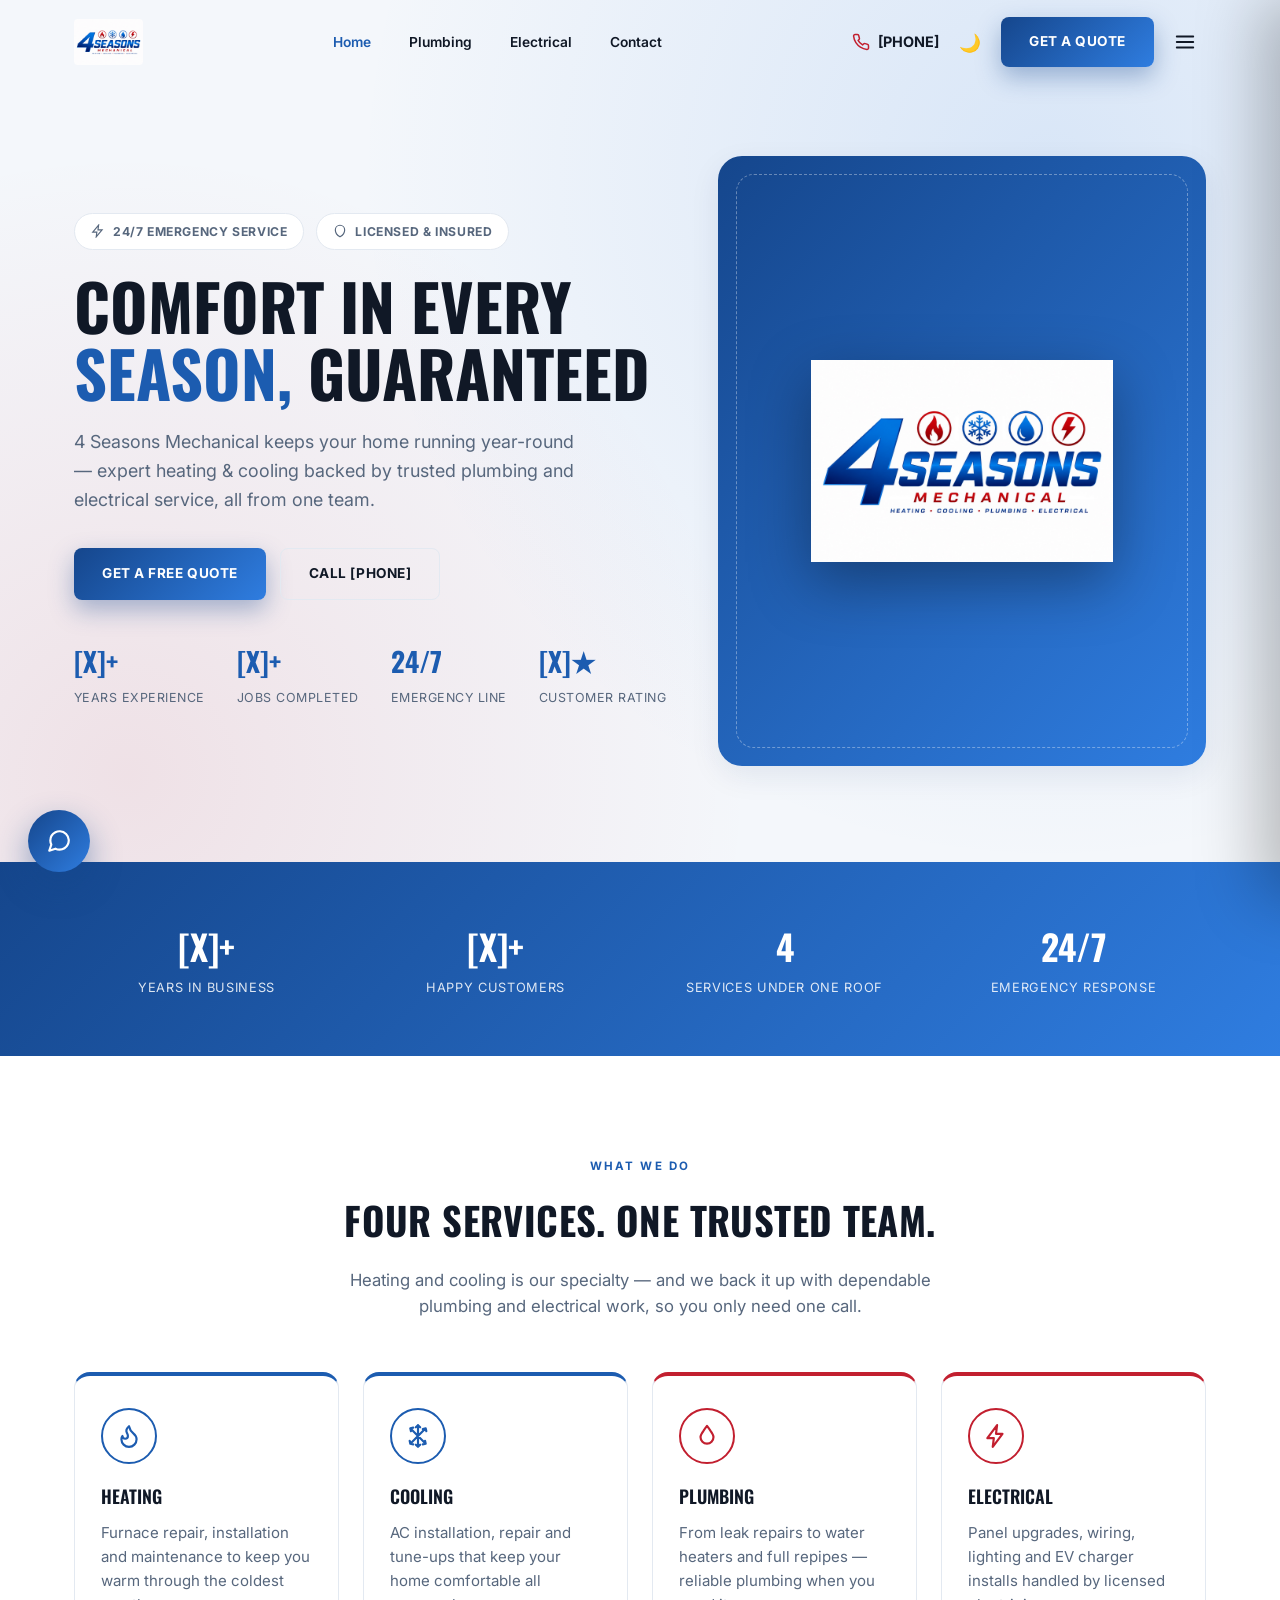
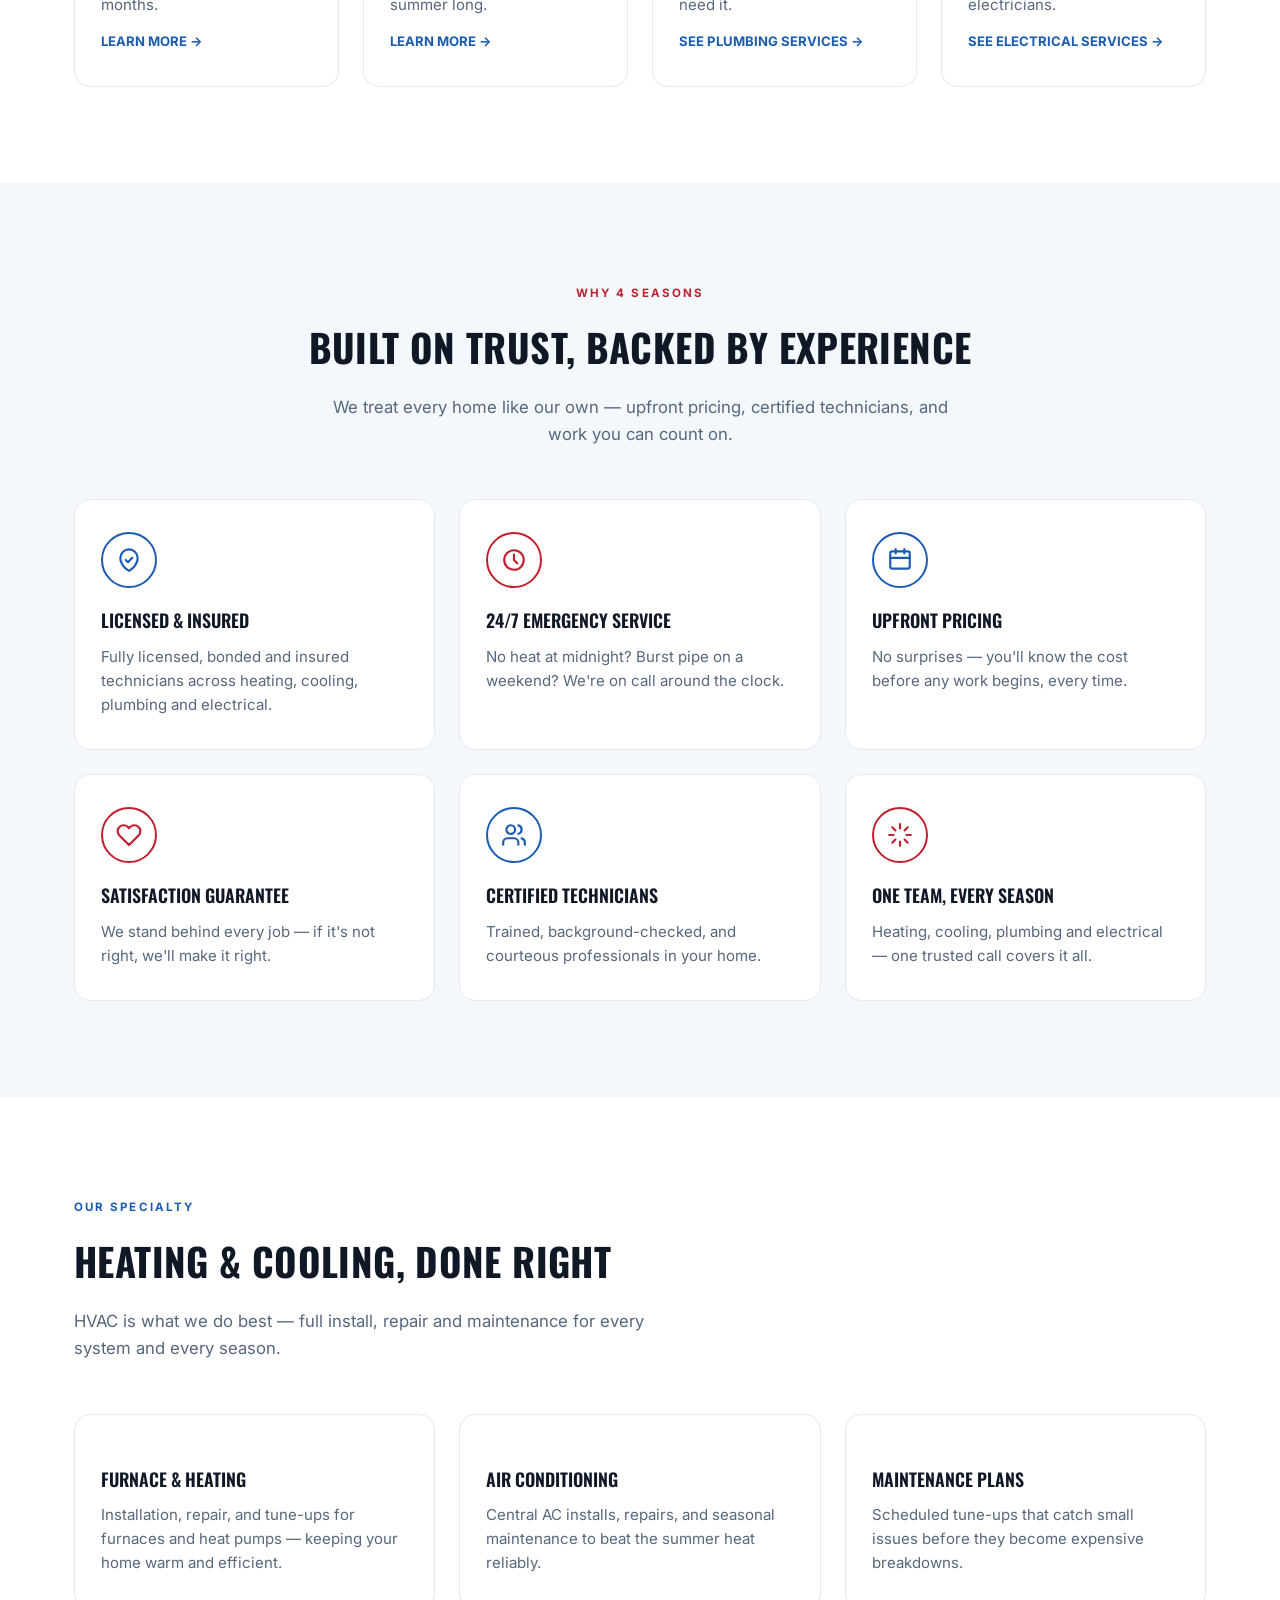
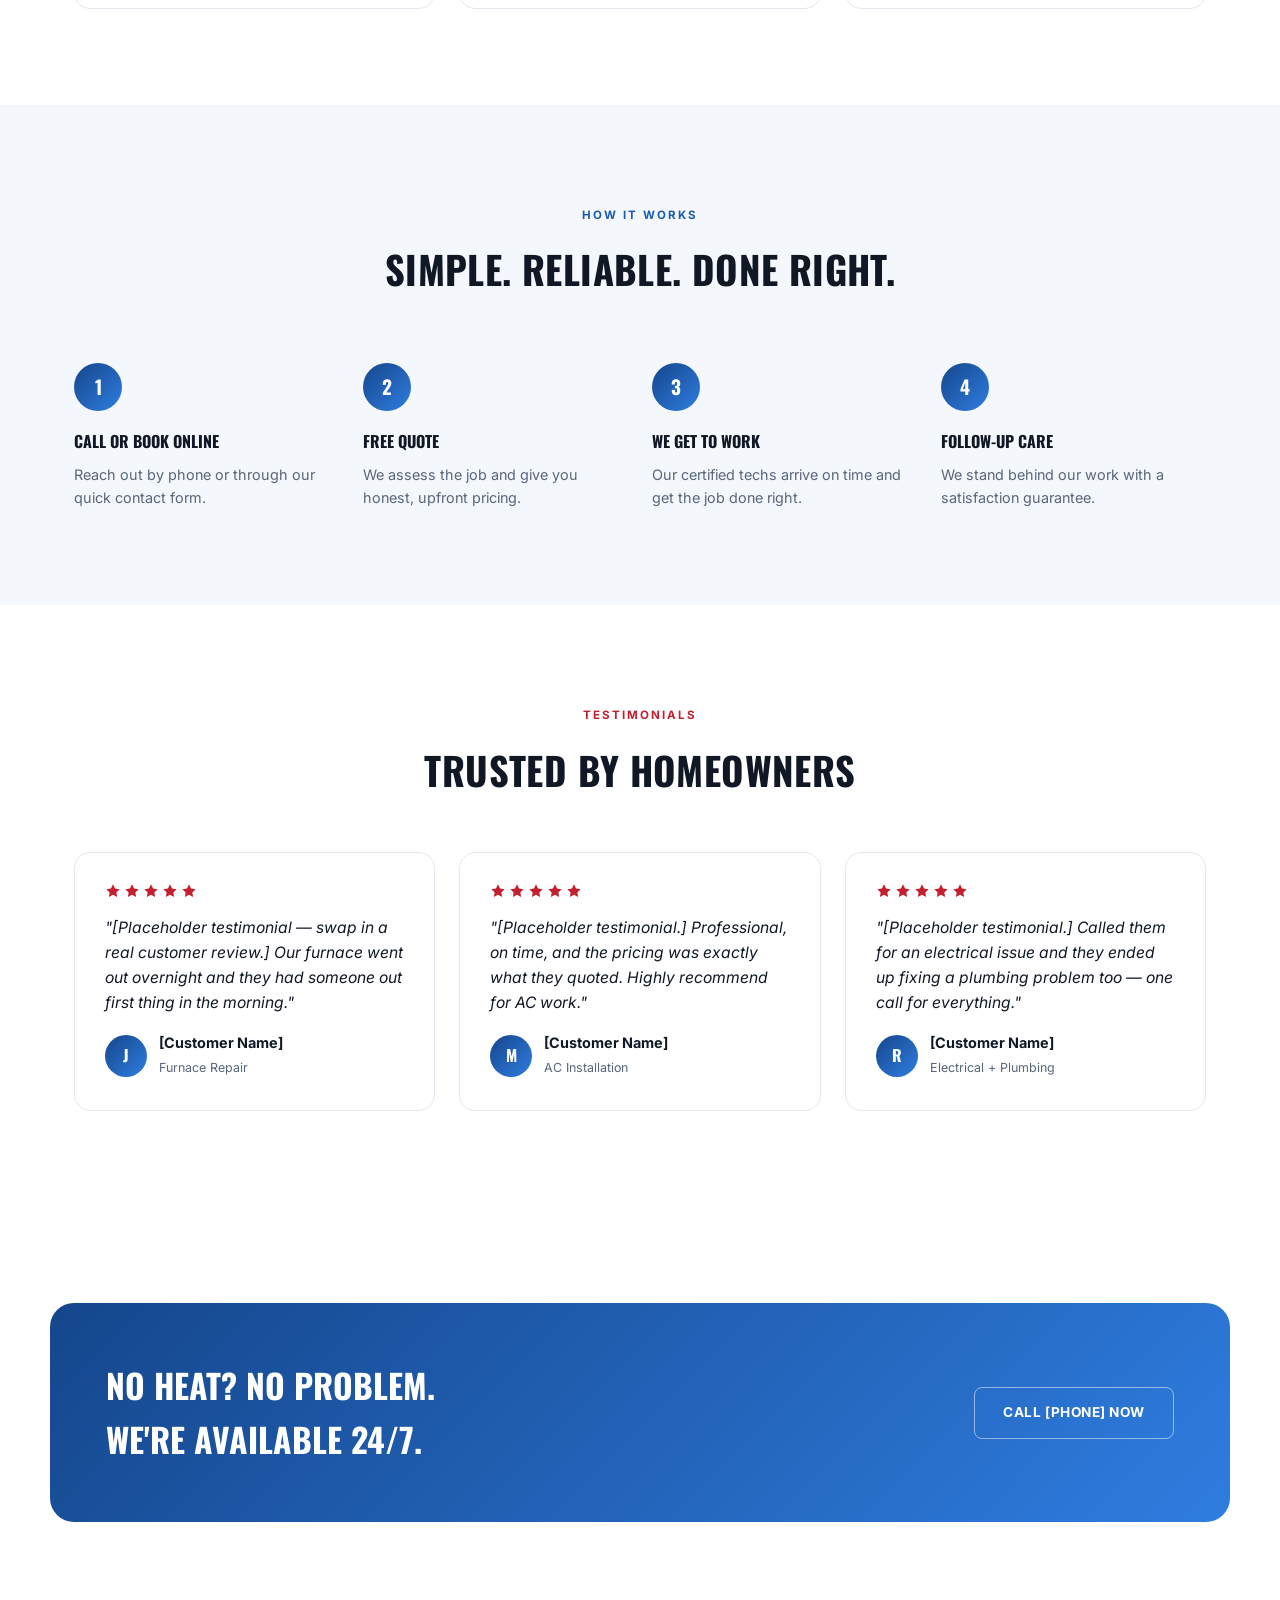
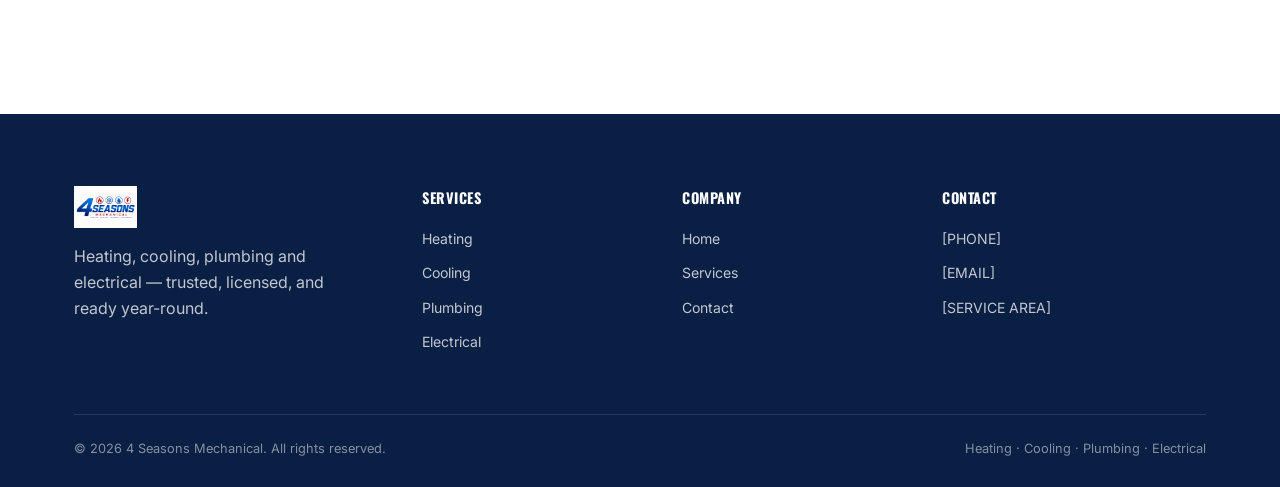
==== index.html @ 19350add "Initial build: 4 Seasons Mechanical site (Home, Plumbing, Electrical, Contact) Shared header/drawer " ====
<!DOCTYPE html>
<html lang="en" data-theme="light">
<head>
<meta charset="UTF-8">
<meta name="viewport" content="width=device-width, initial-scale=1.0">
<title>4 Seasons Mechanical | Heating, Cooling, Plumbing &amp; Electrical</title>
<meta name="description" content="4 Seasons Mechanical — trusted heating, cooling, plumbing and electrical experts. Licensed, insured, and available for emergency service. Call [PHONE] for a free quote.">
<link rel="icon" href="assets/4-seasons-logo.jpg">
<link rel="stylesheet" href="css/style.css">
</head>
<body>

<!-- ── Header ─────────────────────────────── -->
<header id="header">
  <div class="container header-inner">
    <a href="index.html" class="logo">
      <img src="assets/4-seasons-logo.jpg" alt="4 Seasons Mechanical">
    </a>
    <nav class="main-nav">
      <a href="index.html">Home</a>
      <a href="plumbing.html">Plumbing</a>
      <a href="electrical.html">Electrical</a>
      <a href="contact.html">Contact</a>
    </nav>
    <div class="header-actions">
      <a href="tel:+10000000000" class="header-phone">
        <svg viewBox="0 0 24 24" fill="none" stroke="currentColor" stroke-width="2" stroke-linecap="round" stroke-linejoin="round"><path d="M22 16.92v3a2 2 0 0 1-2.18 2 19.79 19.79 0 0 1-8.63-3.07 19.5 19.5 0 0 1-6-6 19.79 19.79 0 0 1-3.07-8.67A2 2 0 0 1 4.11 2h3a2 2 0 0 1 2 1.72c.127.96.361 1.903.7 2.81a2 2 0 0 1-.45 2.11L8.09 9.91a16 16 0 0 0 6 6l1.27-1.27a2 2 0 0 1 2.11-.45c.907.339 1.85.573 2.81.7A2 2 0 0 1 22 16.92z"/></svg>
        <span>[PHONE]</span>
      </a>
      <button class="theme-toggle" id="themeToggle" title="Toggle theme">🌙</button>
      <a href="contact.html" class="btn-primary">Get a Quote</a>
      <button class="drawer-btn" id="drawerBtn" aria-label="Open menu">
        <svg viewBox="0 0 24 24" fill="none" stroke="currentColor" stroke-width="2" stroke-linecap="round"><line x1="3" y1="6" x2="21" y2="6"/><line x1="3" y1="12" x2="21" y2="12"/><line x1="3" y1="18" x2="21" y2="18"/></svg>
      </button>
    </div>
  </div>
</header>

<!-- ── Drawer ─────────────────────────────── -->
<div class="drawer-overlay" id="drawerOverlay"></div>
<nav class="drawer" id="drawer">
  <div class="drawer-head">
    <img src="assets/4-seasons-logo.jpg" alt="4 Seasons Mechanical" class="drawer-logo">
    <button class="drawer-close" id="drawerClose">✕</button>
  </div>
  <div class="drawer-body">
    <div class="drawer-section">
      <span class="drawer-sec-label">Navigation</span>
      <div class="drawer-nav">
        <a href="index.html">Home</a>
        <a href="plumbing.html">Plumbing</a>
        <a href="electrical.html">Electrical</a>
        <a href="contact.html">Contact</a>
      </div>
    </div>
    <div class="drawer-section">
      <span class="drawer-sec-label">Contact Us</span>
      <div class="drawer-contact">
        <a href="tel:+10000000000">[PHONE]</a>
        <a href="mailto:info@4seasonsmechanical.com">[EMAIL]</a>
        <span>Mon–Fri [HOURS] &nbsp;|&nbsp; 24/7 Emergency</span>
      </div>
    </div>
  </div>
  <div class="drawer-foot">
    <button class="drawer-theme-btn" id="drawerThemeBtn">
      <span id="drawerThemeIcon">🌙</span>
      <span id="drawerThemeLabel">Dark Mode</span>
    </button>
  </div>
</nav>

<!-- ── Hero ───────────────────────────────── -->
<section class="hero">
  <div class="container hero-grid">
    <div>
      <div class="hero-badges">
        <span class="hero-badge-pill">
          <svg viewBox="0 0 24 24" fill="none" stroke="currentColor" stroke-width="2"><path d="M13 2 3 14h7l-1 8 10-12h-7l1-8z"/></svg>
          24/7 Emergency Service
        </span>
        <span class="hero-badge-pill">
          <svg viewBox="0 0 24 24" fill="none" stroke="currentColor" stroke-width="2"><path d="M12 22s8-4.5 8-11.8A8 8 0 0 0 4 10.2C4 17.5 12 22 12 22z"/></svg>
          Licensed &amp; Insured
        </span>
      </div>
      <h1 class="hero-title">Comfort in Every<br><span class="accent">Season,</span> Guaranteed</h1>
      <p class="hero-lede">4 Seasons Mechanical keeps your home running year-round — expert heating &amp; cooling backed by trusted plumbing and electrical service, all from one team.</p>
      <div class="hero-actions">
        <a href="contact.html" class="btn-primary">Get a Free Quote</a>
        <a href="tel:+10000000000" class="btn-ghost">Call [PHONE]</a>
      </div>
      <div class="hero-stats">
        <div class="hero-stat"><b>[X]+</b><span>Years Experience</span></div>
        <div class="hero-stat"><b>[X]+</b><span>Jobs Completed</span></div>
        <div class="hero-stat"><b>24/7</b><span>Emergency Line</span></div>
        <div class="hero-stat"><b>[X]★</b><span>Customer Rating</span></div>
      </div>
    </div>
    <div class="hero-visual">
      <div class="hero-visual-card">
        <div class="hero-visual-ring"></div>
        <img src="assets/4-seasons-logo.jpg" alt="4 Seasons Mechanical logo">
      </div>
    </div>
  </div>
</section>

<!-- ── Stats Strip ────────────────────────── -->
<div class="stats-strip">
  <div class="container stats-grid">
    <div><b>[X]+</b><span>Years in Business</span></div>
    <div><b>[X]+</b><span>Happy Customers</span></div>
    <div><b>4</b><span>Services Under One Roof</span></div>
    <div><b>24/7</b><span>Emergency Response</span></div>
  </div>
</div>

<!-- ── Services Overview ──────────────────── -->
<section class="section" id="services">
  <div class="container">
    <div class="section-head center">
      <span class="eyebrow">What We Do</span>
      <h2 class="section-title">Four Services. One Trusted Team.</h2>
      <p class="section-sub">Heating and cooling is our specialty — and we back it up with dependable plumbing and electrical work, so you only need one call.</p>
    </div>
    <div class="grid-4">
      <div class="card service-card-hub">
        <div class="badge-icon blue">
          <svg viewBox="0 0 24 24" fill="none" stroke="currentColor" stroke-width="2" stroke-linecap="round" stroke-linejoin="round"><path d="M8.5 14.5A2.5 2.5 0 0 0 11 12c0-1.38-.5-2-1-3-1.072-2.143-.224-4.054 2-6 .5 2.5 2 4.9 4 6.5 2 1.6 3 3.5 3 5.5a7 7 0 1 1-14 0c0-1.153.433-2.294 1-3a2.5 2.5 0 0 0 2.5 2.5z"/></svg>
        </div>
        <h3>Heating</h3>
        <p>Furnace repair, installation and maintenance to keep you warm through the coldest months.</p>
        <a href="#hvac-details" class="card-link">Learn More →</a>
      </div>
      <div class="card service-card-hub">
        <div class="badge-icon blue">
          <svg viewBox="0 0 24 24" fill="none" stroke="currentColor" stroke-width="2" stroke-linecap="round" stroke-linejoin="round"><path d="M12 2v20M12 2l-2 2M12 2l2 2M12 22l-2-2M12 22l2-2M4.9 4.9l14.2 14.2M4.9 4.9l.6 2.7M4.9 4.9l2.7-.6M19.1 19.1l-.6-2.7M19.1 19.1l-2.7.6M19.1 4.9L4.9 19.1M19.1 4.9l-2.7.6M19.1 4.9l.6 2.7M4.9 19.1l2.7.6M4.9 19.1l-.6-2.7"/></svg>
        </div>
        <h3>Cooling</h3>
        <p>AC installation, repair and tune-ups that keep your home comfortable all summer long.</p>
        <a href="#hvac-details" class="card-link">Learn More →</a>
      </div>
      <div class="card service-card-hub red">
        <div class="badge-icon red">
          <svg viewBox="0 0 24 24" fill="none" stroke="currentColor" stroke-width="2" stroke-linecap="round" stroke-linejoin="round"><path d="M12 2.69s-1.6 2.05-3.28 4.53C7.14 9.4 6 11.3 6 13a6 6 0 0 0 12 0c0-1.7-1.14-3.6-2.72-5.78C13.6 4.74 12 2.69 12 2.69z"/></svg>
        </div>
        <h3>Plumbing</h3>
        <p>From leak repairs to water heaters and full repipes — reliable plumbing when you need it.</p>
        <a href="plumbing.html" class="card-link">See Plumbing Services →</a>
      </div>
      <div class="card service-card-hub red">
        <div class="badge-icon red">
          <svg viewBox="0 0 24 24" fill="none" stroke="currentColor" stroke-width="2" stroke-linecap="round" stroke-linejoin="round"><path d="m13 2-9 12h6l-1 8 9-12h-6l1-8z"/></svg>
        </div>
        <h3>Electrical</h3>
        <p>Panel upgrades, wiring, lighting and EV charger installs handled by licensed electricians.</p>
        <a href="electrical.html" class="card-link">See Electrical Services →</a>
      </div>
    </div>
  </div>
</section>

<!-- ── Why Choose Us ──────────────────────── -->
<section class="section section-alt">
  <div class="container">
    <div class="section-head center">
      <span class="eyebrow red">Why 4 Seasons</span>
      <h2 class="section-title">Built On Trust, Backed By Experience</h2>
      <p class="section-sub">We treat every home like our own — upfront pricing, certified technicians, and work you can count on.</p>
    </div>
    <div class="grid-3">
      <div class="card">
        <div class="badge-icon blue"><svg viewBox="0 0 24 24" fill="none" stroke="currentColor" stroke-width="2" stroke-linecap="round" stroke-linejoin="round"><path d="M12 22s8-4.5 8-11.8A8 8 0 0 0 4 10.2C4 17.5 12 22 12 22z"/><path d="m9 12 2 2 4-4"/></svg></div>
        <h3>Licensed &amp; Insured</h3>
        <p>Fully licensed, bonded and insured technicians across heating, cooling, plumbing and electrical.</p>
      </div>
      <div class="card">
        <div class="badge-icon red"><svg viewBox="0 0 24 24" fill="none" stroke="currentColor" stroke-width="2" stroke-linecap="round" stroke-linejoin="round"><circle cx="12" cy="12" r="9"/><path d="M12 7v5l3 3"/></svg></div>
        <h3>24/7 Emergency Service</h3>
        <p>No heat at midnight? Burst pipe on a weekend? We're on call around the clock.</p>
      </div>
      <div class="card">
        <div class="badge-icon blue"><svg viewBox="0 0 24 24" fill="none" stroke="currentColor" stroke-width="2" stroke-linecap="round" stroke-linejoin="round"><rect x="3" y="4" width="18" height="16" rx="2"/><path d="M3 10h18M8 2v4M16 2v4"/></svg></div>
        <h3>Upfront Pricing</h3>
        <p>No surprises — you'll know the cost before any work begins, every time.</p>
      </div>
      <div class="card">
        <div class="badge-icon red"><svg viewBox="0 0 24 24" fill="none" stroke="currentColor" stroke-width="2" stroke-linecap="round" stroke-linejoin="round"><path d="M20.84 4.61a5.5 5.5 0 0 0-7.78 0L12 5.67l-1.06-1.06a5.5 5.5 0 1 0-7.78 7.78L12 21.23l8.84-8.84a5.5 5.5 0 0 0 0-7.78z"/></svg></div>
        <h3>Satisfaction Guarantee</h3>
        <p>We stand behind every job — if it's not right, we'll make it right.</p>
      </div>
      <div class="card">
        <div class="badge-icon blue"><svg viewBox="0 0 24 24" fill="none" stroke="currentColor" stroke-width="2" stroke-linecap="round" stroke-linejoin="round"><path d="M16 21v-2a4 4 0 0 0-4-4H6a4 4 0 0 0-4 4v2"/><circle cx="9" cy="7" r="4"/><path d="M22 21v-2a4 4 0 0 0-3-3.87M16 3.13a4 4 0 0 1 0 7.75"/></svg></div>
        <h3>Certified Technicians</h3>
        <p>Trained, background-checked, and courteous professionals in your home.</p>
      </div>
      <div class="card">
        <div class="badge-icon red"><svg viewBox="0 0 24 24" fill="none" stroke="currentColor" stroke-width="2" stroke-linecap="round" stroke-linejoin="round"><path d="M12 2v4M12 18v4M4.93 4.93l2.83 2.83M16.24 16.24l2.83 2.83M2 12h4M18 12h4M4.93 19.07l2.83-2.83M16.24 7.76l2.83-2.83"/></svg></div>
        <h3>One Team, Every Season</h3>
        <p>Heating, cooling, plumbing and electrical — one trusted call covers it all.</p>
      </div>
    </div>
  </div>
</section>

<!-- ── HVAC Detail ────────────────────────── -->
<section class="section" id="hvac-details">
  <div class="container">
    <div class="section-head">
      <span class="eyebrow">Our Specialty</span>
      <h2 class="section-title">Heating &amp; Cooling, Done Right</h2>
      <p class="section-sub">HVAC is what we do best — full install, repair and maintenance for every system and every season.</p>
    </div>
    <div class="grid-3">
      <div class="card">
        <h3>Furnace &amp; Heating</h3>
        <p>Installation, repair, and tune-ups for furnaces and heat pumps — keeping your home warm and efficient.</p>
      </div>
      <div class="card">
        <h3>Air Conditioning</h3>
        <p>Central AC installs, repairs, and seasonal maintenance to beat the summer heat reliably.</p>
      </div>
      <div class="card">
        <h3>Maintenance Plans</h3>
        <p>Scheduled tune-ups that catch small issues before they become expensive breakdowns.</p>
      </div>
    </div>
  </div>
</section>

<!-- ── Process ────────────────────────────── -->
<section class="section section-alt">
  <div class="container">
    <div class="section-head center">
      <span class="eyebrow">How It Works</span>
      <h2 class="section-title">Simple. Reliable. Done Right.</h2>
    </div>
    <div class="steps">
      <div class="step"><h4>Call or Book Online</h4><p>Reach out by phone or through our quick contact form.</p></div>
      <div class="step"><h4>Free Quote</h4><p>We assess the job and give you honest, upfront pricing.</p></div>
      <div class="step"><h4>We Get to Work</h4><p>Our certified techs arrive on time and get the job done right.</p></div>
      <div class="step"><h4>Follow-Up Care</h4><p>We stand behind our work with a satisfaction guarantee.</p></div>
    </div>
  </div>
</section>

<!-- ── Testimonials ───────────────────────── -->
<section class="section">
  <div class="container">
    <div class="section-head center">
      <span class="eyebrow red">Testimonials</span>
      <h2 class="section-title">Trusted By Homeowners</h2>
    </div>
    <div class="grid-3">
      <div class="testimonial-card">
        <div class="stars">
          <svg viewBox="0 0 24 24" fill="currentColor"><path d="M12 2l3.09 6.26L22 9.27l-5 4.87 1.18 6.88L12 17.77l-6.18 3.25L7 14.14 2 9.27l6.91-1.01z"/></svg>
          <svg viewBox="0 0 24 24" fill="currentColor"><path d="M12 2l3.09 6.26L22 9.27l-5 4.87 1.18 6.88L12 17.77l-6.18 3.25L7 14.14 2 9.27l6.91-1.01z"/></svg>
          <svg viewBox="0 0 24 24" fill="currentColor"><path d="M12 2l3.09 6.26L22 9.27l-5 4.87 1.18 6.88L12 17.77l-6.18 3.25L7 14.14 2 9.27l6.91-1.01z"/></svg>
          <svg viewBox="0 0 24 24" fill="currentColor"><path d="M12 2l3.09 6.26L22 9.27l-5 4.87 1.18 6.88L12 17.77l-6.18 3.25L7 14.14 2 9.27l6.91-1.01z"/></svg>
          <svg viewBox="0 0 24 24" fill="currentColor"><path d="M12 2l3.09 6.26L22 9.27l-5 4.87 1.18 6.88L12 17.77l-6.18 3.25L7 14.14 2 9.27l6.91-1.01z"/></svg>
        </div>
        <p class="quote">"[Placeholder testimonial — swap in a real customer review.] Our furnace went out overnight and they had someone out first thing in the morning."</p>
        <div class="testimonial-who">
          <div class="testimonial-avatar">J</div>
          <div><b>[Customer Name]</b><span>Furnace Repair</span></div>
        </div>
      </div>
      <div class="testimonial-card">
        <div class="stars">
          <svg viewBox="0 0 24 24" fill="currentColor"><path d="M12 2l3.09 6.26L22 9.27l-5 4.87 1.18 6.88L12 17.77l-6.18 3.25L7 14.14 2 9.27l6.91-1.01z"/></svg>
          <svg viewBox="0 0 24 24" fill="currentColor"><path d="M12 2l3.09 6.26L22 9.27l-5 4.87 1.18 6.88L12 17.77l-6.18 3.25L7 14.14 2 9.27l6.91-1.01z"/></svg>
          <svg viewBox="0 0 24 24" fill="currentColor"><path d="M12 2l3.09 6.26L22 9.27l-5 4.87 1.18 6.88L12 17.77l-6.18 3.25L7 14.14 2 9.27l6.91-1.01z"/></svg>
          <svg viewBox="0 0 24 24" fill="currentColor"><path d="M12 2l3.09 6.26L22 9.27l-5 4.87 1.18 6.88L12 17.77l-6.18 3.25L7 14.14 2 9.27l6.91-1.01z"/></svg>
          <svg viewBox="0 0 24 24" fill="currentColor"><path d="M12 2l3.09 6.26L22 9.27l-5 4.87 1.18 6.88L12 17.77l-6.18 3.25L7 14.14 2 9.27l6.91-1.01z"/></svg>
        </div>
        <p class="quote">"[Placeholder testimonial.] Professional, on time, and the pricing was exactly what they quoted. Highly recommend for AC work."</p>
        <div class="testimonial-who">
          <div class="testimonial-avatar">M</div>
          <div><b>[Customer Name]</b><span>AC Installation</span></div>
        </div>
      </div>
      <div class="testimonial-card">
        <div class="stars">
          <svg viewBox="0 0 24 24" fill="currentColor"><path d="M12 2l3.09 6.26L22 9.27l-5 4.87 1.18 6.88L12 17.77l-6.18 3.25L7 14.14 2 9.27l6.91-1.01z"/></svg>
          <svg viewBox="0 0 24 24" fill="currentColor"><path d="M12 2l3.09 6.26L22 9.27l-5 4.87 1.18 6.88L12 17.77l-6.18 3.25L7 14.14 2 9.27l6.91-1.01z"/></svg>
          <svg viewBox="0 0 24 24" fill="currentColor"><path d="M12 2l3.09 6.26L22 9.27l-5 4.87 1.18 6.88L12 17.77l-6.18 3.25L7 14.14 2 9.27l6.91-1.01z"/></svg>
          <svg viewBox="0 0 24 24" fill="currentColor"><path d="M12 2l3.09 6.26L22 9.27l-5 4.87 1.18 6.88L12 17.77l-6.18 3.25L7 14.14 2 9.27l6.91-1.01z"/></svg>
          <svg viewBox="0 0 24 24" fill="currentColor"><path d="M12 2l3.09 6.26L22 9.27l-5 4.87 1.18 6.88L12 17.77l-6.18 3.25L7 14.14 2 9.27l6.91-1.01z"/></svg>
        </div>
        <p class="quote">"[Placeholder testimonial.] Called them for an electrical issue and they ended up fixing a plumbing problem too — one call for everything."</p>
        <div class="testimonial-who">
          <div class="testimonial-avatar">R</div>
          <div><b>[Customer Name]</b><span>Electrical + Plumbing</span></div>
        </div>
      </div>
    </div>
  </div>
</section>

<!-- ── CTA Banner ─────────────────────────── -->
<div class="section">
  <div class="cta-banner">
    <h2>No Heat? No Problem.<br>We're Available 24/7.</h2>
    <a href="tel:+10000000000" class="btn-ghost">Call [PHONE] Now</a>
  </div>
</div>

<!-- ── Footer ─────────────────────────────── -->
<footer>
  <div class="container">
    <div class="footer-grid">
      <div>
        <div class="footer-logo">
          <img src="assets/4-seasons-logo.jpg" alt="4 Seasons Mechanical">
        </div>
        <p style="max-width:280px;">Heating, cooling, plumbing and electrical — trusted, licensed, and ready year-round.</p>
      </div>
      <div class="footer-col">
        <h4>Services</h4>
        <a href="index.html#hvac-details">Heating</a>
        <a href="index.html#hvac-details">Cooling</a>
        <a href="plumbing.html">Plumbing</a>
        <a href="electrical.html">Electrical</a>
      </div>
      <div class="footer-col">
        <h4>Company</h4>
        <a href="index.html">Home</a>
        <a href="index.html#services">Services</a>
        <a href="contact.html">Contact</a>
      </div>
      <div class="footer-col">
        <h4>Contact</h4>
        <span>[PHONE]</span>
        <span>[EMAIL]</span>
        <span>[SERVICE AREA]</span>
      </div>
    </div>
    <div class="footer-bottom">
      <span>© 2026 4 Seasons Mechanical. All rights reserved.</span>
      <span>Heating · Cooling · Plumbing · Electrical</span>
    </div>
  </div>
</footer>

<!-- ── Quote Popup ────────────────────────── -->
<div class="quote-popup" id="quotePopup">
  <button class="qp-dismiss" id="qpDismiss">✕</button>
  <span class="qp-eyebrow">Limited Time</span>
  <h3 class="qp-headline">Get Your Free<br>Quote Today</h3>
  <p class="qp-sub">Heating, cooling, plumbing or electrical — tell us what you need and we'll take it from there.</p>
  <div class="qp-actions">
    <a href="contact.html" class="qp-btn">Get Quote</a>
    <a href="tel:+10000000000" class="qp-call">or Call Now</a>
  </div>
</div>
<button class="quote-pill" id="quotePill">Get a Free Quote</button>

<!-- ── Chat Widget ────────────────────────── -->
<div class="chat-wrap" id="chatWrap">
  <div class="cb-bubble" id="chatBubble">
    Questions? Chat with us! <button class="cb-bubble-x" id="chatBubbleClose">✕</button>
  </div>
  <div class="chat-panel" id="chatPanel">
    <div class="chat-head">
      <div class="chat-head-title"><span class="chat-head-dot"></span> 4 Seasons Assistant</div>
      <button class="chat-head-close" id="chatClose">✕</button>
    </div>
    <div class="chat-msgs" id="chatMsgs"></div>
    <div class="chat-input-row">
      <input type="text" class="chat-input" id="chatInput" placeholder="Ask me anything…" autocomplete="off">
      <button class="chat-send" id="chatSend" aria-label="Send">
        <svg viewBox="0 0 24 24" fill="none" stroke="currentColor" stroke-width="2" stroke-linecap="round" stroke-linejoin="round"><line x1="22" y1="2" x2="11" y2="13"/><polygon points="22 2 15 22 11 13 2 9 22 2"/></svg>
      </button>
    </div>
  </div>
  <button class="chat-btn" id="chatBtn" aria-label="Chat with us">
    <svg viewBox="0 0 24 24" fill="none" stroke="currentColor" stroke-width="2" stroke-linecap="round" stroke-linejoin="round"><path d="M21 11.5a8.38 8.38 0 0 1-.9 3.8 8.5 8.5 0 0 1-7.6 4.7 8.38 8.38 0 0 1-3.8-.9L3 21l1.9-5.7a8.38 8.38 0 0 1-.9-3.8 8.5 8.5 0 0 1 4.7-7.6 8.38 8.38 0 0 1 3.8-.9h.5a8.48 8.48 0 0 1 8 8v.5z"/></svg>
  </button>
</div>

<script src="js/main.js"></script>
</body>
</html>
---- css/style.css ----
/* ============================================================
   4 Seasons Mechanical — Shared Stylesheet
   Heating · Cooling · Plumbing · Electrical
   ============================================================ */

@import url('https://fonts.googleapis.com/css2?family=Oswald:wght@500;600;700&family=Inter:wght@400;500;600;700;800&display=swap');

:root {
  --blue-900: #0a1f44;
  --blue-800: #0f2c5c;
  --blue-700: #15468c;
  --blue-600: #1c5cb0;
  --blue-500: #2f7de0;
  --blue-400: #5b9bec;
  --blue-100: #eaf2fc;

  --red-800: #6e0f1c;
  --red-700: #931a26;
  --red-600: #c21f2f;
  --red-500: #e0293b;
  --red-100: #fdeaec;

  --bg: #ffffff;
  --bg-alt: #f4f7fb;
  --surface: #ffffff;
  --text: #101826;
  --text-muted: #57677d;
  --border: #e3e9f1;
  --shadow: 0 10px 30px rgba(15, 44, 92, 0.08);

  --accent-gradient: linear-gradient(135deg, var(--blue-700) 0%, var(--blue-500) 100%);
  --accent-gradient-red: linear-gradient(135deg, var(--red-700) 0%, var(--red-500) 100%);

  --font-display: 'Oswald', 'Arial Narrow', sans-serif;
  --font-body: 'Inter', -apple-system, BlinkMacSystemFont, sans-serif;

  --header-h: 84px;
}

[data-theme="dark"] {
  --bg: #070d18;
  --bg-alt: #0c1524;
  --surface: #0e1a2c;
  --text: #eef2f8;
  --text-muted: #9fb0c7;
  --border: #1c2c42;
  --blue-100: #122845;
  --red-100: #2b141a;
  --shadow: 0 10px 30px rgba(0, 0, 0, 0.45);
}

* { margin: 0; padding: 0; box-sizing: border-box; }

html { scroll-behavior: smooth; }

body {
  font-family: var(--font-body);
  background: var(--bg);
  color: var(--text);
  line-height: 1.6;
  -webkit-font-smoothing: antialiased;
  transition: background 0.3s ease, color 0.3s ease;
  overflow-x: hidden;
}

img { max-width: 100%; display: block; }
a { text-decoration: none; color: inherit; }
ul { list-style: none; }
button { font-family: inherit; cursor: pointer; border: none; background: none; color: inherit; }
input, textarea, select { font-family: inherit; }

.container {
  width: 100%;
  max-width: 1180px;
  margin: 0 auto;
  padding: 0 24px;
}

.section { padding: 96px 0; }
.section-alt { background: var(--bg-alt); }

.eyebrow {
  display: inline-flex;
  align-items: center;
  gap: 8px;
  font-family: var(--font-body);
  font-size: 0.72rem;
  font-weight: 700;
  letter-spacing: 0.18em;
  text-transform: uppercase;
  color: var(--blue-600);
  margin-bottom: 14px;
}
[data-theme="dark"] .eyebrow { color: var(--blue-400); }
.eyebrow.red { color: var(--red-600); }
[data-theme="dark"] .eyebrow.red { color: var(--red-500); }

.section-title {
  font-family: var(--font-display);
  font-weight: 700;
  text-transform: uppercase;
  font-size: clamp(1.8rem, 3vw, 2.6rem);
  letter-spacing: 0.01em;
  margin-bottom: 16px;
}

.section-sub {
  color: var(--text-muted);
  max-width: 620px;
  font-size: 1.05rem;
}

.section-head { margin-bottom: 52px; }
.section-head.center { text-align: center; margin-left: auto; margin-right: auto; }
.section-head.center .section-sub { margin-left: auto; margin-right: auto; }

/* ── Buttons ─────────────────────────────────────────────── */
.btn-primary, .btn-secondary, .btn-ghost {
  display: inline-flex;
  align-items: center;
  justify-content: center;
  gap: 8px;
  font-weight: 700;
  font-size: 0.85rem;
  letter-spacing: 0.04em;
  text-transform: uppercase;
  padding: 14px 28px;
  border-radius: 8px;
  transition: transform 0.2s ease, box-shadow 0.2s ease, background 0.2s ease;
  white-space: nowrap;
}
.btn-primary {
  background: var(--accent-gradient);
  color: #fff;
  box-shadow: 0 10px 24px rgba(21, 70, 140, 0.35);
}
.btn-primary:hover { transform: translateY(-2px); box-shadow: 0 14px 30px rgba(21, 70, 140, 0.45); }
.btn-secondary {
  background: var(--accent-gradient-red);
  color: #fff;
  box-shadow: 0 10px 24px rgba(194, 31, 47, 0.35);
}
.btn-secondary:hover { transform: translateY(-2px); box-shadow: 0 14px 30px rgba(194, 31, 47, 0.45); }
.btn-ghost {
  background: transparent;
  color: var(--text);
  border: 1.5px solid var(--border);
}
.btn-ghost:hover { border-color: var(--blue-500); color: var(--blue-600); }
[data-theme="dark"] .btn-ghost:hover { color: var(--blue-400); }

/* ── Header ──────────────────────────────────────────────── */
#header {
  position: fixed;
  top: 0; left: 0; right: 0;
  z-index: 900;
  height: var(--header-h);
  display: flex;
  align-items: center;
  background: transparent;
  transition: background 0.3s ease, box-shadow 0.3s ease, height 0.3s ease;
}
#header.scrolled {
  background: var(--surface);
  box-shadow: 0 2px 20px rgba(10, 25, 55, 0.08);
  height: 72px;
}
[data-theme="dark"] #header.scrolled { box-shadow: 0 2px 20px rgba(0,0,0,0.5); }

.header-inner {
  display: flex;
  align-items: center;
  justify-content: space-between;
  gap: 24px;
}

.logo { display: flex; align-items: center; gap: 12px; }
.logo img { height: 46px; width: auto; border-radius: 4px; }
.logo-text {
  font-family: var(--font-display);
  font-weight: 700;
  text-transform: uppercase;
  font-size: 1.1rem;
  line-height: 1.1;
  color: var(--text);
}
.logo-text span { display: block; font-size: 0.62rem; letter-spacing: 0.2em; color: var(--red-600); font-family: var(--font-body); font-weight: 700; }

nav.main-nav { display: flex; align-items: center; gap: 6px; }
nav.main-nav a {
  position: relative;
  padding: 10px 16px;
  font-size: 0.86rem;
  font-weight: 600;
  color: var(--text);
  border-radius: 6px;
  transition: color 0.2s ease, background 0.2s ease;
}
nav.main-nav a:hover { color: var(--blue-600); background: var(--blue-100); }
[data-theme="dark"] nav.main-nav a:hover { color: var(--blue-400); }
nav.main-nav a.active { color: var(--blue-600); }
[data-theme="dark"] nav.main-nav a.active { color: var(--blue-400); }

.header-actions { display: flex; align-items: center; gap: 10px; }

.header-phone {
  display: flex; align-items: center; gap: 8px;
  font-weight: 700; font-size: 0.9rem;
  color: var(--text);
}
.header-phone svg { width: 18px; height: 18px; color: var(--red-600); }

.theme-toggle, .drawer-btn {
  width: 42px; height: 42px;
  display: flex; align-items: center; justify-content: center;
  border-radius: 50%;
  font-size: 1.1rem;
  color: var(--text);
  transition: background 0.2s ease;
}
.theme-toggle:hover, .drawer-btn:hover { background: var(--blue-100); }
[data-theme="dark"] .theme-toggle:hover, [data-theme="dark"] .drawer-btn:hover { background: var(--blue-100); }
.drawer-btn svg { width: 22px; height: 22px; }

/* ── Drawer / Hamburger Sidebar ─────────────────────────────── */
.drawer-overlay {
  position: fixed; inset: 0;
  background: rgba(6, 12, 22, 0.55);
  z-index: 950;
  opacity: 0; pointer-events: none;
  transition: opacity 0.35s ease;
}
.drawer-overlay.open { opacity: 1; pointer-events: all; }

.drawer {
  position: fixed;
  top: 0; right: 0; bottom: 0;
  width: min(360px, 86vw);
  background: var(--surface);
  z-index: 960;
  transform: translateX(100%);
  transition: transform 0.4s cubic-bezier(0.65, 0, 0.35, 1);
  display: flex;
  flex-direction: column;
  box-shadow: -20px 0 60px rgba(0,0,0,0.25);
}
.drawer.open { transform: translateX(0); }

.drawer-head {
  display: flex; align-items: center; justify-content: space-between;
  padding: 24px; border-bottom: 1px solid var(--border);
}
.drawer-logo { height: 40px; }
.drawer-close {
  width: 38px; height: 38px; border-radius: 50%;
  display: flex; align-items: center; justify-content: center;
  font-size: 1.1rem; color: var(--text);
  transition: background 0.2s ease;
}
.drawer-close:hover { background: var(--blue-100); }

.drawer-body { flex: 1; overflow-y: auto; padding: 24px; }
.drawer-section { margin-bottom: 32px; }
.drawer-sec-label {
  display: block; font-size: 0.7rem; font-weight: 700;
  letter-spacing: 0.18em; text-transform: uppercase;
  color: var(--text-muted); margin-bottom: 14px;
}
.drawer-nav { display: flex; flex-direction: column; }
.drawer-nav a {
  padding: 14px 4px; font-size: 1.05rem; font-weight: 600;
  font-family: var(--font-display); text-transform: uppercase;
  letter-spacing: 0.02em;
  border-top: 1px solid var(--border);
  color: var(--text);
  transition: color 0.2s ease, padding-left 0.2s ease;
}
.drawer-nav a:first-child { border-top: 1px solid var(--border); }
.drawer-nav a:hover { color: var(--blue-600); padding-left: 10px; }
[data-theme="dark"] .drawer-nav a:hover { color: var(--blue-400); }
.drawer-nav a.active { color: var(--red-600); }

.drawer-contact { display: flex; flex-direction: column; gap: 10px; }
.drawer-contact a, .drawer-contact span {
  font-size: 0.92rem; color: var(--text-muted); font-weight: 500;
}
.drawer-contact a:hover { color: var(--blue-600); }

.drawer-foot { padding: 20px 24px; border-top: 1px solid var(--border); }
.drawer-theme-btn {
  width: 100%; display: flex; align-items: center; justify-content: center; gap: 10px;
  padding: 14px; border-radius: 8px; border: 1.5px solid var(--border);
  font-weight: 700; font-size: 0.85rem; text-transform: uppercase; letter-spacing: 0.06em;
  transition: border-color 0.2s ease, color 0.2s ease;
}
.drawer-theme-btn:hover { border-color: var(--blue-500); color: var(--blue-600); }

/* ── Hero ────────────────────────────────────────────────── */
.hero {
  position: relative;
  padding: calc(var(--header-h) + 72px) 0 96px;
  background: var(--bg-alt);
  overflow: hidden;
}
.hero::before {
  content: '';
  position: absolute; inset: 0;
  background: radial-gradient(circle at 82% 20%, rgba(47,125,224,0.14), transparent 55%),
              radial-gradient(circle at 10% 90%, rgba(194,31,47,0.10), transparent 45%);
  pointer-events: none;
}
.hero-grid {
  position: relative;
  display: grid;
  grid-template-columns: 1.1fr 0.9fr;
  gap: 48px;
  align-items: center;
}
.hero-badges { display: flex; gap: 12px; margin-bottom: 22px; flex-wrap: wrap; }
.hero-badge-pill {
  display: inline-flex; align-items: center; gap: 8px;
  padding: 8px 16px; border-radius: 40px;
  background: var(--surface); border: 1px solid var(--border);
  font-size: 0.76rem; font-weight: 700; letter-spacing: 0.05em; text-transform: uppercase;
  color: var(--text-muted);
}
.hero-badge-pill svg { width: 14px; height: 14px; }
.hero-title {
  font-family: var(--font-display);
  font-weight: 700;
  text-transform: uppercase;
  font-size: clamp(2.4rem, 5vw, 4rem);
  line-height: 1.05;
  margin-bottom: 22px;
}
.hero-title .accent { color: var(--blue-600); }
[data-theme="dark"] .hero-title .accent { color: var(--blue-400); }
.hero-title .accent-red { color: var(--red-600); }
.hero-lede { font-size: 1.12rem; color: var(--text-muted); max-width: 520px; margin-bottom: 34px; }
.hero-actions { display: flex; gap: 14px; flex-wrap: wrap; margin-bottom: 40px; }
.hero-stats { display: flex; gap: 32px; flex-wrap: wrap; }
.hero-stat b { display: block; font-family: var(--font-display); font-size: 1.7rem; color: var(--blue-600); }
[data-theme="dark"] .hero-stat b { color: var(--blue-400); }
.hero-stat span { font-size: 0.78rem; color: var(--text-muted); text-transform: uppercase; letter-spacing: 0.04em; }

.hero-visual {
  position: relative;
  display: flex; align-items: center; justify-content: center;
}
.hero-visual-card {
  position: relative;
  width: 100%;
  aspect-ratio: 4/5;
  border-radius: 24px;
  background: var(--accent-gradient);
  display: flex; align-items: center; justify-content: center;
  box-shadow: var(--shadow);
  overflow: hidden;
}
.hero-visual-card img { width: 62%; filter: drop-shadow(0 20px 30px rgba(0,0,0,0.35)); }
.hero-visual-ring {
  position: absolute; inset: 18px;
  border: 1.5px dashed rgba(255,255,255,0.35);
  border-radius: 18px;
}

/* ── Service Icon Badges (mirrors logo badges) ───────────── */
.badge-icon {
  width: 56px; height: 56px;
  border-radius: 50%;
  display: flex; align-items: center; justify-content: center;
  border: 2px solid currentColor;
  flex-shrink: 0;
}
.badge-icon svg { width: 26px; height: 26px; }
.badge-icon.blue { color: var(--blue-600); }
[data-theme="dark"] .badge-icon.blue { color: var(--blue-400); }
.badge-icon.red { color: var(--red-600); }

/* ── Service / Feature Cards ────────────────────────────── */
.grid-4 { display: grid; grid-template-columns: repeat(4, 1fr); gap: 24px; }
.grid-3 { display: grid; grid-template-columns: repeat(3, 1fr); gap: 24px; }
.grid-2 { display: grid; grid-template-columns: repeat(2, 1fr); gap: 24px; }

.card {
  background: var(--surface);
  border: 1px solid var(--border);
  border-radius: 16px;
  padding: 32px 26px;
  transition: transform 0.25s ease, box-shadow 0.25s ease, border-color 0.25s ease;
}
.card:hover { transform: translateY(-6px); box-shadow: var(--shadow); border-color: transparent; }
.card h3 {
  font-family: var(--font-display); text-transform: uppercase; font-weight: 600;
  font-size: 1.12rem; margin: 18px 0 10px;
}
.card p { color: var(--text-muted); font-size: 0.94rem; }
.card a.card-link { display: inline-flex; align-items: center; gap: 6px; margin-top: 14px; font-weight: 700; font-size: 0.82rem; text-transform: uppercase; color: var(--blue-600); }
[data-theme="dark"] .card a.card-link { color: var(--blue-400); }
.card.service-card-hub { border-top: 4px solid var(--blue-600); }
.card.service-card-hub.red { border-top-color: var(--red-600); }

/* ── Stats Strip ────────────────────────────────────────── */
.stats-strip {
  background: var(--accent-gradient);
  padding: 56px 0;
}
.stats-grid { display: grid; grid-template-columns: repeat(4, 1fr); gap: 24px; text-align: center; }
.stats-grid b { display: block; font-family: var(--font-display); font-size: 2.2rem; color: #fff; }
.stats-grid span { color: rgba(255,255,255,0.85); font-size: 0.8rem; text-transform: uppercase; letter-spacing: 0.05em; }

/* ── Process Steps ─────────────────────────────────────── */
.steps { display: grid; grid-template-columns: repeat(4, 1fr); gap: 24px; counter-reset: step; }
.step { position: relative; padding-top: 12px; }
.step::before {
  counter-increment: step; content: counter(step);
  display: flex; align-items: center; justify-content: center;
  width: 48px; height: 48px; border-radius: 50%;
  background: var(--accent-gradient); color: #fff;
  font-family: var(--font-display); font-weight: 700; font-size: 1.2rem;
  margin-bottom: 18px;
}
.step h4 { font-family: var(--font-display); text-transform: uppercase; font-size: 1rem; margin-bottom: 8px; }
.step p { color: var(--text-muted); font-size: 0.9rem; }

/* ── Testimonials ───────────────────────────────────────── */
.testimonial-card {
  background: var(--surface); border: 1px solid var(--border); border-radius: 16px;
  padding: 30px; display: flex; flex-direction: column; gap: 16px;
}
.stars { display: flex; gap: 3px; color: var(--red-600); }
.stars svg { width: 16px; height: 16px; }
.testimonial-card p.quote { color: var(--text); font-size: 0.98rem; font-style: italic; }
.testimonial-who { display: flex; align-items: center; gap: 12px; margin-top: auto; }
.testimonial-avatar {
  width: 42px; height: 42px; border-radius: 50%;
  background: var(--accent-gradient); color: #fff;
  display: flex; align-items: center; justify-content: center;
  font-family: var(--font-display); font-weight: 700;
}
.testimonial-who b { display: block; font-size: 0.9rem; }
.testimonial-who span { font-size: 0.78rem; color: var(--text-muted); }

/* ── FAQ Accordion ──────────────────────────────────────── */
.faq-list { max-width: 780px; margin: 0 auto; }
.faq-item { border-bottom: 1px solid var(--border); }
.faq-q {
  width: 100%; display: flex; align-items: center; justify-content: space-between;
  padding: 22px 4px; text-align: left;
  font-family: var(--font-display); text-transform: uppercase; font-weight: 600; font-size: 1rem;
}
.faq-q svg { width: 18px; height: 18px; flex-shrink: 0; transition: transform 0.3s ease; color: var(--blue-600); }
[data-theme="dark"] .faq-q svg { color: var(--blue-400); }
.faq-item.open .faq-q svg { transform: rotate(45deg); }
.faq-a { max-height: 0; overflow: hidden; transition: max-height 0.35s ease; }
.faq-a p { padding: 0 4px 22px; color: var(--text-muted); max-width: 640px; }
.faq-item.open .faq-a { max-height: 240px; }

/* ── CTA Banner ─────────────────────────────────────────── */
.cta-banner {
  background: var(--accent-gradient);
  border-radius: 24px;
  padding: 56px;
  display: flex; align-items: center; justify-content: space-between; gap: 24px;
  flex-wrap: wrap;
  color: #fff;
  margin: 0 24px;
  max-width: 1180px;
  margin-inline: auto;
}
.cta-banner.red { background: var(--accent-gradient-red); }
.cta-banner h2 { font-family: var(--font-display); text-transform: uppercase; font-size: clamp(1.5rem, 3vw, 2.1rem); }
.cta-banner .btn-ghost { border-color: rgba(255,255,255,0.5); color: #fff; }
.cta-banner .btn-ghost:hover { border-color: #fff; background: rgba(255,255,255,0.12); }

/* ── Footer ─────────────────────────────────────────────── */
footer {
  background: var(--blue-900);
  color: rgba(255,255,255,0.75);
  padding: 72px 0 28px;
  margin-top: 96px;
}
.footer-grid { display: grid; grid-template-columns: 1.4fr 1fr 1fr 1.2fr; gap: 40px; margin-bottom: 48px; }
.footer-logo { display: flex; align-items: center; gap: 12px; margin-bottom: 16px; }
.footer-logo img { height: 42px; }
.footer-logo b { font-family: var(--font-display); text-transform: uppercase; color: #fff; font-size: 1.05rem; }
.footer-col h4 { color: #fff; font-family: var(--font-display); text-transform: uppercase; font-size: 0.9rem; margin-bottom: 18px; letter-spacing: 0.04em; }
.footer-col a, .footer-col span { display: block; margin-bottom: 12px; font-size: 0.88rem; transition: color 0.2s ease; }
.footer-col a:hover { color: #fff; }
.footer-bottom { border-top: 1px solid rgba(255,255,255,0.12); padding-top: 24px; display: flex; justify-content: space-between; flex-wrap: wrap; gap: 12px; font-size: 0.8rem; color: rgba(255,255,255,0.5); }

/* ── Quote Popup ────────────────────────────────────────── */
.quote-popup {
  position: fixed; bottom: 28px; right: 28px; z-index: 888;
  width: 330px;
  background: var(--accent-gradient);
  border-radius: 18px;
  padding: 26px 24px 22px;
  box-shadow: 0 20px 50px rgba(21,70,140,0.45);
  transform: translateY(140px) scale(0.92);
  opacity: 0; pointer-events: none;
  transition: transform 0.6s cubic-bezier(0.34,1.56,0.64,1), opacity 0.4s ease;
}
.quote-popup.popped { transform: translateY(0) scale(1); opacity: 1; pointer-events: all; }
.quote-popup.dismissed { transform: translateY(140px) scale(0.92); opacity: 0; pointer-events: none; }
.qp-dismiss {
  position: absolute; top: 12px; right: 14px;
  width: 26px; height: 26px; border-radius: 50%;
  background: rgba(255,255,255,0.15); color: rgba(255,255,255,0.85);
  display: flex; align-items: center; justify-content: center; font-size: 0.8rem;
  transition: background 0.2s ease;
}
.qp-dismiss:hover { background: rgba(255,255,255,0.3); }
.qp-eyebrow { display: block; font-size: 0.62rem; font-weight: 700; letter-spacing: 0.2em; text-transform: uppercase; color: rgba(255,255,255,0.7); margin-bottom: 8px; }
.qp-headline { font-family: var(--font-display); text-transform: uppercase; font-size: 1.3rem; color: #fff; line-height: 1.2; margin-bottom: 8px; }
.qp-sub { font-size: 0.82rem; color: rgba(255,255,255,0.75); margin-bottom: 18px; }
.qp-actions { display: flex; gap: 10px; align-items: center; flex-wrap: wrap; }
.qp-btn {
  display: inline-flex; align-items: center; gap: 7px;
  background: var(--red-600); color: #fff; padding: 11px 18px; border-radius: 8px;
  font-size: 0.76rem; font-weight: 700; letter-spacing: 0.06em; text-transform: uppercase;
  transition: background 0.2s ease, transform 0.2s ease;
}
.qp-btn:hover { background: var(--red-700); transform: translateY(-1px); }
.qp-call { font-size: 0.78rem; font-weight: 700; color: rgba(255,255,255,0.85); }
.qp-call:hover { color: #fff; }

.quote-pill {
  position: fixed; bottom: 28px; right: 28px; z-index: 887;
  display: none; align-items: center; gap: 8px;
  background: var(--red-600); color: #fff; padding: 13px 22px; border-radius: 40px;
  font-size: 0.76rem; font-weight: 700; letter-spacing: 0.08em; text-transform: uppercase;
  box-shadow: 0 10px 26px rgba(194,31,47,0.45);
  transition: background 0.2s ease, transform 0.2s ease;
}
.quote-pill:hover { background: var(--red-700); transform: translateY(-2px); }

/* ── Chat Widget ────────────────────────────────────────── */
.chat-wrap { position: fixed; bottom: 28px; left: 28px; z-index: 889; }
.chat-btn {
  width: 62px; height: 62px; border-radius: 50%;
  background: var(--accent-gradient);
  display: flex; align-items: center; justify-content: center;
  box-shadow: 0 14px 32px rgba(21,70,140,0.45);
  color: #fff; transition: transform 0.2s ease;
}
.chat-btn:hover { transform: scale(1.06); }
.chat-btn svg { width: 26px; height: 26px; }

.chat-panel {
  position: absolute; bottom: 78px; left: 0;
  width: 340px; max-height: 460px;
  background: var(--surface);
  border: 1px solid var(--border);
  border-radius: 18px;
  box-shadow: 0 24px 60px rgba(10,25,55,0.25);
  display: none;
  flex-direction: column;
  overflow: hidden;
}
.chat-panel.open { display: flex; }
.chat-head {
  background: var(--accent-gradient); color: #fff;
  padding: 16px 18px; display: flex; align-items: center; justify-content: space-between;
}
.chat-head-title { display: flex; align-items: center; gap: 10px; font-weight: 700; font-size: 0.92rem; }
.chat-head-dot { width: 9px; height: 9px; border-radius: 50%; background: #5be07a; box-shadow: 0 0 0 3px rgba(91,224,122,0.3); }
.chat-head-close { color: rgba(255,255,255,0.85); font-size: 1rem; }
.chat-head-close:hover { color: #fff; }
.chat-msgs { flex: 1; overflow-y: auto; padding: 16px; display: flex; flex-direction: column; gap: 10px; }
.msg { max-width: 82%; padding: 10px 14px; border-radius: 14px; font-size: 0.86rem; line-height: 1.45; }
.msg.bot { background: var(--bg-alt); align-self: flex-start; border-bottom-left-radius: 4px; }
.msg.user { background: var(--blue-600); color: #fff; align-self: flex-end; border-bottom-right-radius: 4px; }
.chat-input-row { display: flex; align-items: center; gap: 8px; padding: 12px; border-top: 1px solid var(--border); }
.chat-input { flex: 1; padding: 10px 14px; border-radius: 20px; border: 1px solid var(--border); background: var(--bg-alt); color: var(--text); font-size: 0.86rem; }
.chat-input:focus { outline: none; border-color: var(--blue-500); }
.chat-send { width: 38px; height: 38px; border-radius: 50%; background: var(--accent-gradient); color: #fff; display: flex; align-items: center; justify-content: center; flex-shrink: 0; }
.chat-send svg { width: 16px; height: 16px; }

.cb-bubble {
  position: absolute; bottom: 74px; left: 0;
  background: var(--surface); border: 1px solid var(--border);
  padding: 12px 16px; border-radius: 14px; width: 220px;
  font-size: 0.82rem; box-shadow: var(--shadow);
  display: none; align-items: center; gap: 8px;
}
.cb-bubble.show { display: flex; }
.cb-bubble-x { color: var(--text-muted); font-size: 0.75rem; margin-left: auto; }

/* ── Contact Page ───────────────────────────────────────── */
.contact-grid { display: grid; grid-template-columns: 1fr 1fr; gap: 48px; align-items: start; }
.contact-info-card {
  background: var(--surface); border: 1px solid var(--border); border-radius: 18px; padding: 34px;
}
.contact-row { display: flex; gap: 16px; align-items: flex-start; padding: 16px 0; border-bottom: 1px solid var(--border); }
.contact-row:last-child { border-bottom: none; }
.contact-row svg { width: 22px; height: 22px; color: var(--blue-600); flex-shrink: 0; margin-top: 2px; }
[data-theme="dark"] .contact-row svg { color: var(--blue-400); }
.contact-row b { display: block; font-size: 0.92rem; margin-bottom: 3px; }
.contact-row span, .contact-row a { color: var(--text-muted); font-size: 0.88rem; }

.form-card { background: var(--surface); border: 1px solid var(--border); border-radius: 18px; padding: 34px; }
.form-row { display: grid; grid-template-columns: 1fr 1fr; gap: 16px; margin-bottom: 16px; }
.form-field { display: flex; flex-direction: column; gap: 6px; margin-bottom: 16px; }
.form-field label { font-size: 0.8rem; font-weight: 700; text-transform: uppercase; letter-spacing: 0.04em; color: var(--text-muted); }
.form-field input, .form-field select, .form-field textarea {
  padding: 13px 14px; border-radius: 8px; border: 1.5px solid var(--border);
  background: var(--bg-alt); color: var(--text); font-size: 0.92rem;
  transition: border-color 0.2s ease;
}
.form-field input:focus, .form-field select:focus, .form-field textarea:focus { outline: none; border-color: var(--blue-500); }
.form-field textarea { resize: vertical; min-height: 110px; }
.hidden-field { position: absolute; left: -9999px; }
.form-success { display: none; text-align: center; padding: 40px 20px; }
.form-success.show { display: block; }
.form-success svg { width: 56px; height: 56px; color: var(--blue-600); margin: 0 auto 18px; }

.map-embed { border-radius: 18px; overflow: hidden; border: 1px solid var(--border); margin-top: 24px; height: 280px; }
.map-embed iframe { width: 100%; height: 100%; border: 0; filter: grayscale(0.15); }

/* ── Responsive ─────────────────────────────────────────── */
@media (max-width: 980px) {
  nav.main-nav { display: none; }
  .header-phone span { display: none; }
  .hero-grid { grid-template-columns: 1fr; }
  .hero-visual { order: -1; max-width: 320px; margin: 0 auto 24px; }
  .grid-4, .stats-grid, .steps { grid-template-columns: repeat(2, 1fr); }
  .grid-3 { grid-template-columns: repeat(2, 1fr); }
  .footer-grid { grid-template-columns: 1fr 1fr; }
  .contact-grid { grid-template-columns: 1fr; }
}
@media (max-width: 620px) {
  .section { padding: 64px 0; }
  .grid-4, .grid-3, .grid-2, .stats-grid, .steps { grid-template-columns: 1fr; }
  .footer-grid { grid-template-columns: 1fr; }
  .cta-banner { padding: 36px 24px; flex-direction: column; text-align: center; }
  .form-row { grid-template-columns: 1fr; }
  .chat-panel, .cb-bubble { width: calc(100vw - 40px); }
  .quote-popup { width: calc(100vw - 40px); right: 20px; }
  .chat-wrap { left: 20px; }
}
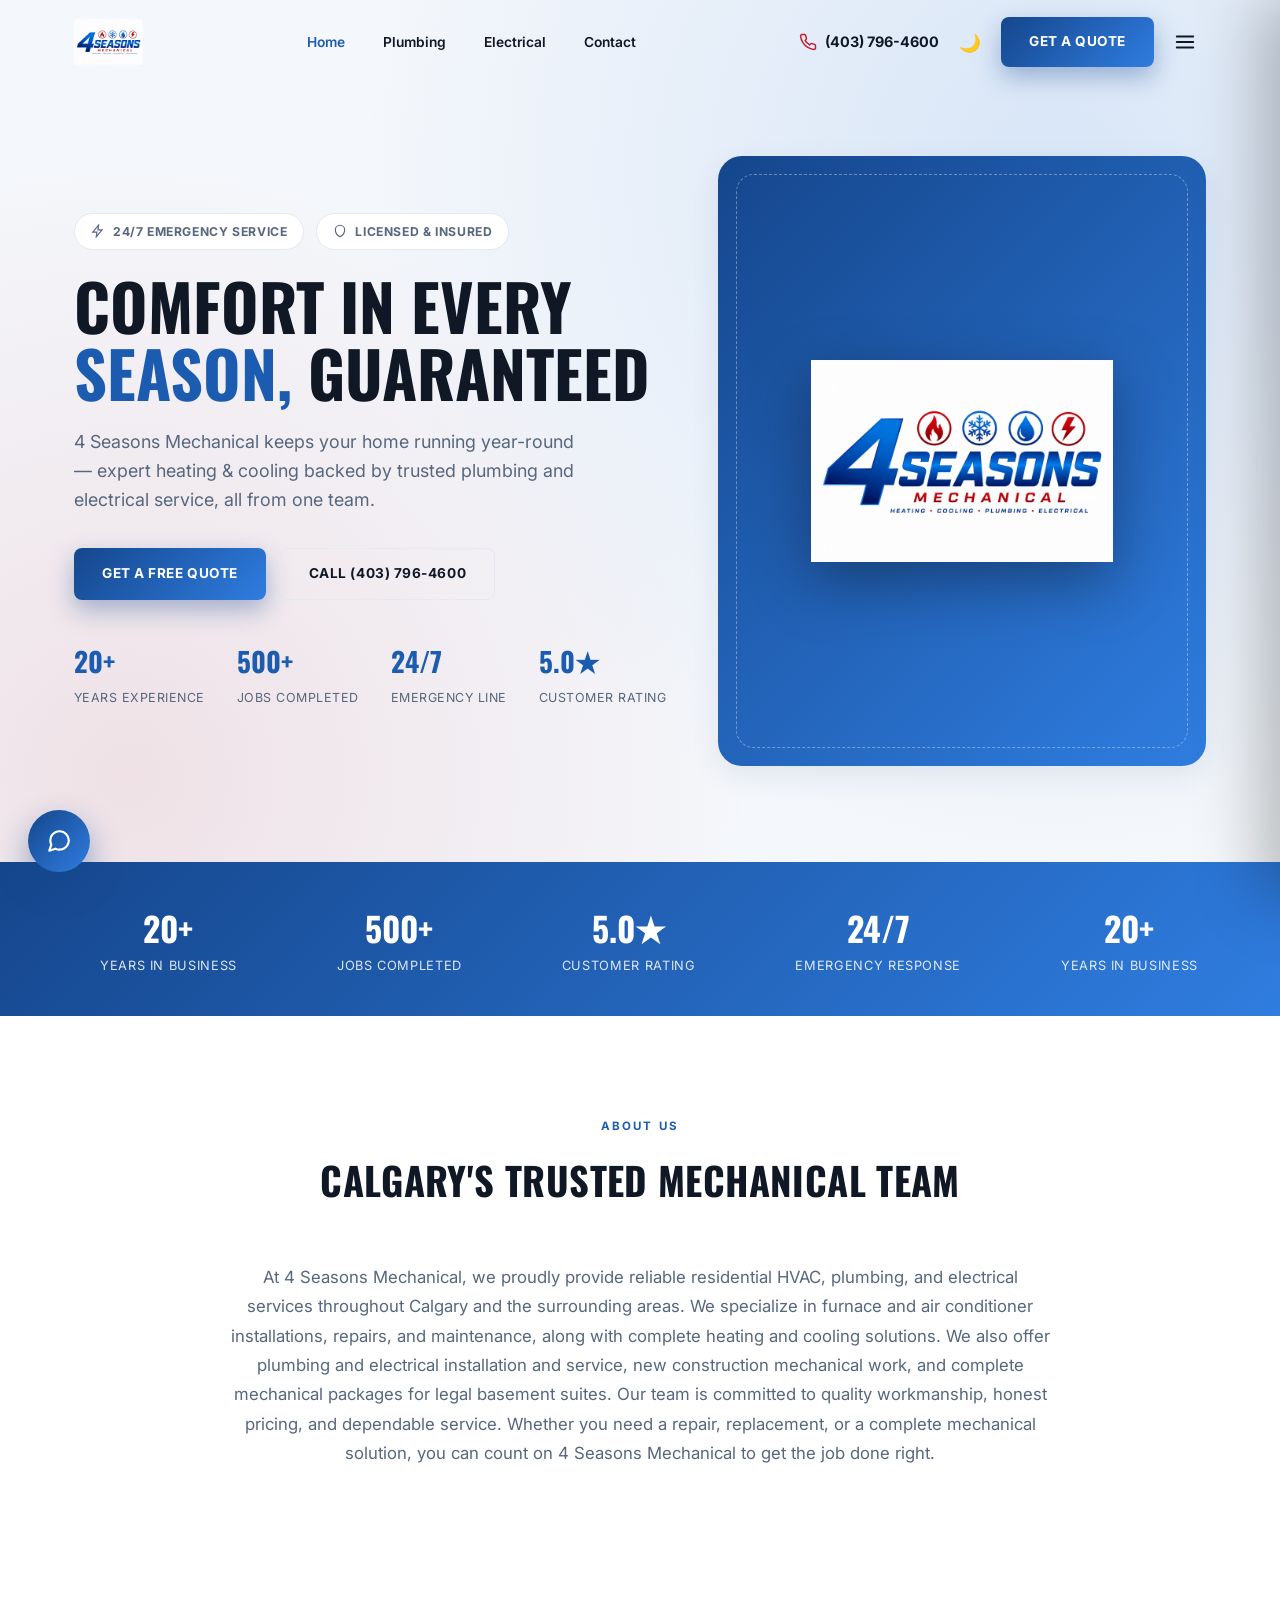
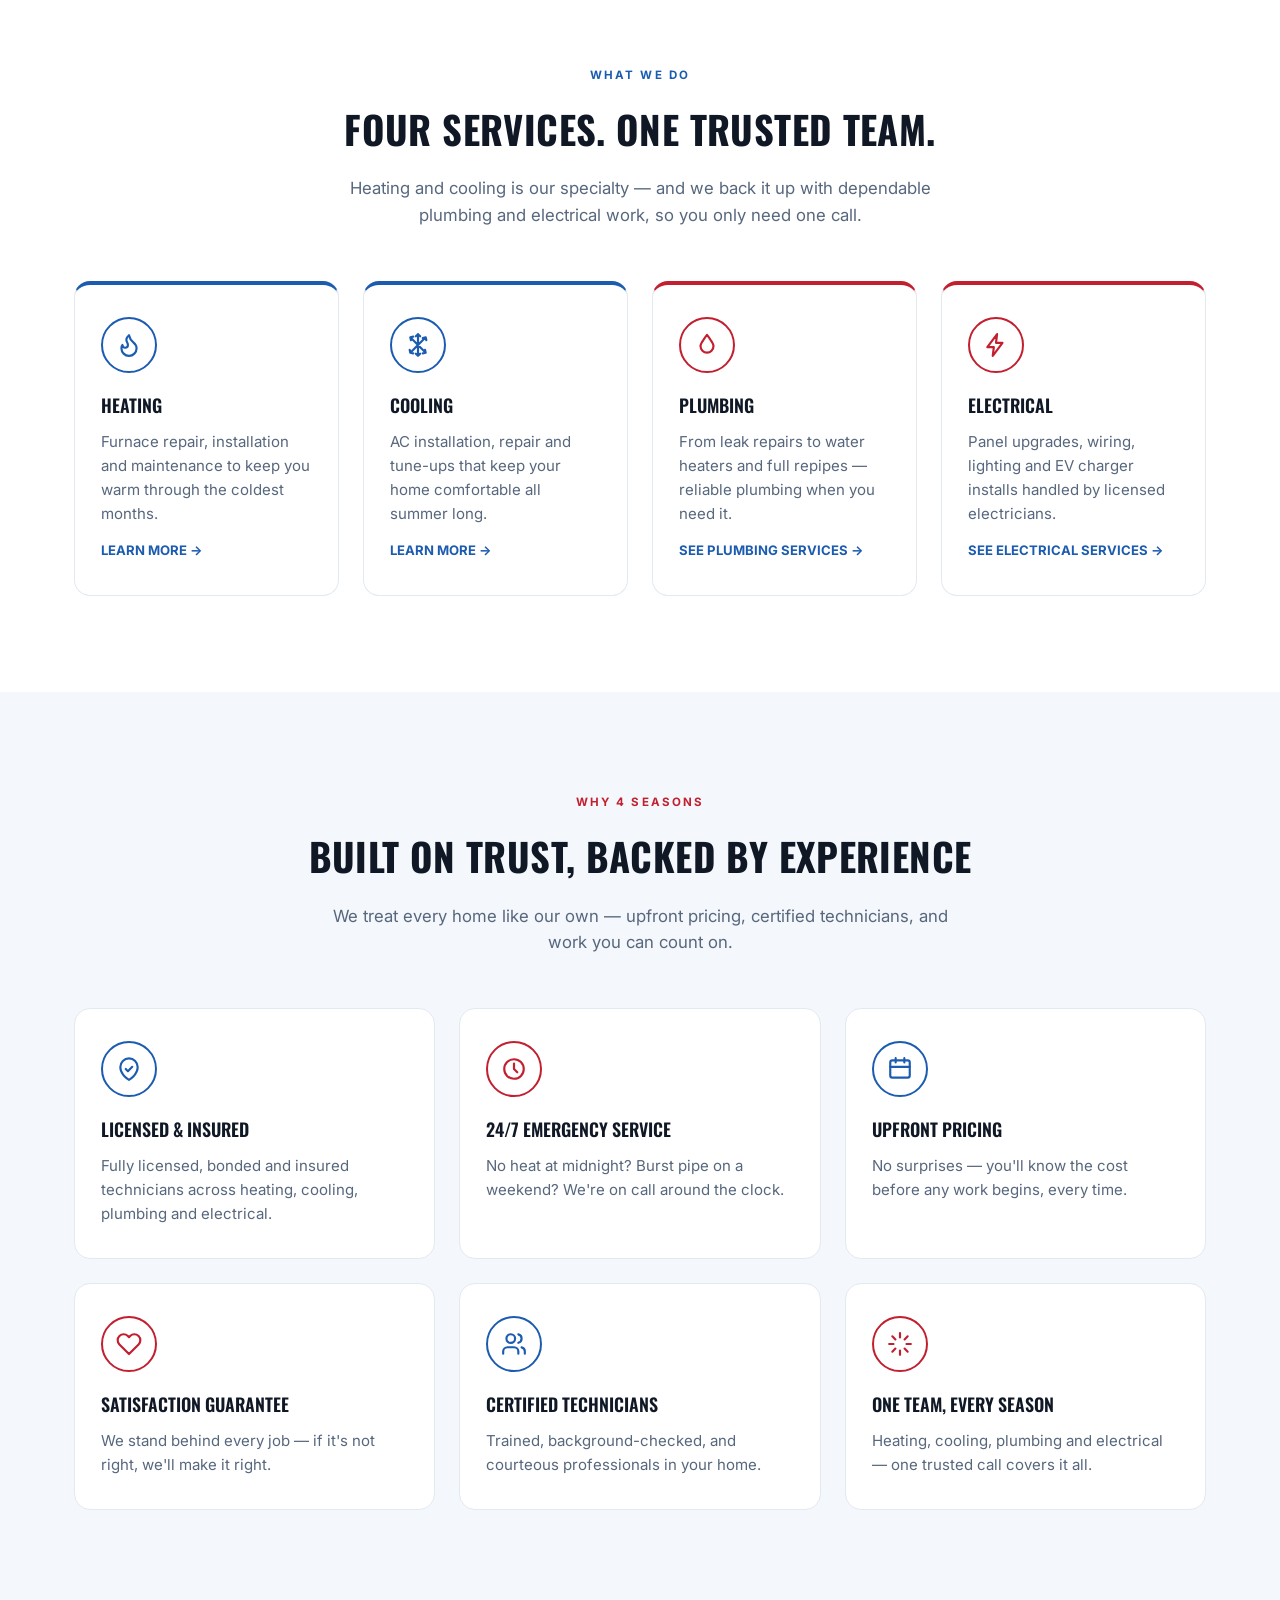
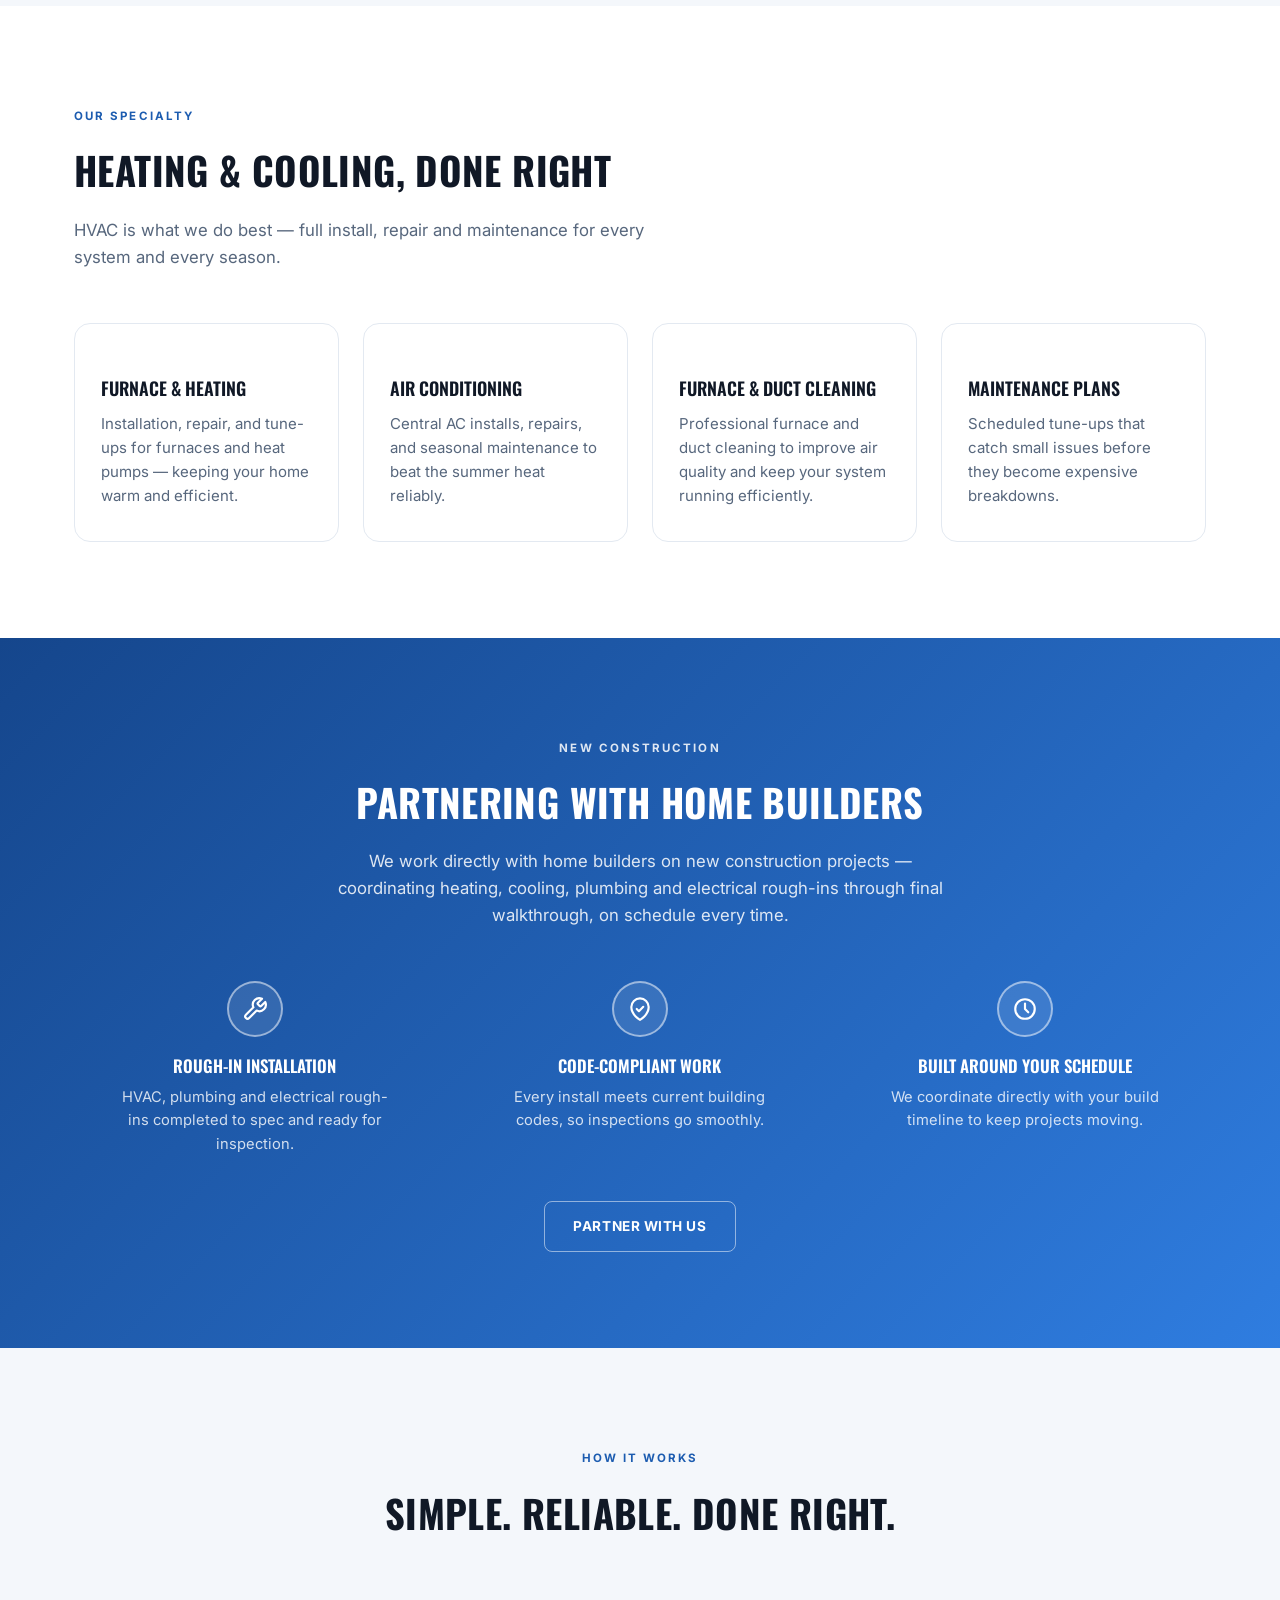
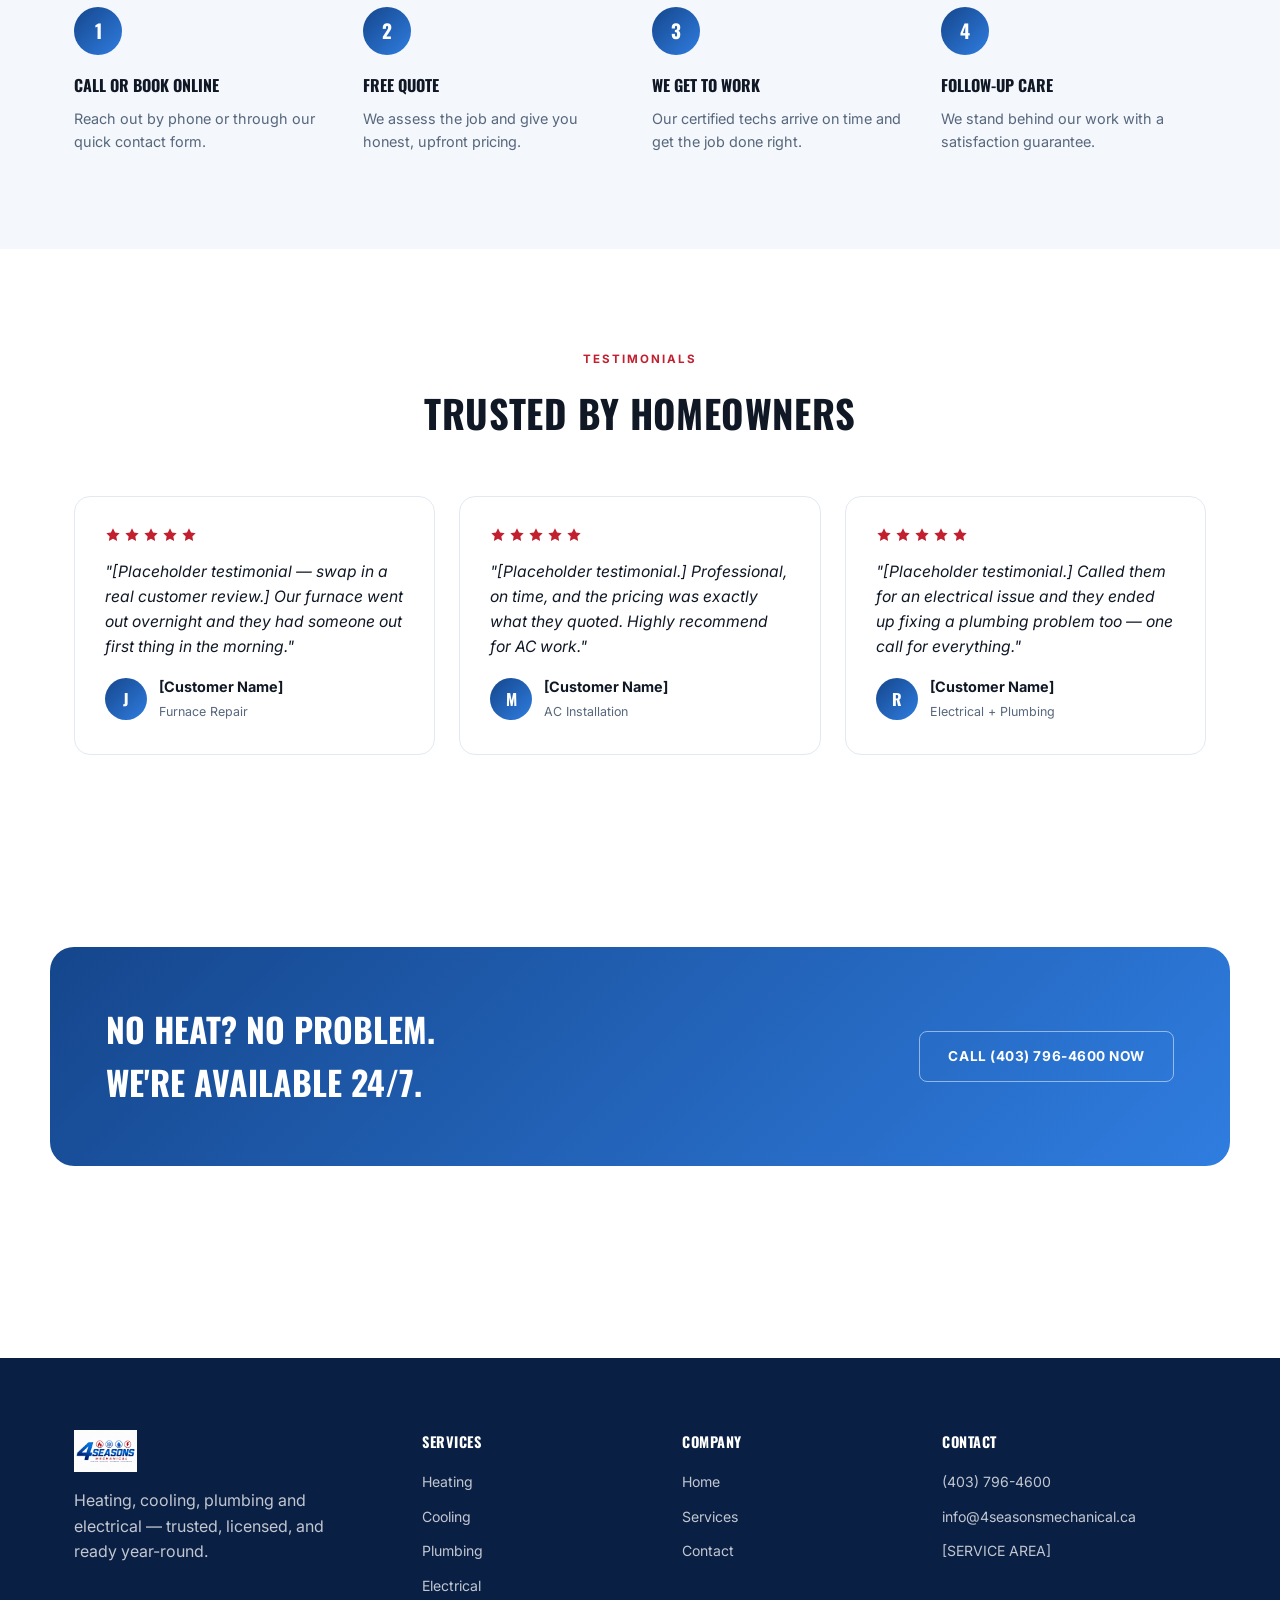
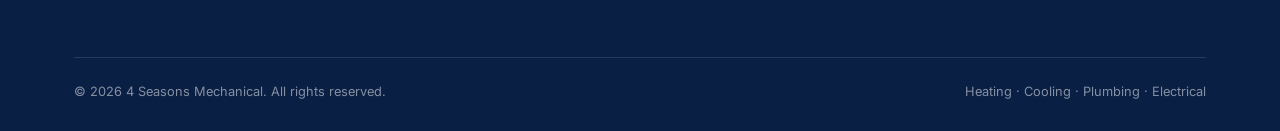
==== commit fbb7ce5c: "Add Home Builders section, About section, real contact info, and chat bot improvements - Home: Furna" ====
--- a/index.html
+++ b/index.html
@@ -4,7 +4,7 @@
 <meta charset="UTF-8">
 <meta name="viewport" content="width=device-width, initial-scale=1.0">
 <title>4 Seasons Mechanical | Heating, Cooling, Plumbing &amp; Electrical</title>
-<meta name="description" content="4 Seasons Mechanical — trusted heating, cooling, plumbing and electrical experts. Licensed, insured, and available for emergency service. Call [PHONE] for a free quote.">
+<meta name="description" content="4 Seasons Mechanical — trusted heating, cooling, plumbing and electrical experts. Licensed, insured, and available for emergency service. Call (403) 796-4600 for a free quote.">
 <link rel="icon" href="assets/4-seasons-logo.jpg">
 <link rel="stylesheet" href="css/style.css">
 </head>
@@ -23,9 +23,9 @@
       <a href="contact.html">Contact</a>
     </nav>
     <div class="header-actions">
-      <a href="tel:+10000000000" class="header-phone">
+      <a href="tel:+14037964600" class="header-phone">
         <svg viewBox="0 0 24 24" fill="none" stroke="currentColor" stroke-width="2" stroke-linecap="round" stroke-linejoin="round"><path d="M22 16.92v3a2 2 0 0 1-2.18 2 19.79 19.79 0 0 1-8.63-3.07 19.5 19.5 0 0 1-6-6 19.79 19.79 0 0 1-3.07-8.67A2 2 0 0 1 4.11 2h3a2 2 0 0 1 2 1.72c.127.96.361 1.903.7 2.81a2 2 0 0 1-.45 2.11L8.09 9.91a16 16 0 0 0 6 6l1.27-1.27a2 2 0 0 1 2.11-.45c.907.339 1.85.573 2.81.7A2 2 0 0 1 22 16.92z"/></svg>
-        <span>[PHONE]</span>
+        <span>(403) 796-4600</span>
       </a>
       <button class="theme-toggle" id="themeToggle" title="Toggle theme">🌙</button>
       <a href="contact.html" class="btn-primary">Get a Quote</a>
@@ -56,8 +56,8 @@
     <div class="drawer-section">
       <span class="drawer-sec-label">Contact Us</span>
       <div class="drawer-contact">
-        <a href="tel:+10000000000">[PHONE]</a>
-        <a href="mailto:info@4seasonsmechanical.com">[EMAIL]</a>
+        <a href="tel:+14037964600">(403) 796-4600</a>
+        <a href="mailto:info@4seasonsmechanical.ca">info@4seasonsmechanical.ca</a>
         <span>Mon–Fri [HOURS] &nbsp;|&nbsp; 24/7 Emergency</span>
       </div>
     </div>
@@ -88,13 +88,13 @@
       <p class="hero-lede">4 Seasons Mechanical keeps your home running year-round — expert heating &amp; cooling backed by trusted plumbing and electrical service, all from one team.</p>
       <div class="hero-actions">
         <a href="contact.html" class="btn-primary">Get a Free Quote</a>
-        <a href="tel:+10000000000" class="btn-ghost">Call [PHONE]</a>
+        <a href="tel:+14037964600" class="btn-ghost">Call (403) 796-4600</a>
       </div>
       <div class="hero-stats">
-        <div class="hero-stat"><b>[X]+</b><span>Years Experience</span></div>
-        <div class="hero-stat"><b>[X]+</b><span>Jobs Completed</span></div>
+        <div class="hero-stat"><b>20+</b><span>Years Experience</span></div>
+        <div class="hero-stat"><b>500+</b><span>Jobs Completed</span></div>
         <div class="hero-stat"><b>24/7</b><span>Emergency Line</span></div>
-        <div class="hero-stat"><b>[X]★</b><span>Customer Rating</span></div>
+        <div class="hero-stat"><b>5.0★</b><span>Customer Rating</span></div>
       </div>
     </div>
     <div class="hero-visual">
@@ -108,13 +108,28 @@
 
 <!-- ── Stats Strip ────────────────────────── -->
 <div class="stats-strip">
-  <div class="container stats-grid">
-    <div><b>[X]+</b><span>Years in Business</span></div>
-    <div><b>[X]+</b><span>Happy Customers</span></div>
-    <div><b>4</b><span>Services Under One Roof</span></div>
-    <div><b>24/7</b><span>Emergency Response</span></div>
+  <div class="stats-track">
+    <div class="stat-item"><b>20+</b><span>Years in Business</span></div>
+    <div class="stat-item"><b>500+</b><span>Jobs Completed</span></div>
+    <div class="stat-item"><b>5.0★</b><span>Customer Rating</span></div>
+    <div class="stat-item"><b>24/7</b><span>Emergency Response</span></div>
+    <div class="stat-item" aria-hidden="true"><b>20+</b><span>Years in Business</span></div>
+    <div class="stat-item" aria-hidden="true"><b>500+</b><span>Jobs Completed</span></div>
+    <div class="stat-item" aria-hidden="true"><b>5.0★</b><span>Customer Rating</span></div>
+    <div class="stat-item" aria-hidden="true"><b>24/7</b><span>Emergency Response</span></div>
   </div>
 </div>
+
+<!-- ── About ──────────────────────────────── -->
+<section class="section" id="about">
+  <div class="container">
+    <div class="section-head center">
+      <span class="eyebrow">About Us</span>
+      <h2 class="section-title">Calgary's Trusted Mechanical Team</h2>
+    </div>
+    <p style="max-width:820px;margin:0 auto;text-align:center;font-size:1.05rem;color:var(--text-muted);line-height:1.75;">At 4 Seasons Mechanical, we proudly provide reliable residential HVAC, plumbing, and electrical services throughout Calgary and the surrounding areas. We specialize in furnace and air conditioner installations, repairs, and maintenance, along with complete heating and cooling solutions. We also offer plumbing and electrical installation and service, new construction mechanical work, and complete mechanical packages for legal basement suites. Our team is committed to quality workmanship, honest pricing, and dependable service. Whether you need a repair, replacement, or a complete mechanical solution, you can count on 4 Seasons Mechanical to get the job done right.</p>
+  </div>
+</section>
 
 <!-- ── Services Overview ──────────────────── -->
 <section class="section" id="services">
@@ -212,7 +227,7 @@
       <h2 class="section-title">Heating &amp; Cooling, Done Right</h2>
       <p class="section-sub">HVAC is what we do best — full install, repair and maintenance for every system and every season.</p>
     </div>
-    <div class="grid-3">
+    <div class="grid-4">
       <div class="card">
         <h3>Furnace &amp; Heating</h3>
         <p>Installation, repair, and tune-ups for furnaces and heat pumps — keeping your home warm and efficient.</p>
@@ -222,9 +237,44 @@
         <p>Central AC installs, repairs, and seasonal maintenance to beat the summer heat reliably.</p>
       </div>
       <div class="card">
+        <h3>Furnace &amp; Duct Cleaning</h3>
+        <p>Professional furnace and duct cleaning to improve air quality and keep your system running efficiently.</p>
+      </div>
+      <div class="card">
         <h3>Maintenance Plans</h3>
         <p>Scheduled tune-ups that catch small issues before they become expensive breakdowns.</p>
       </div>
+    </div>
+  </div>
+</section>
+
+<!-- ── Home Builders ──────────────────────── -->
+<section class="builders-banner">
+  <div class="container">
+    <div class="section-head center">
+      <span class="eyebrow">New Construction</span>
+      <h2 class="section-title">Partnering With Home Builders</h2>
+      <p class="section-sub">We work directly with home builders on new construction projects — coordinating heating, cooling, plumbing and electrical rough-ins through final walkthrough, on schedule every time.</p>
+    </div>
+    <div class="grid-3">
+      <div class="builders-feature">
+        <div class="badge-icon"><svg viewBox="0 0 24 24" fill="none" stroke="currentColor" stroke-width="2" stroke-linecap="round" stroke-linejoin="round"><path d="M14.7 6.3a1 1 0 0 0 0 1.4l1.6 1.6a1 1 0 0 0 1.4 0l3.77-3.77a6 6 0 0 1-7.94 7.94l-6.91 6.91a2.12 2.12 0 0 1-3-3l6.91-6.91a6 6 0 0 1 7.94-7.94l-3.76 3.76z"/></svg></div>
+        <h3>Rough-In Installation</h3>
+        <p>HVAC, plumbing and electrical rough-ins completed to spec and ready for inspection.</p>
+      </div>
+      <div class="builders-feature">
+        <div class="badge-icon"><svg viewBox="0 0 24 24" fill="none" stroke="currentColor" stroke-width="2" stroke-linecap="round" stroke-linejoin="round"><path d="M12 22s8-4.5 8-11.8A8 8 0 0 0 4 10.2C4 17.5 12 22 12 22z"/><path d="m9 12 2 2 4-4"/></svg></div>
+        <h3>Code-Compliant Work</h3>
+        <p>Every install meets current building codes, so inspections go smoothly.</p>
+      </div>
+      <div class="builders-feature">
+        <div class="badge-icon"><svg viewBox="0 0 24 24" fill="none" stroke="currentColor" stroke-width="2" stroke-linecap="round" stroke-linejoin="round"><circle cx="12" cy="12" r="9"/><path d="M12 7v5l3 3"/></svg></div>
+        <h3>Built Around Your Schedule</h3>
+        <p>We coordinate directly with your build timeline to keep projects moving.</p>
+      </div>
+    </div>
+    <div style="text-align:center;margin-top:44px;">
+      <a href="contact.html" class="btn-ghost">Partner With Us</a>
     </div>
   </div>
 </section>
@@ -303,7 +353,7 @@
 <div class="section">
   <div class="cta-banner">
     <h2>No Heat? No Problem.<br>We're Available 24/7.</h2>
-    <a href="tel:+10000000000" class="btn-ghost">Call [PHONE] Now</a>
+    <a href="tel:+14037964600" class="btn-ghost">Call (403) 796-4600 Now</a>
   </div>
 </div>
 
@@ -332,8 +382,8 @@
       </div>
       <div class="footer-col">
         <h4>Contact</h4>
-        <span>[PHONE]</span>
-        <span>[EMAIL]</span>
+        <span>(403) 796-4600</span>
+        <span>info@4seasonsmechanical.ca</span>
         <span>[SERVICE AREA]</span>
       </div>
     </div>
@@ -352,7 +402,7 @@
   <p class="qp-sub">Heating, cooling, plumbing or electrical — tell us what you need and we'll take it from there.</p>
   <div class="qp-actions">
     <a href="contact.html" class="qp-btn">Get Quote</a>
-    <a href="tel:+10000000000" class="qp-call">or Call Now</a>
+    <a href="tel:+14037964600" class="qp-call">or Call Now</a>
   </div>
 </div>
 <button class="quote-pill" id="quotePill">Get a Free Quote</button>
--- a/css/style.css
+++ b/css/style.css
@@ -400,14 +400,42 @@
 .card.service-card-hub { border-top: 4px solid var(--blue-600); }
 .card.service-card-hub.red { border-top-color: var(--red-600); }
 
-/* ── Stats Strip ────────────────────────────────────────── */
+/* ── Stats Strip (ticker) ───────────────────────────────── */
 .stats-strip {
   background: var(--accent-gradient);
-  padding: 56px 0;
-}
-.stats-grid { display: grid; grid-template-columns: repeat(4, 1fr); gap: 24px; text-align: center; }
-.stats-grid b { display: block; font-family: var(--font-display); font-size: 2.2rem; color: #fff; }
-.stats-grid span { color: rgba(255,255,255,0.85); font-size: 0.8rem; text-transform: uppercase; letter-spacing: 0.05em; }
+  padding: 40px 0;
+  overflow: hidden;
+}
+.stats-track {
+  display: flex;
+  align-items: center;
+  width: max-content;
+  gap: 100px;
+  padding-left: 100px;
+  animation: statsTicker 16s linear infinite;
+}
+.stat-item { display: flex; flex-direction: column; align-items: center; text-align: center; white-space: nowrap; }
+.stat-item b { font-family: var(--font-display); font-size: 2.1rem; color: #fff; }
+.stat-item span { color: rgba(255,255,255,0.85); font-size: 0.8rem; text-transform: uppercase; letter-spacing: 0.05em; }
+@keyframes statsTicker {
+  from { transform: translateX(-50%); }
+  to { transform: translateX(0%); }
+}
+@media (prefers-reduced-motion: reduce) {
+  .stats-track { animation: none; }
+}
+
+/* ── Home Builders Banner ───────────────────────────────── */
+.builders-banner { background: var(--accent-gradient); padding: 96px 0; color: #fff; }
+.builders-banner .eyebrow { color: rgba(255,255,255,0.85); }
+.builders-banner .section-title { color: #fff; }
+.builders-banner .section-sub { color: rgba(255,255,255,0.85); }
+.builders-feature { text-align: center; display: flex; flex-direction: column; align-items: center; gap: 6px; }
+.builders-feature .badge-icon { color: #fff; border-color: rgba(255,255,255,0.5); background: rgba(255,255,255,0.1); margin-bottom: 10px; }
+.builders-feature h3 { font-family: var(--font-display); text-transform: uppercase; font-weight: 600; font-size: 1.05rem; color: #fff; }
+.builders-feature p { color: rgba(255,255,255,0.8); font-size: 0.92rem; max-width: 280px; }
+.builders-banner .btn-ghost { border-color: rgba(255,255,255,0.5); color: #fff; }
+.builders-banner .btn-ghost:hover { border-color: #fff; background: rgba(255,255,255,0.14); }
 
 /* ── Process Steps ─────────────────────────────────────── */
 .steps { display: grid; grid-template-columns: repeat(4, 1fr); gap: 24px; counter-reset: step; }
@@ -624,14 +652,14 @@
   .header-phone span { display: none; }
   .hero-grid { grid-template-columns: 1fr; }
   .hero-visual { order: -1; max-width: 320px; margin: 0 auto 24px; }
-  .grid-4, .stats-grid, .steps { grid-template-columns: repeat(2, 1fr); }
+  .grid-4, .steps { grid-template-columns: repeat(2, 1fr); }
   .grid-3 { grid-template-columns: repeat(2, 1fr); }
   .footer-grid { grid-template-columns: 1fr 1fr; }
   .contact-grid { grid-template-columns: 1fr; }
 }
 @media (max-width: 620px) {
   .section { padding: 64px 0; }
-  .grid-4, .grid-3, .grid-2, .stats-grid, .steps { grid-template-columns: 1fr; }
+  .grid-4, .grid-3, .grid-2, .steps { grid-template-columns: 1fr; }
   .footer-grid { grid-template-columns: 1fr; }
   .cta-banner { padding: 36px 24px; flex-direction: column; text-align: center; }
   .form-row { grid-template-columns: 1fr; }
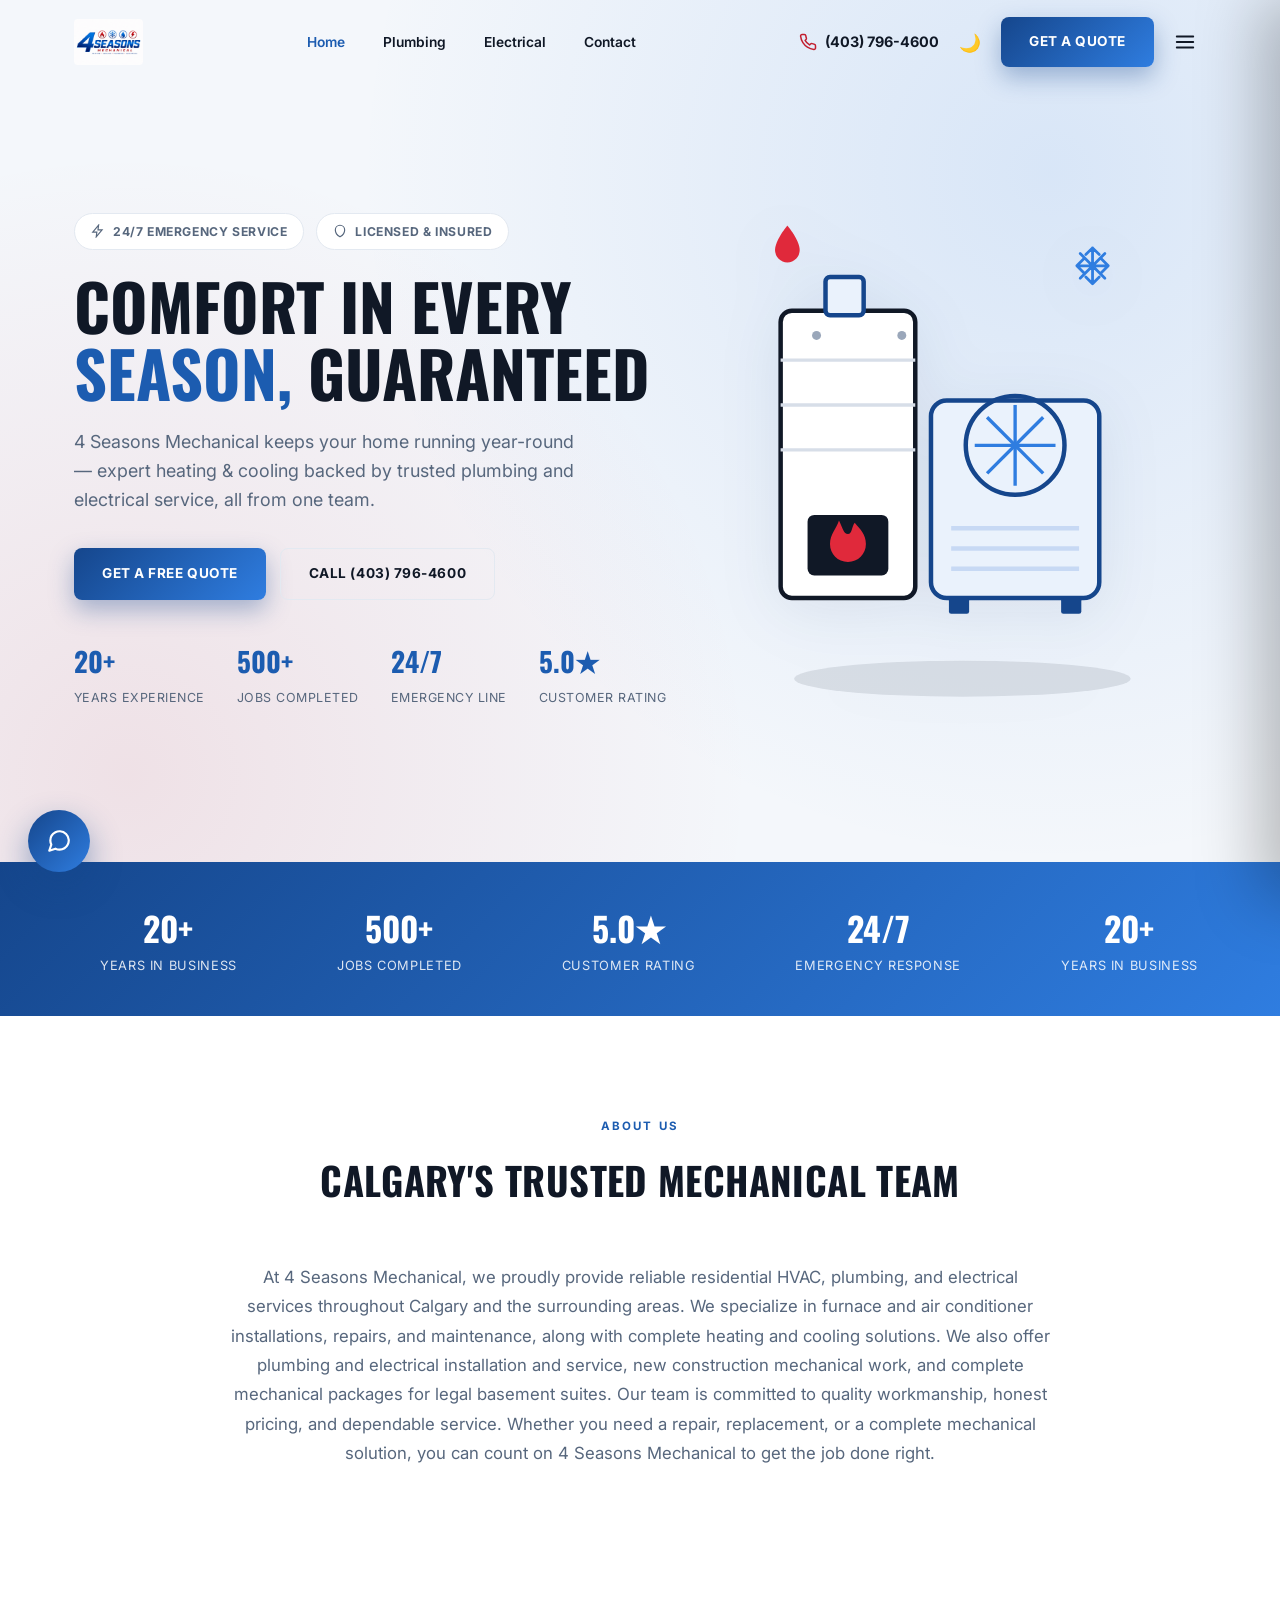
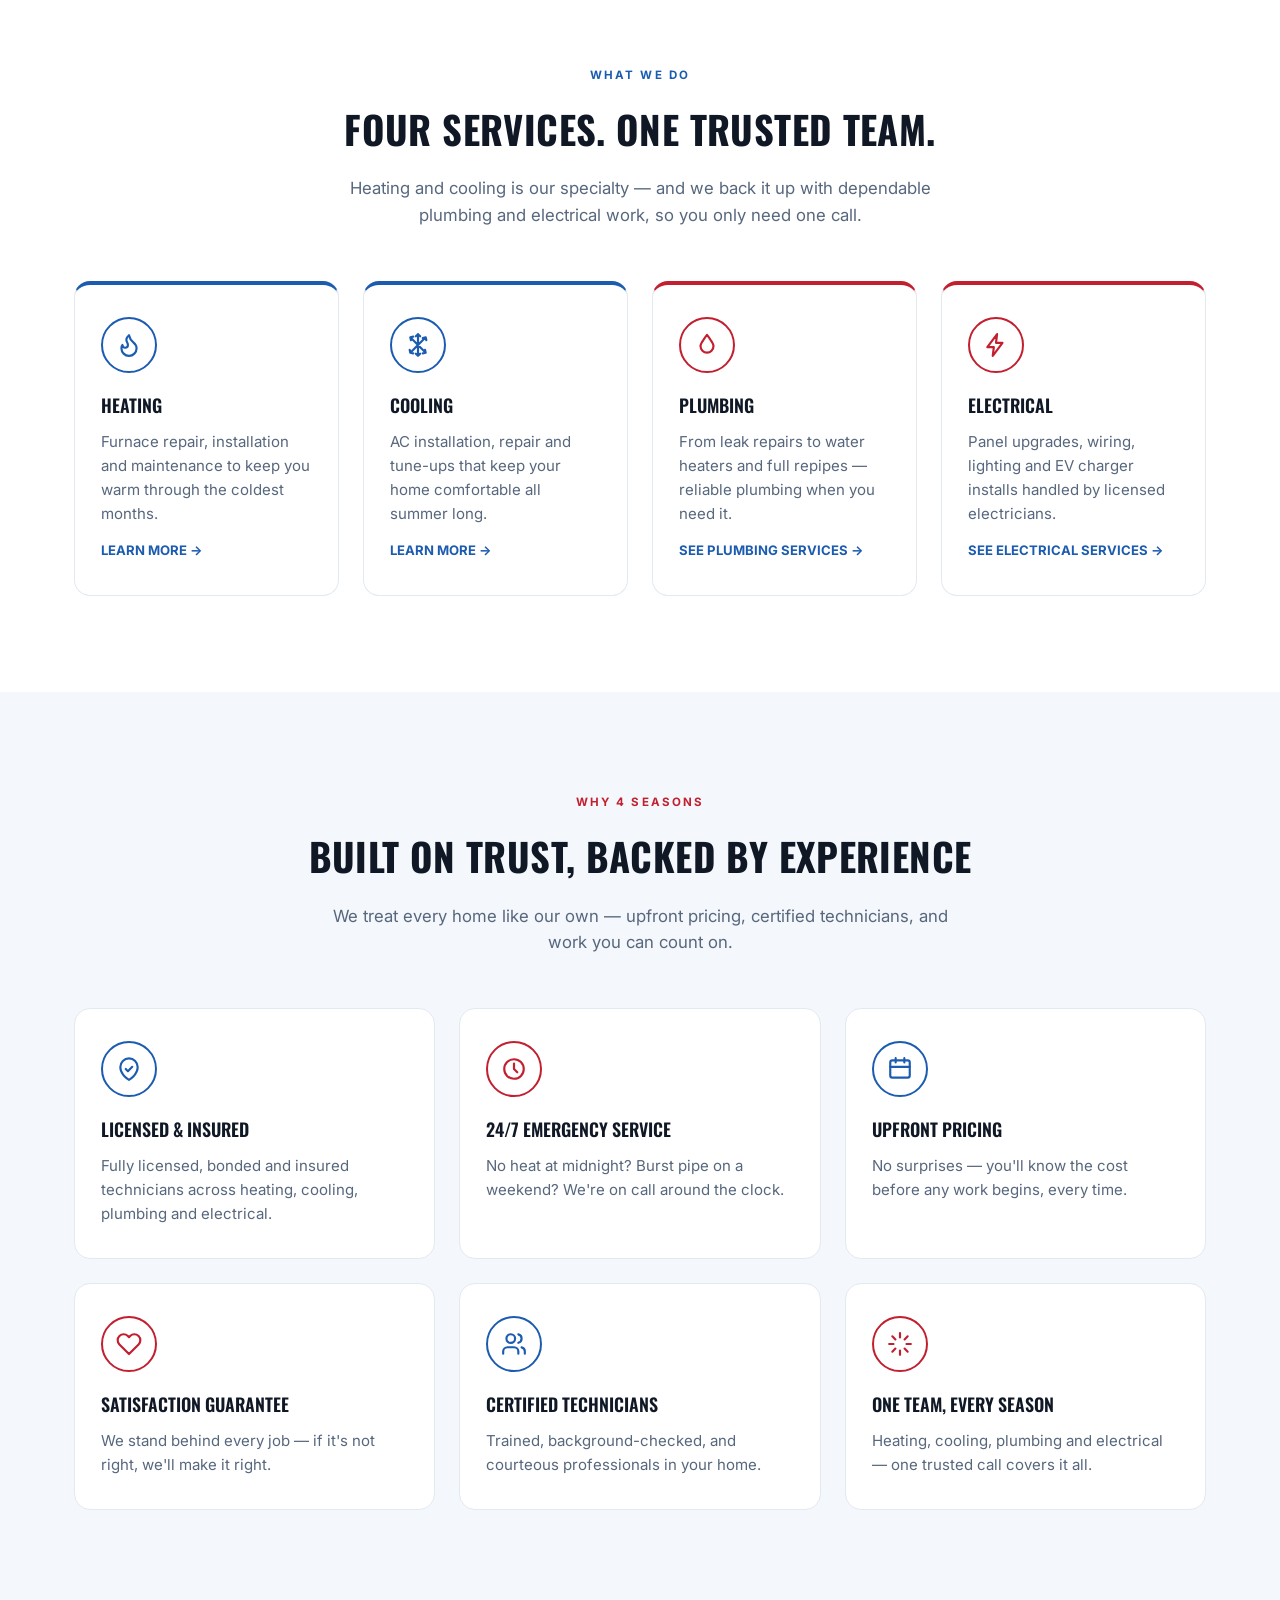
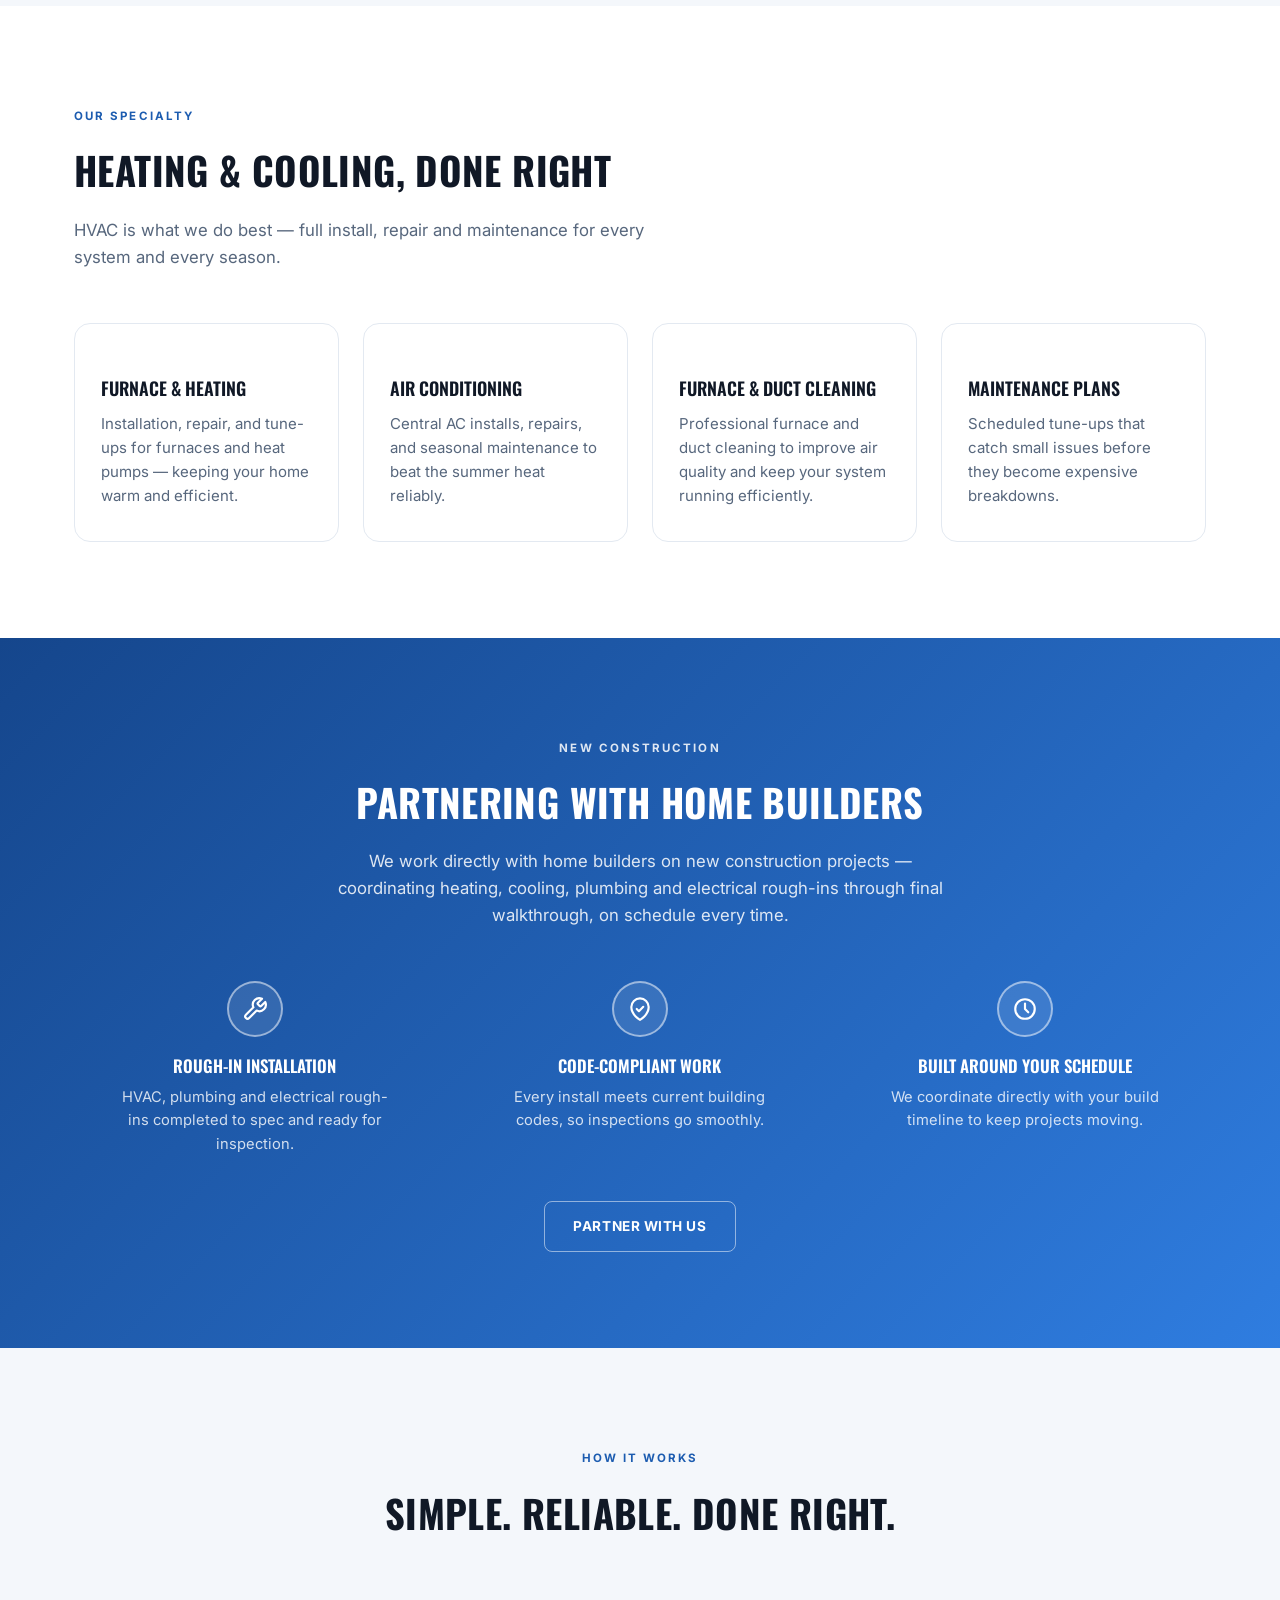
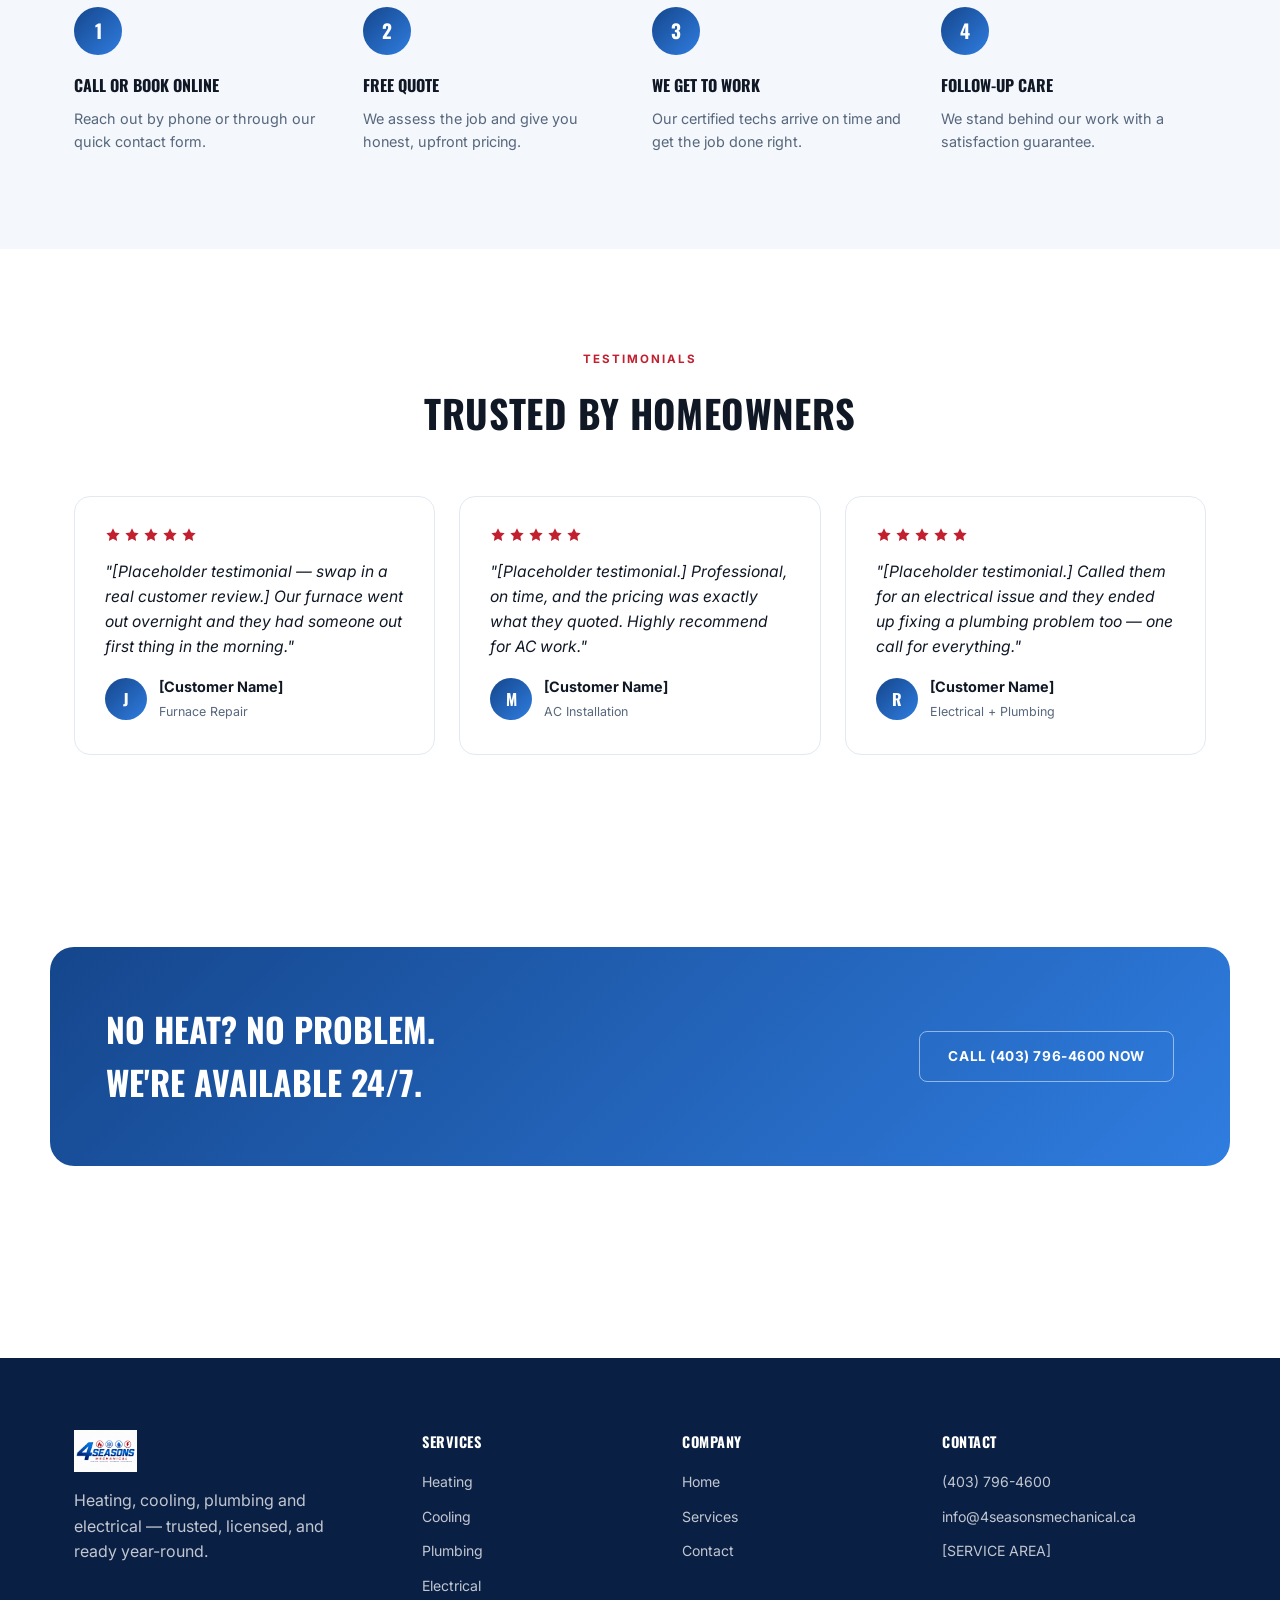
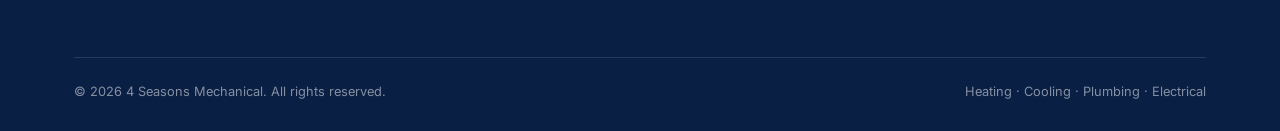
==== commit 5ae000bf: "Replace hero color boxes with custom floating SVG illustrations Furnace/AC on Home, water heater on " ====
--- a/index.html
+++ b/index.html
@@ -99,8 +99,41 @@
     </div>
     <div class="hero-visual">
       <div class="hero-visual-card">
-        <div class="hero-visual-ring"></div>
-        <img src="assets/4-seasons-logo.jpg" alt="4 Seasons Mechanical logo">
+        <svg class="hero-illustration" viewBox="0 0 400 460" fill="none" xmlns="http://www.w3.org/2000/svg" role="img" aria-label="Illustration of a furnace and air conditioning unit">
+          <ellipse cx="200" cy="424" rx="150" ry="16" fill="rgba(16,24,38,0.10)"/>
+
+          <!-- Furnace unit -->
+          <rect x="38" y="96" width="120" height="256" rx="10" fill="#ffffff" stroke="#101826" stroke-width="4"/>
+          <rect x="78" y="66" width="34" height="34" rx="4" fill="#eaf2fc" stroke="#15468c" stroke-width="4"/>
+          <line x1="38" y1="140" x2="158" y2="140" stroke="#d7dee8" stroke-width="3"/>
+          <line x1="38" y1="180" x2="158" y2="180" stroke="#d7dee8" stroke-width="3"/>
+          <line x1="38" y1="220" x2="158" y2="220" stroke="#d7dee8" stroke-width="3"/>
+          <rect x="62" y="278" width="72" height="54" rx="6" fill="#101826"/>
+          <path d="M98 320c-9 0-16-7-16-16 0-9 6-14 8-21 4 8 4 12 8 12s3-6 6-10c5 6 10 10 10 19 0 9-7 16-16 16z" fill="#e0293b"/>
+          <circle cx="70" cy="118" r="4" fill="#9aa7ba"/>
+          <circle cx="146" cy="118" r="4" fill="#9aa7ba"/>
+
+          <!-- AC condenser unit -->
+          <rect x="172" y="176" width="150" height="176" rx="14" fill="#eaf2fc" stroke="#15468c" stroke-width="4"/>
+          <circle cx="247" cy="216" r="44" fill="none" stroke="#15468c" stroke-width="4"/>
+          <line x1="247" y1="180" x2="247" y2="252" stroke="#2f7de0" stroke-width="3"/>
+          <line x1="211" y1="216" x2="283" y2="216" stroke="#2f7de0" stroke-width="3"/>
+          <line x1="222" y1="191" x2="272" y2="241" stroke="#2f7de0" stroke-width="3"/>
+          <line x1="272" y1="191" x2="222" y2="241" stroke="#2f7de0" stroke-width="3"/>
+          <line x1="190" y1="290" x2="304" y2="290" stroke="#c7d9f4" stroke-width="4"/>
+          <line x1="190" y1="308" x2="304" y2="308" stroke="#c7d9f4" stroke-width="4"/>
+          <line x1="190" y1="326" x2="304" y2="326" stroke="#c7d9f4" stroke-width="4"/>
+          <rect x="188" y="352" width="18" height="14" rx="2" fill="#15468c"/>
+          <rect x="288" y="352" width="18" height="14" rx="2" fill="#15468c"/>
+
+          <!-- floating accents -->
+          <g transform="translate(300,40)">
+            <path d="M16 0v32M16 0l-6 6M16 0l6 6M16 32l-6-6M16 32l6-6M2 16h28M2 16l6-6M2 16l6 6M30 16l-6-6M30 16l-6 6M5 5l22 22M5 27l22-22" stroke="#2f7de0" stroke-width="2.5" stroke-linecap="round"/>
+          </g>
+          <g transform="translate(30,20)">
+            <path d="M14 0s-11 13-11 22a11 11 0 0 0 22 0C25 13 14 0 14 0z" fill="#e0293b"/>
+          </g>
+        </svg>
       </div>
     </div>
   </div>
--- a/css/style.css
+++ b/css/style.css
@@ -351,17 +351,12 @@
   position: relative;
   width: 100%;
   aspect-ratio: 4/5;
-  border-radius: 24px;
-  background: var(--accent-gradient);
-  display: flex; align-items: center; justify-content: center;
-  box-shadow: var(--shadow);
-  overflow: hidden;
-}
-.hero-visual-card img { width: 62%; filter: drop-shadow(0 20px 30px rgba(0,0,0,0.35)); }
-.hero-visual-ring {
-  position: absolute; inset: 18px;
-  border: 1.5px dashed rgba(255,255,255,0.35);
-  border-radius: 18px;
+  display: flex; align-items: center; justify-content: center;
+}
+.hero-visual-card svg.hero-illustration {
+  width: 92%;
+  height: auto;
+  filter: drop-shadow(var(--shadow));
 }
 
 /* ── Service Icon Badges (mirrors logo badges) ───────────── */
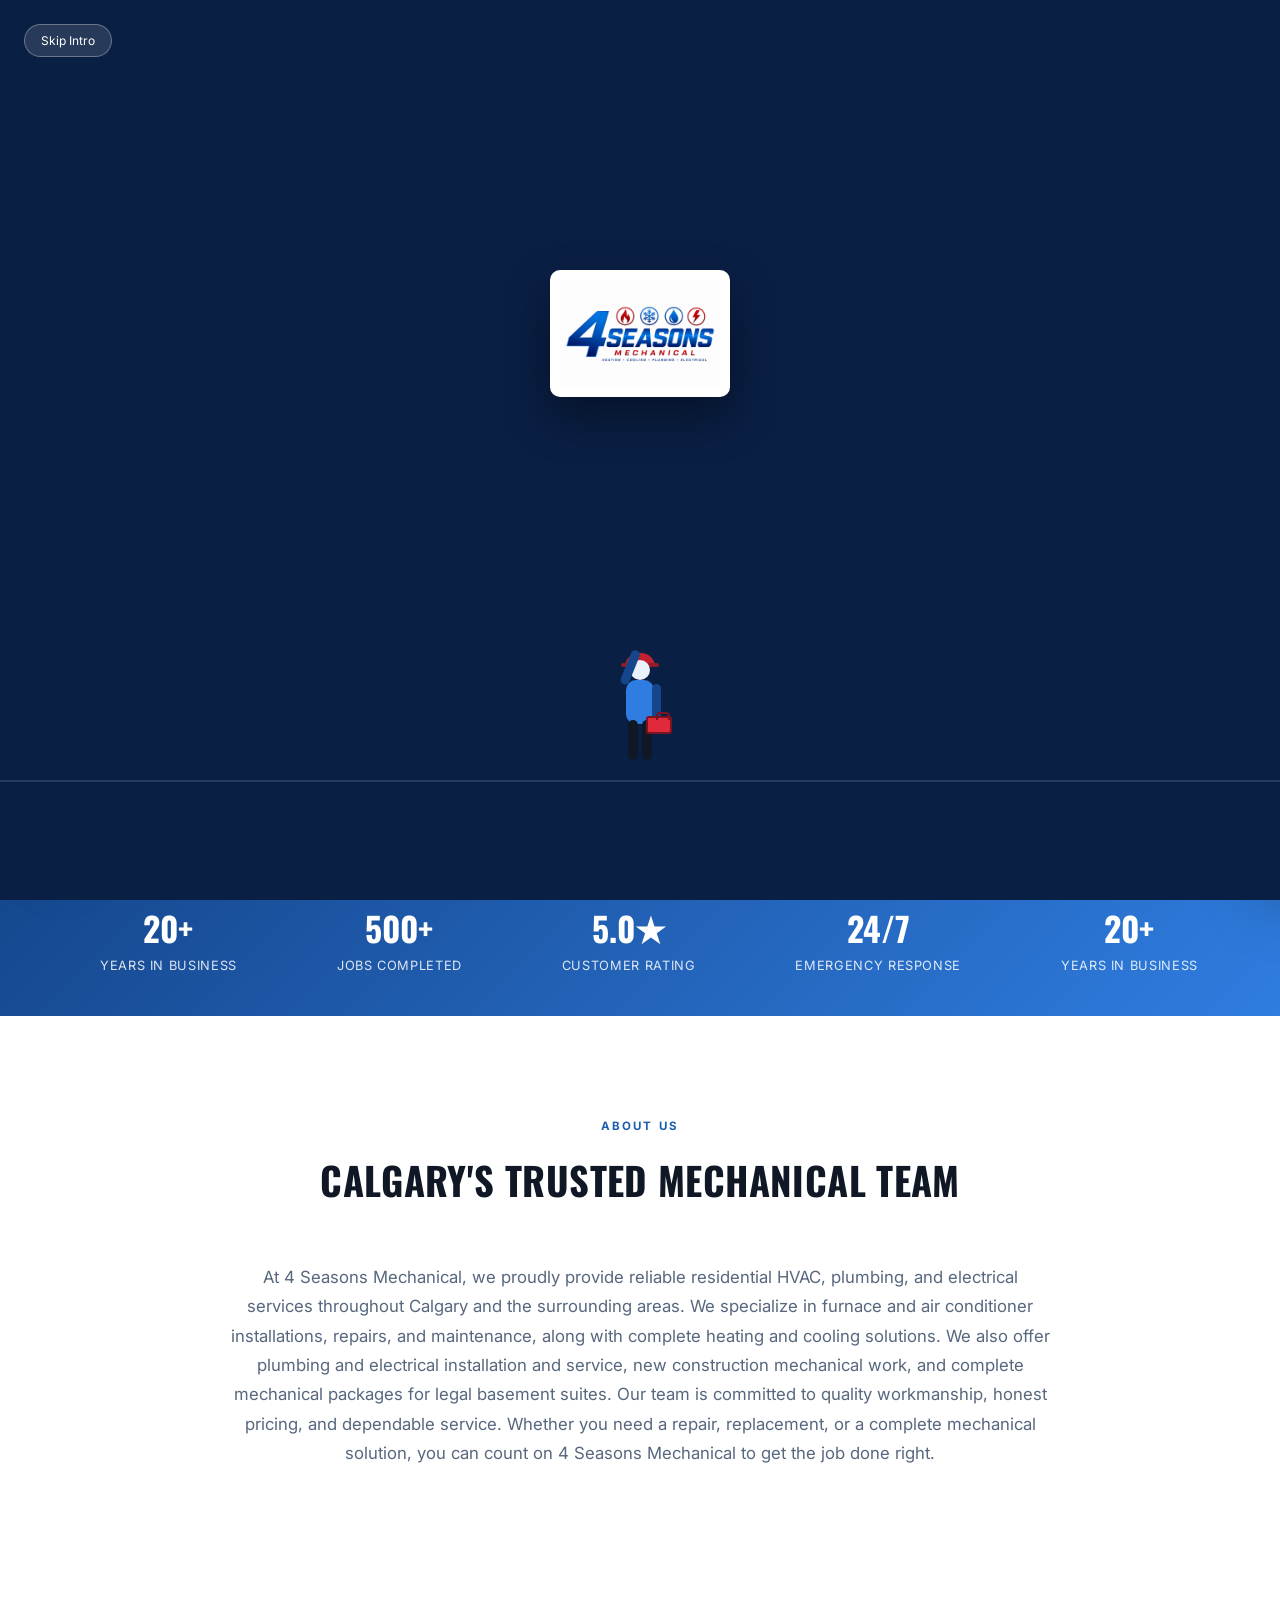
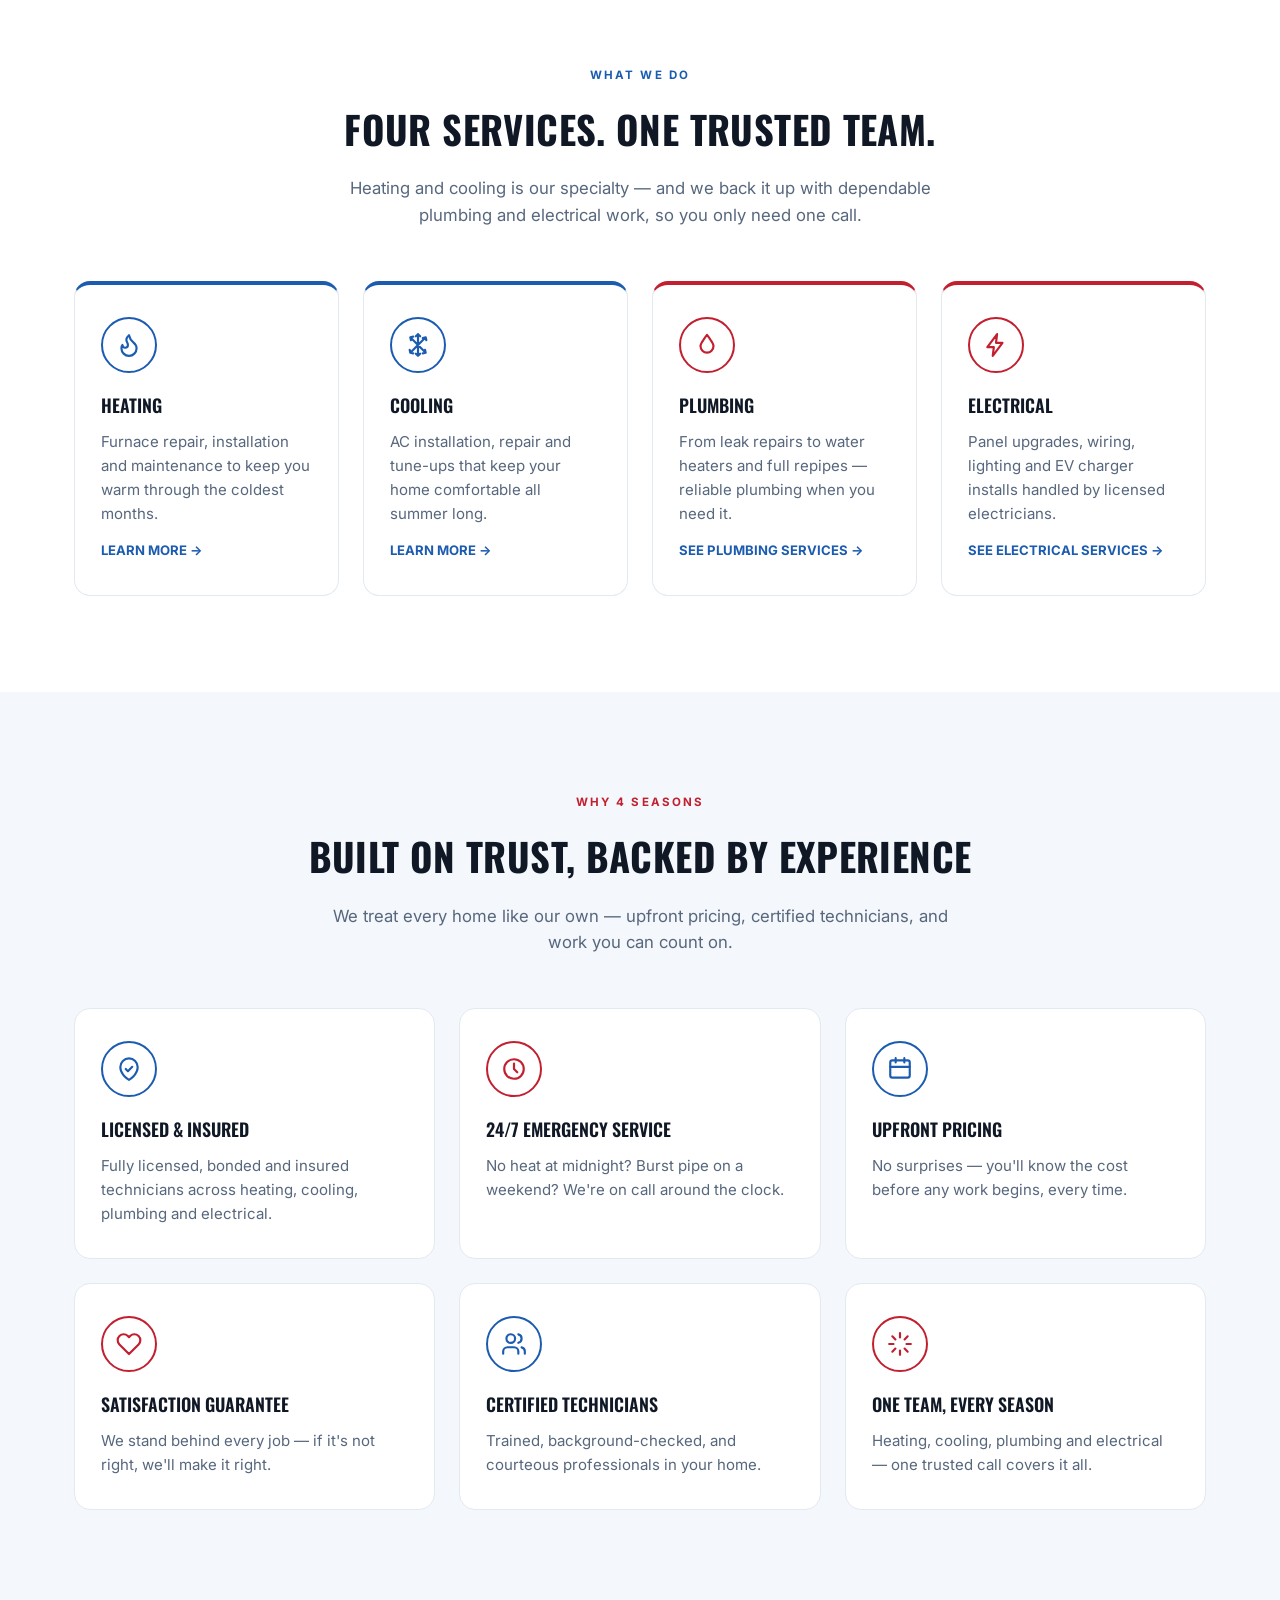
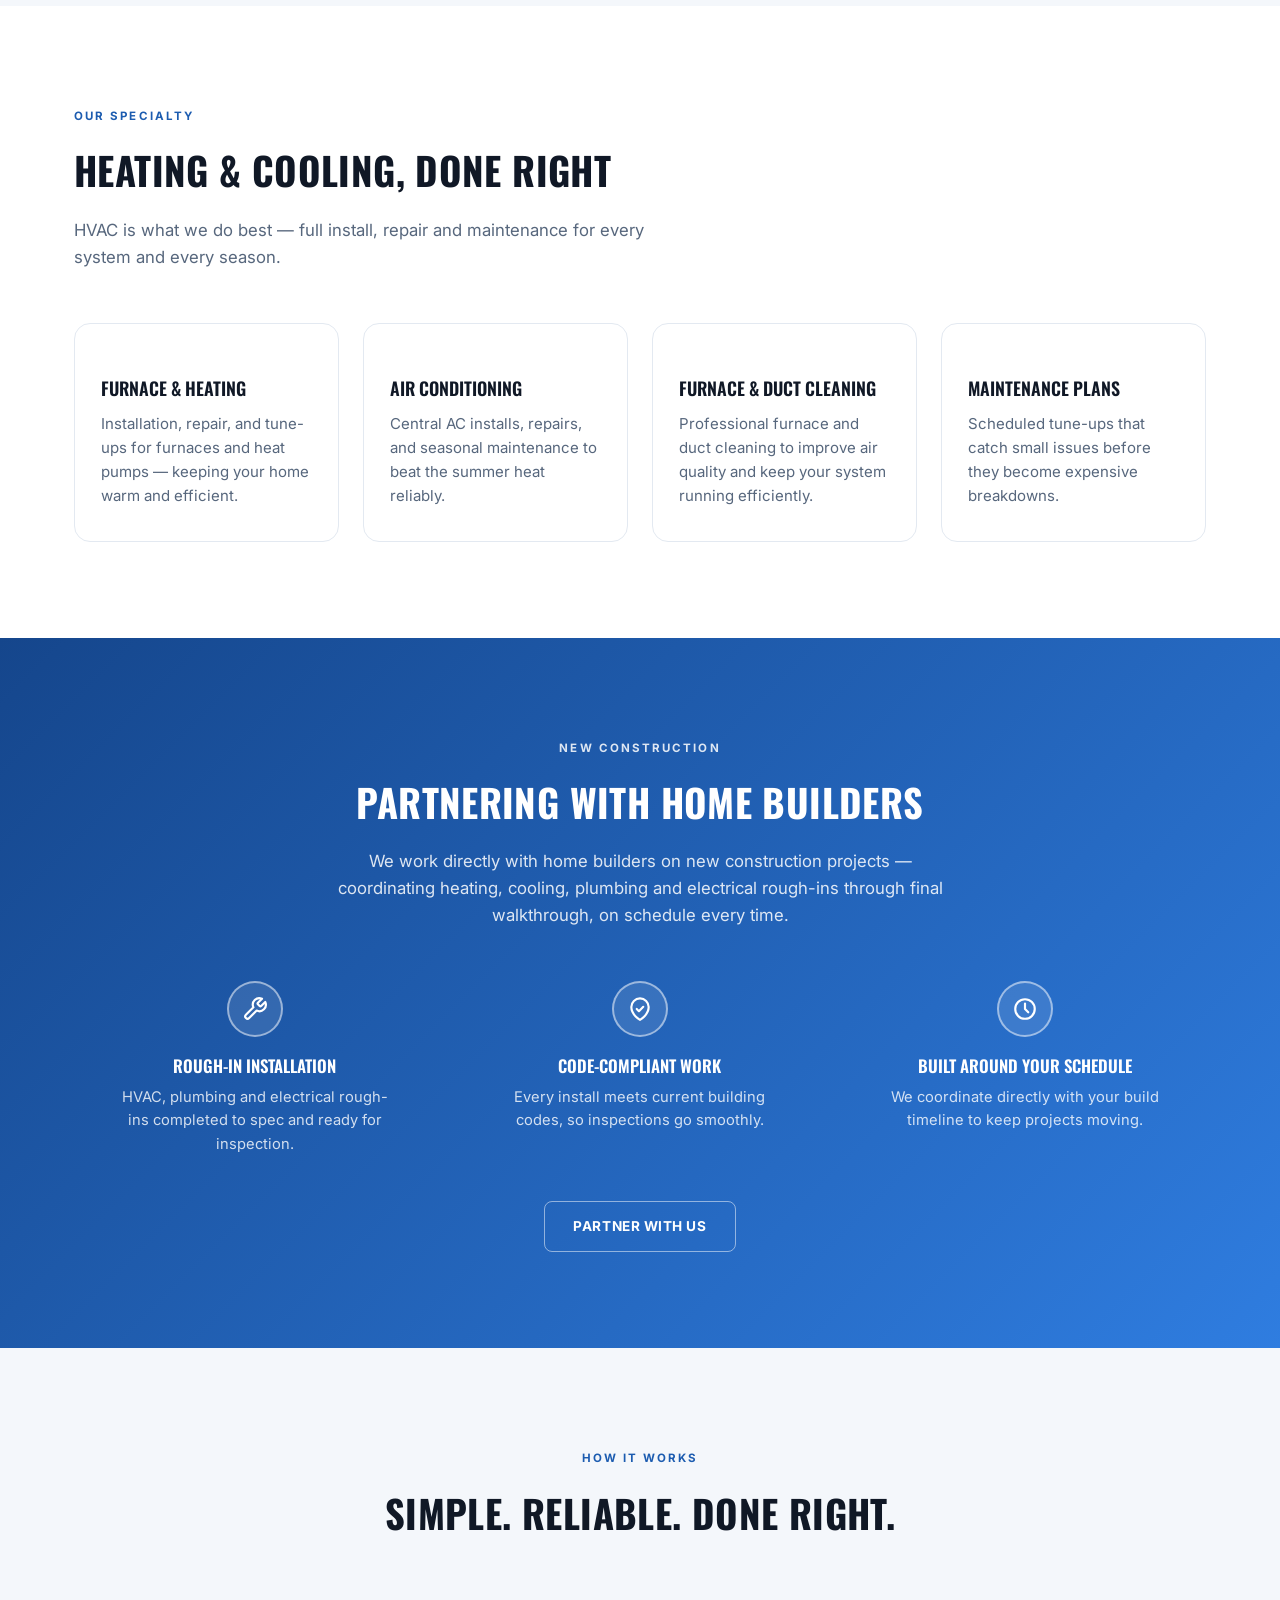
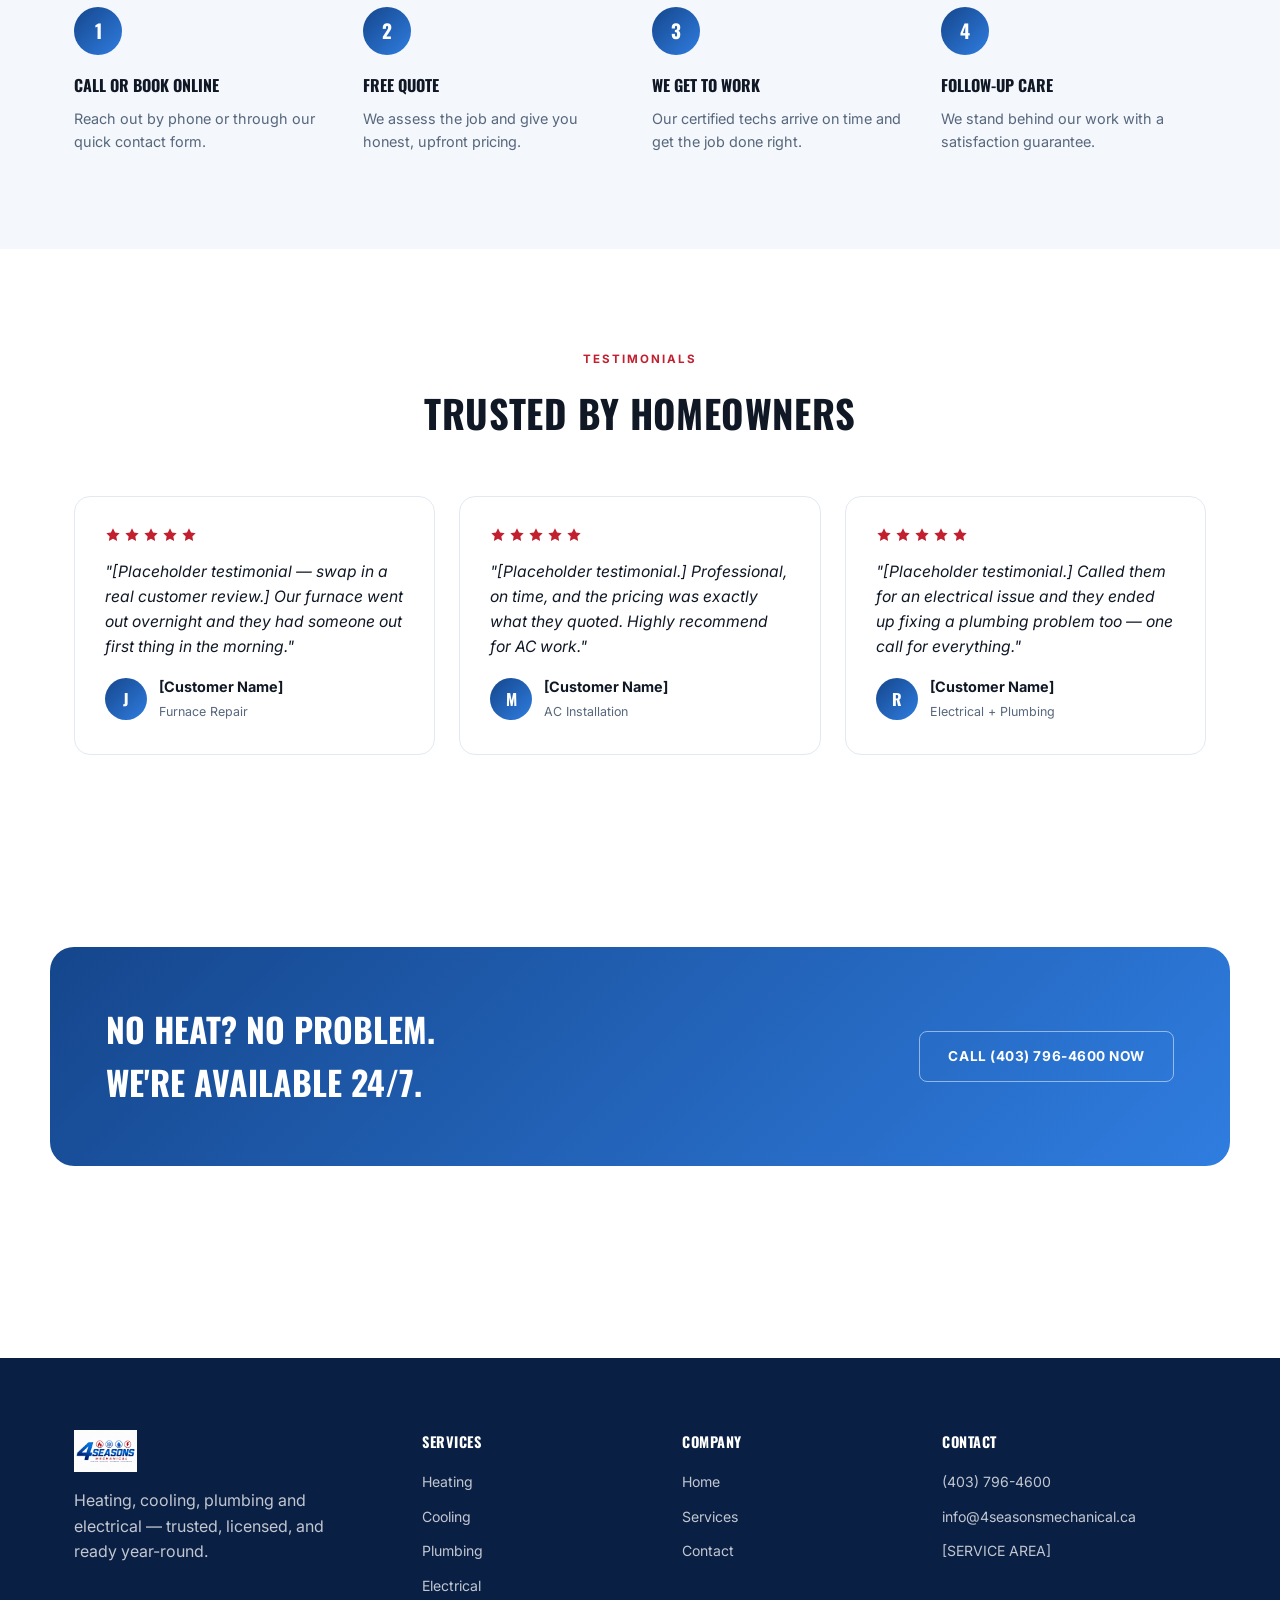
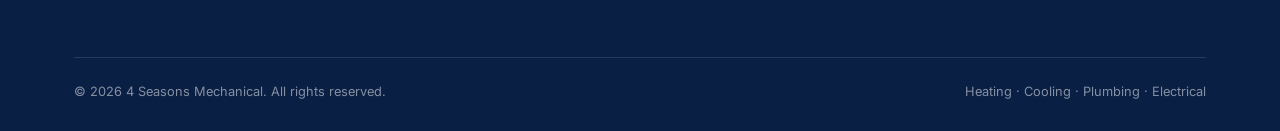
==== commit a730b495: "Add walking handyman loading intro, fix mobile ticker and header - Home page: new preloader — handym" ====
--- a/index.html
+++ b/index.html
@@ -9,6 +9,29 @@
 <link rel="stylesheet" href="css/style.css">
 </head>
 <body>
+
+<!-- ── Preloader: walking handyman intro ──── -->
+<div id="preloader">
+  <button class="pl-skip" id="plSkip">Skip Intro</button>
+  <div class="pl-brand" id="plBrand">
+    <img src="assets/4-seasons-logo.jpg" alt="4 Seasons Mechanical">
+  </div>
+  <div class="pl-ground"></div>
+  <div class="pl-walker" id="plWalker">
+    <div class="pl-bobber">
+      <div class="pl-hardhat"></div>
+      <div class="pl-head"></div>
+      <div class="pl-torso"></div>
+      <div class="pl-leg pl-leg-l"></div>
+      <div class="pl-leg pl-leg-r"></div>
+      <div class="pl-arm pl-arm-back"></div>
+      <div class="pl-arm pl-arm-front">
+        <div class="pl-toolbox-carry"></div>
+      </div>
+    </div>
+  </div>
+  <div class="pl-overlay-fade" id="plOverlay"></div>
+</div>
 
 <!-- ── Header ─────────────────────────────── -->
 <header id="header">
--- a/css/style.css
+++ b/css/style.css
@@ -149,6 +149,64 @@
 .btn-ghost:hover { border-color: var(--blue-500); color: var(--blue-600); }
 [data-theme="dark"] .btn-ghost:hover { color: var(--blue-400); }
 
+/* ── Preloader: walking handyman intro ──────────────────────── */
+#preloader {
+  position: fixed; inset: 0; z-index: 10000;
+  background: var(--blue-900);
+  overflow: hidden;
+}
+#preloader.pl-hidden { display: none; }
+
+.pl-skip {
+  position: absolute; top: 24px; left: 24px; z-index: 20;
+  background: rgba(255,255,255,0.12); color: #fff;
+  border: 1px solid rgba(255,255,255,0.3);
+  padding: 8px 16px; border-radius: 20px; font-size: 0.75rem;
+}
+.pl-skip:hover { background: rgba(255,255,255,0.22); }
+
+.pl-ground { position: absolute; left: 0; right: 0; bottom: 118px; height: 2px; background: rgba(255,255,255,0.12); }
+
+.pl-walker { position: absolute; left: 50%; bottom: 120px; width: 60px; height: 120px; margin-left: -30px; animation: plWalk 2.2s ease-in-out forwards; }
+@keyframes plWalk { from { transform: translateX(-220px); } to { transform: translateX(0); } }
+
+.pl-bobber { position: relative; width: 100%; height: 100%; animation: plBob 0.3s ease-in-out infinite; }
+@keyframes plBob { 0%, 100% { transform: translateY(0); } 50% { transform: translateY(-5px); } }
+
+.pl-head { position: absolute; top: 0; left: 20px; width: 20px; height: 20px; border-radius: 50%; background: #eaf2fc; }
+.pl-hardhat { position: absolute; top: -7px; left: 15px; width: 30px; height: 14px; border-radius: 15px 15px 0 0; background: #c21f2f; transform-origin: bottom center; }
+.pl-hardhat::after { content: ''; position: absolute; bottom: 0; left: -4px; width: 38px; height: 4px; border-radius: 2px; background: #931a26; }
+.pl-arrived .pl-hardhat { animation: plTip 0.7s ease; }
+@keyframes plTip { 0%, 100% { transform: rotate(0deg); } 40% { transform: rotate(-22deg); } }
+
+.pl-torso { position: absolute; top: 20px; left: 16px; width: 28px; height: 44px; border-radius: 10px; background: #2f7de0; }
+
+.pl-leg { position: absolute; top: 60px; width: 10px; height: 40px; border-radius: 5px; background: #101826; transform-origin: top center; }
+.pl-leg-l { left: 18px; animation: plSwingWide 0.6s ease-in-out infinite; }
+.pl-leg-r { left: 32px; animation: plSwingWide 0.6s ease-in-out infinite; animation-delay: -0.3s; }
+@keyframes plSwingWide { 0%, 100% { transform: rotate(22deg); } 50% { transform: rotate(-22deg); } }
+
+.pl-arm { position: absolute; top: 24px; width: 9px; height: 36px; border-radius: 5px; background: #15468c; transform-origin: top center; }
+.pl-arm-back { left: 9px; animation: plSwingWide 0.6s ease-in-out infinite; animation-delay: -0.3s; }
+.pl-arm-front { left: 42px; animation: plSwingSmall 0.6s ease-in-out infinite; }
+@keyframes plSwingSmall { 0%, 100% { transform: rotate(8deg); } 50% { transform: rotate(-10deg); } }
+
+.pl-toolbox-carry { position: absolute; top: 32px; left: -6px; width: 26px; height: 18px; border-radius: 3px; background: #e0293b; border: 2px solid #7a1420; }
+.pl-toolbox-carry::before { content: ''; position: absolute; top: -6px; left: 8px; width: 10px; height: 6px; border: 2px solid #7a1420; border-bottom: none; border-radius: 4px 4px 0 0; }
+
+.pl-arrived .pl-leg, .pl-arrived .pl-arm-front { animation: none; transform: rotate(0deg); }
+.pl-arrived .pl-arm-back { animation: plPoint 0.9s ease forwards; }
+@keyframes plPoint { 0% { transform: rotate(8deg); } 55% { transform: rotate(-172deg); } 100% { transform: rotate(-158deg); } }
+
+.pl-brand { position: absolute; left: 50%; top: 30%; transform: translate(-50%, -10px) scale(0.85); opacity: 0; text-align: center; }
+.pl-brand img { width: 180px; max-width: 56vw; border-radius: 10px; background: #fff; padding: 10px; box-shadow: 0 20px 44px rgba(0,0,0,0.4); }
+.pl-brand.pl-show { animation: plBrandIn 0.5s cubic-bezier(0.34, 1.56, 0.64, 1) forwards; }
+@keyframes plBrandIn { to { opacity: 1; transform: translate(-50%, 0) scale(1); } }
+
+.pl-overlay-fade { position: absolute; inset: 0; background: var(--blue-900); opacity: 0; pointer-events: none; }
+.pl-overlay-fade.pl-reveal { animation: plFadeOut 0.7s ease forwards; }
+@keyframes plFadeOut { to { opacity: 1; } }
+
 /* ── Header ──────────────────────────────────────────────── */
 #header {
   position: fixed;
@@ -415,9 +473,6 @@
 @keyframes statsTicker {
   from { transform: translateX(-50%); }
   to { transform: translateX(0%); }
-}
-@media (prefers-reduced-motion: reduce) {
-  .stats-track { animation: none; }
 }
 
 /* ── Home Builders Banner ───────────────────────────────── */
@@ -644,7 +699,9 @@
 /* ── Responsive ─────────────────────────────────────────── */
 @media (max-width: 980px) {
   nav.main-nav { display: none; }
-  .header-phone span { display: none; }
+  .header-phone { display: none; }
+  .header-actions { gap: 6px; }
+  .header-actions .btn-primary { padding: 10px 14px; font-size: 0.72rem; }
   .hero-grid { grid-template-columns: 1fr; }
   .hero-visual { order: -1; max-width: 320px; margin: 0 auto 24px; }
   .grid-4, .steps { grid-template-columns: repeat(2, 1fr); }
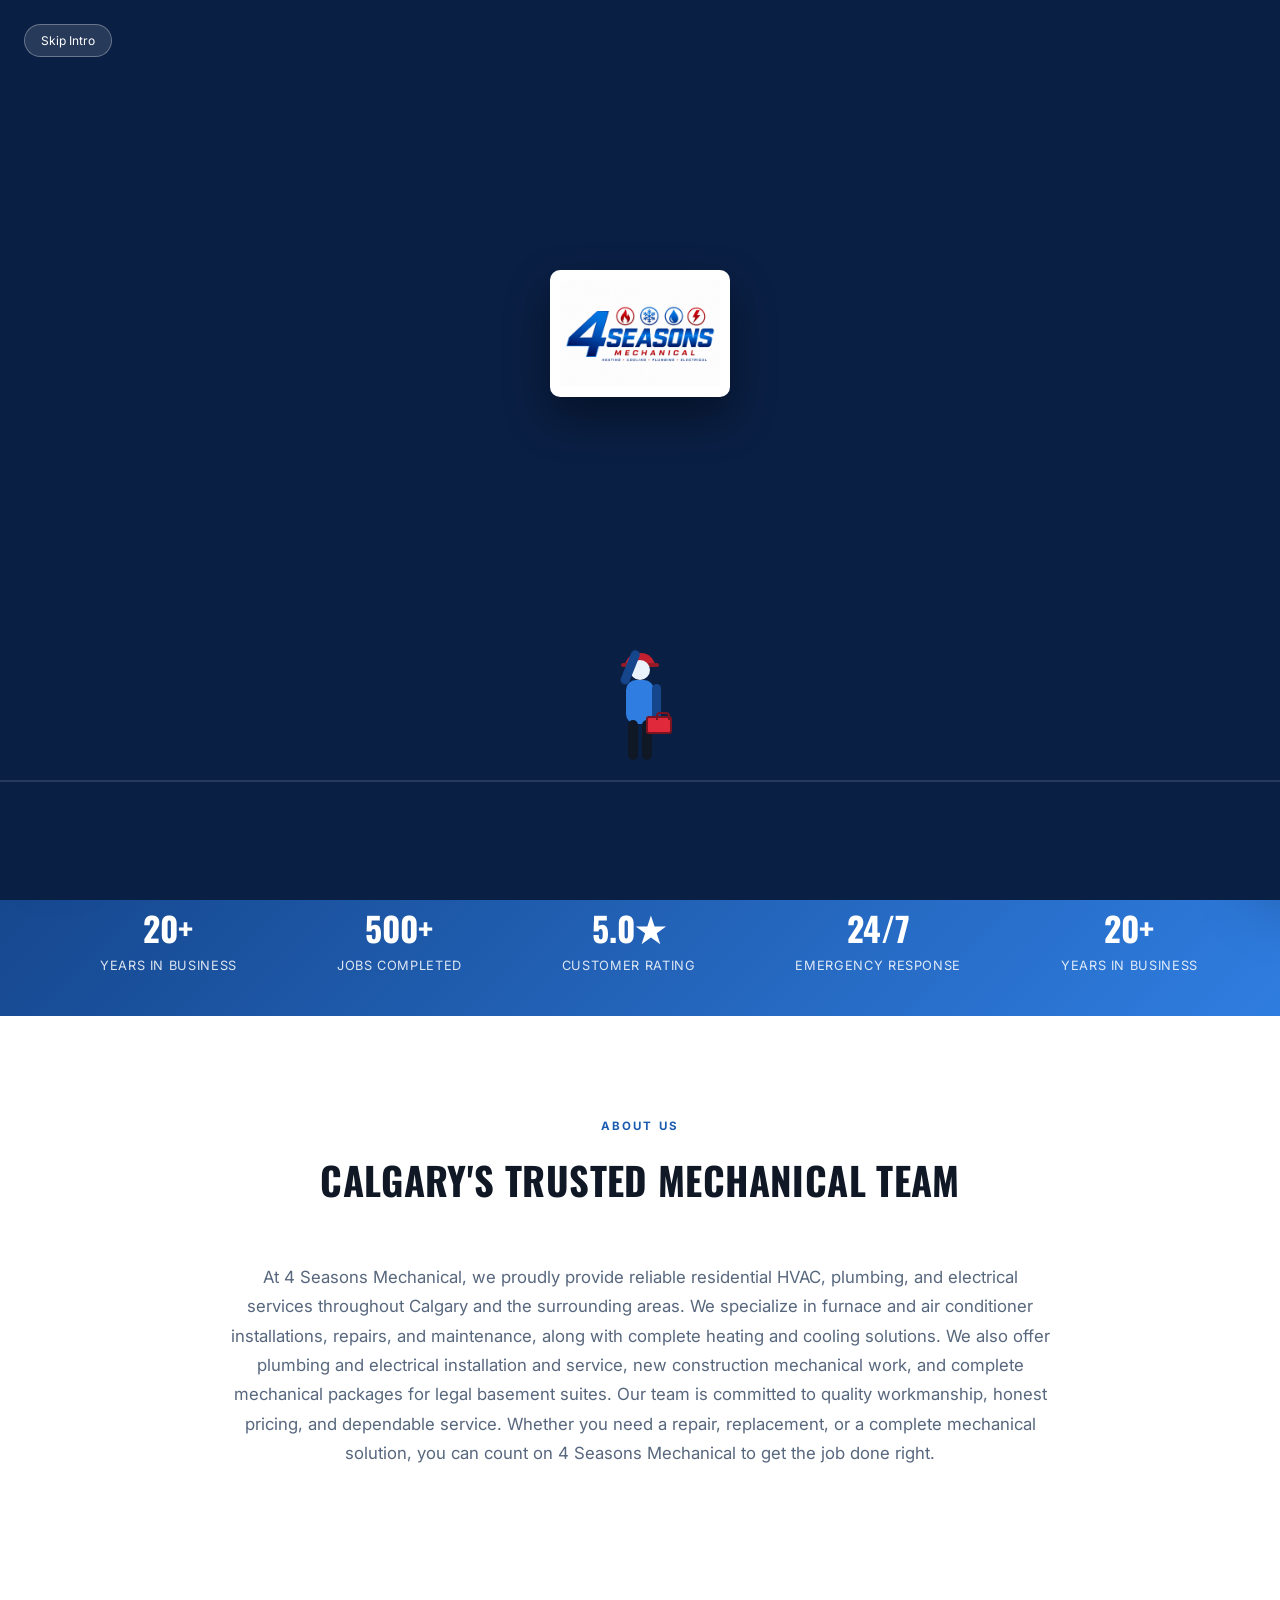
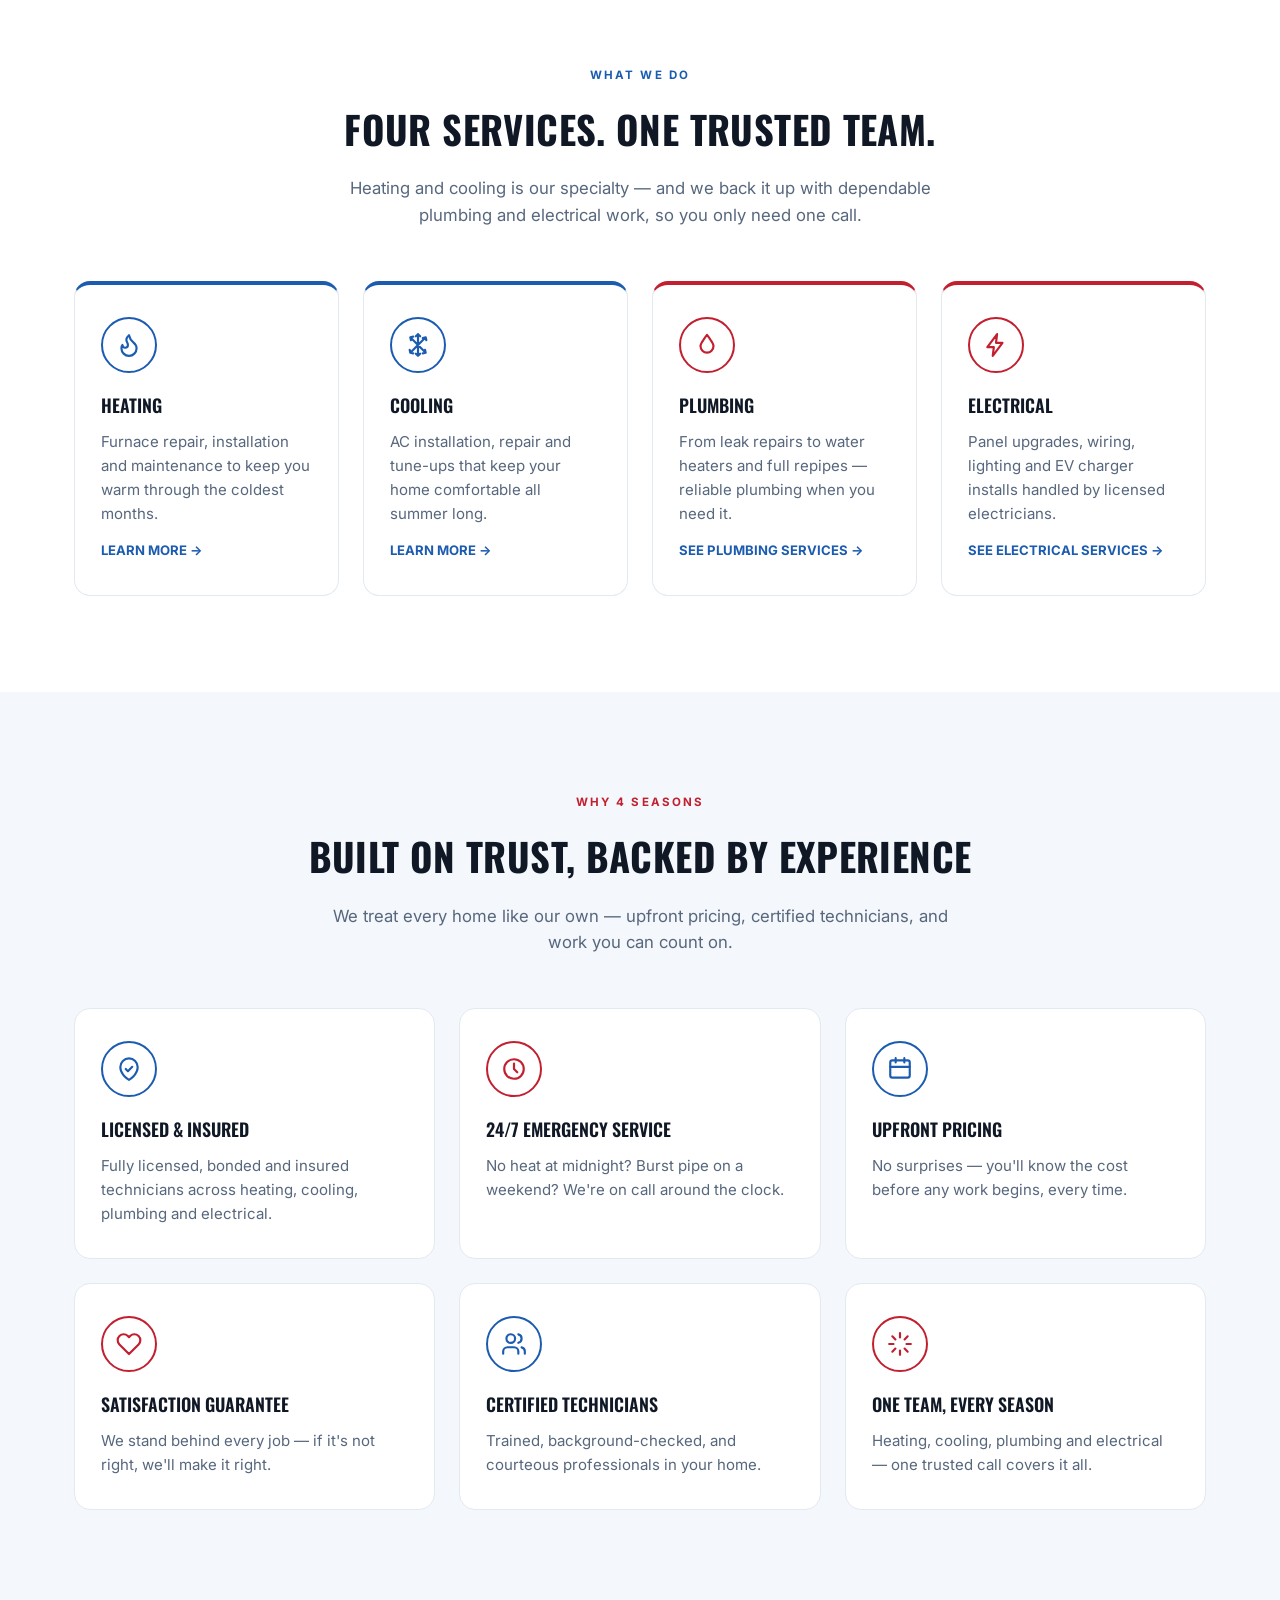
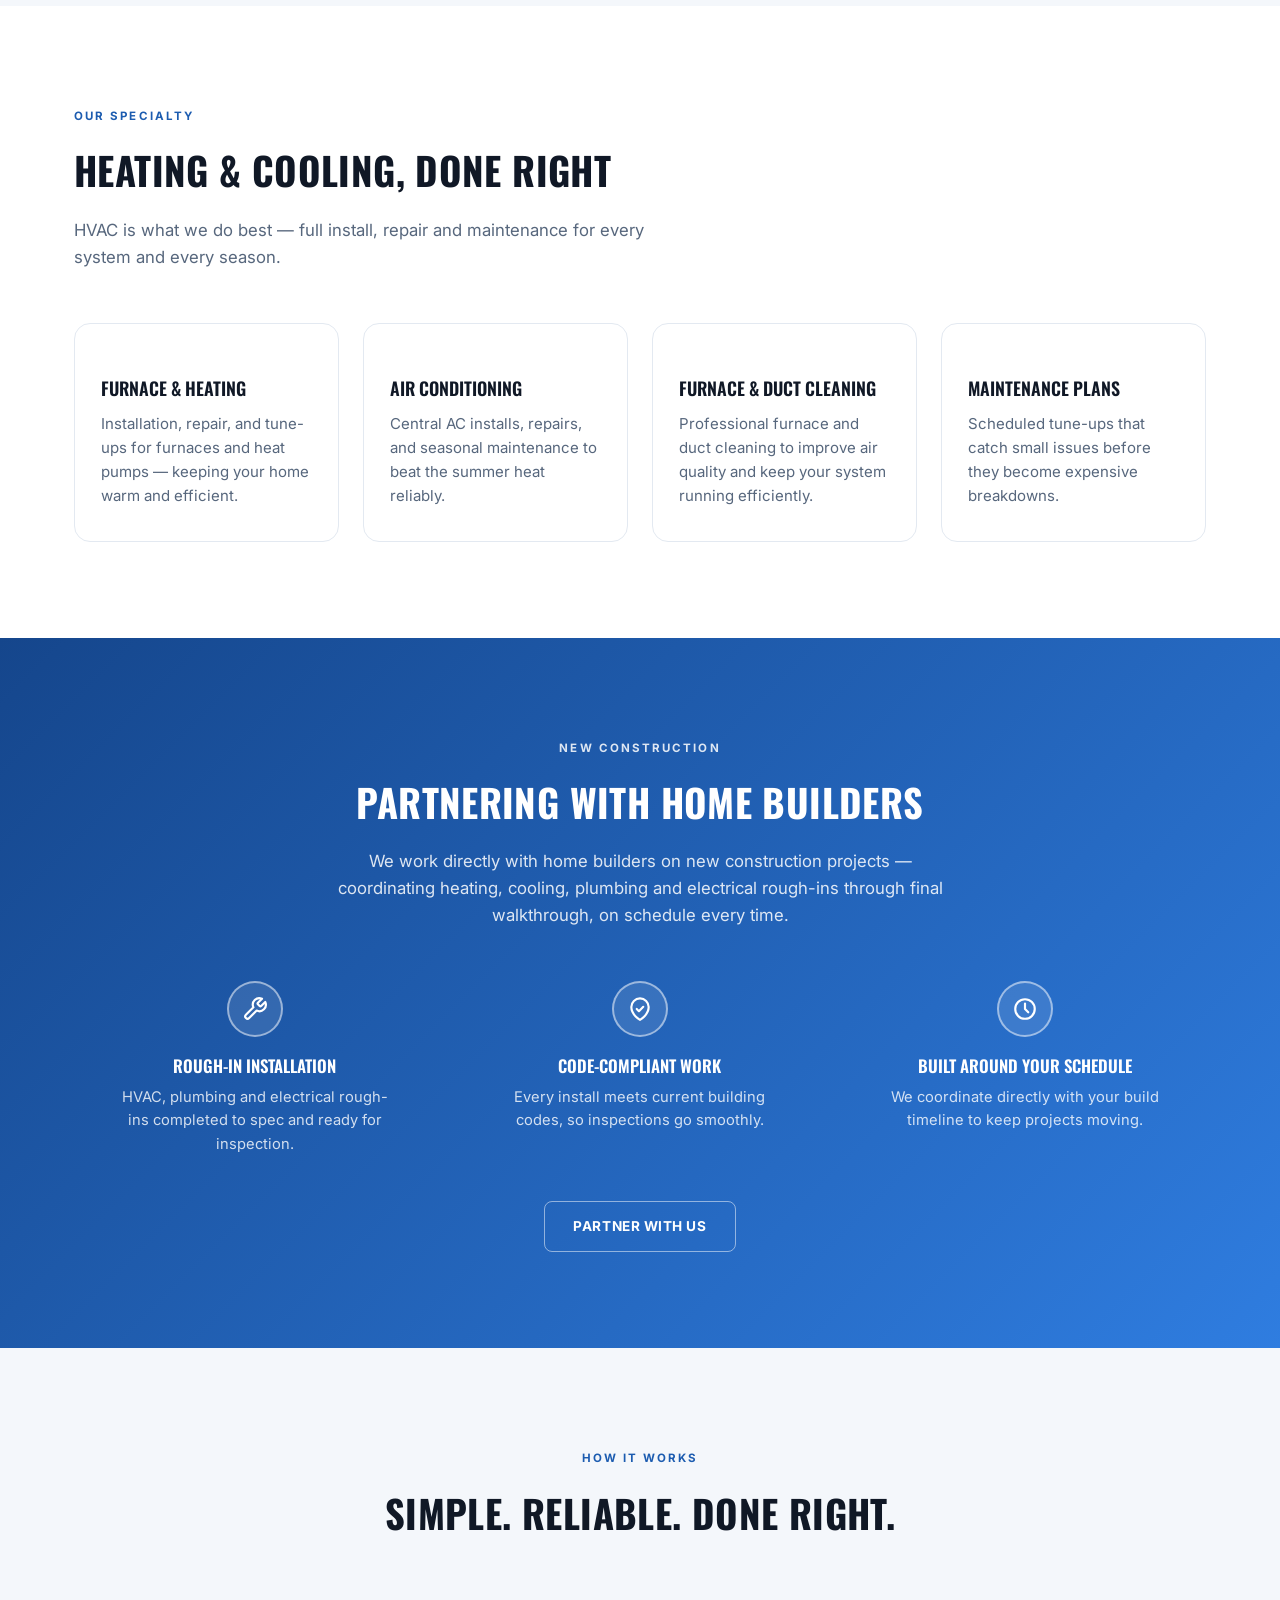
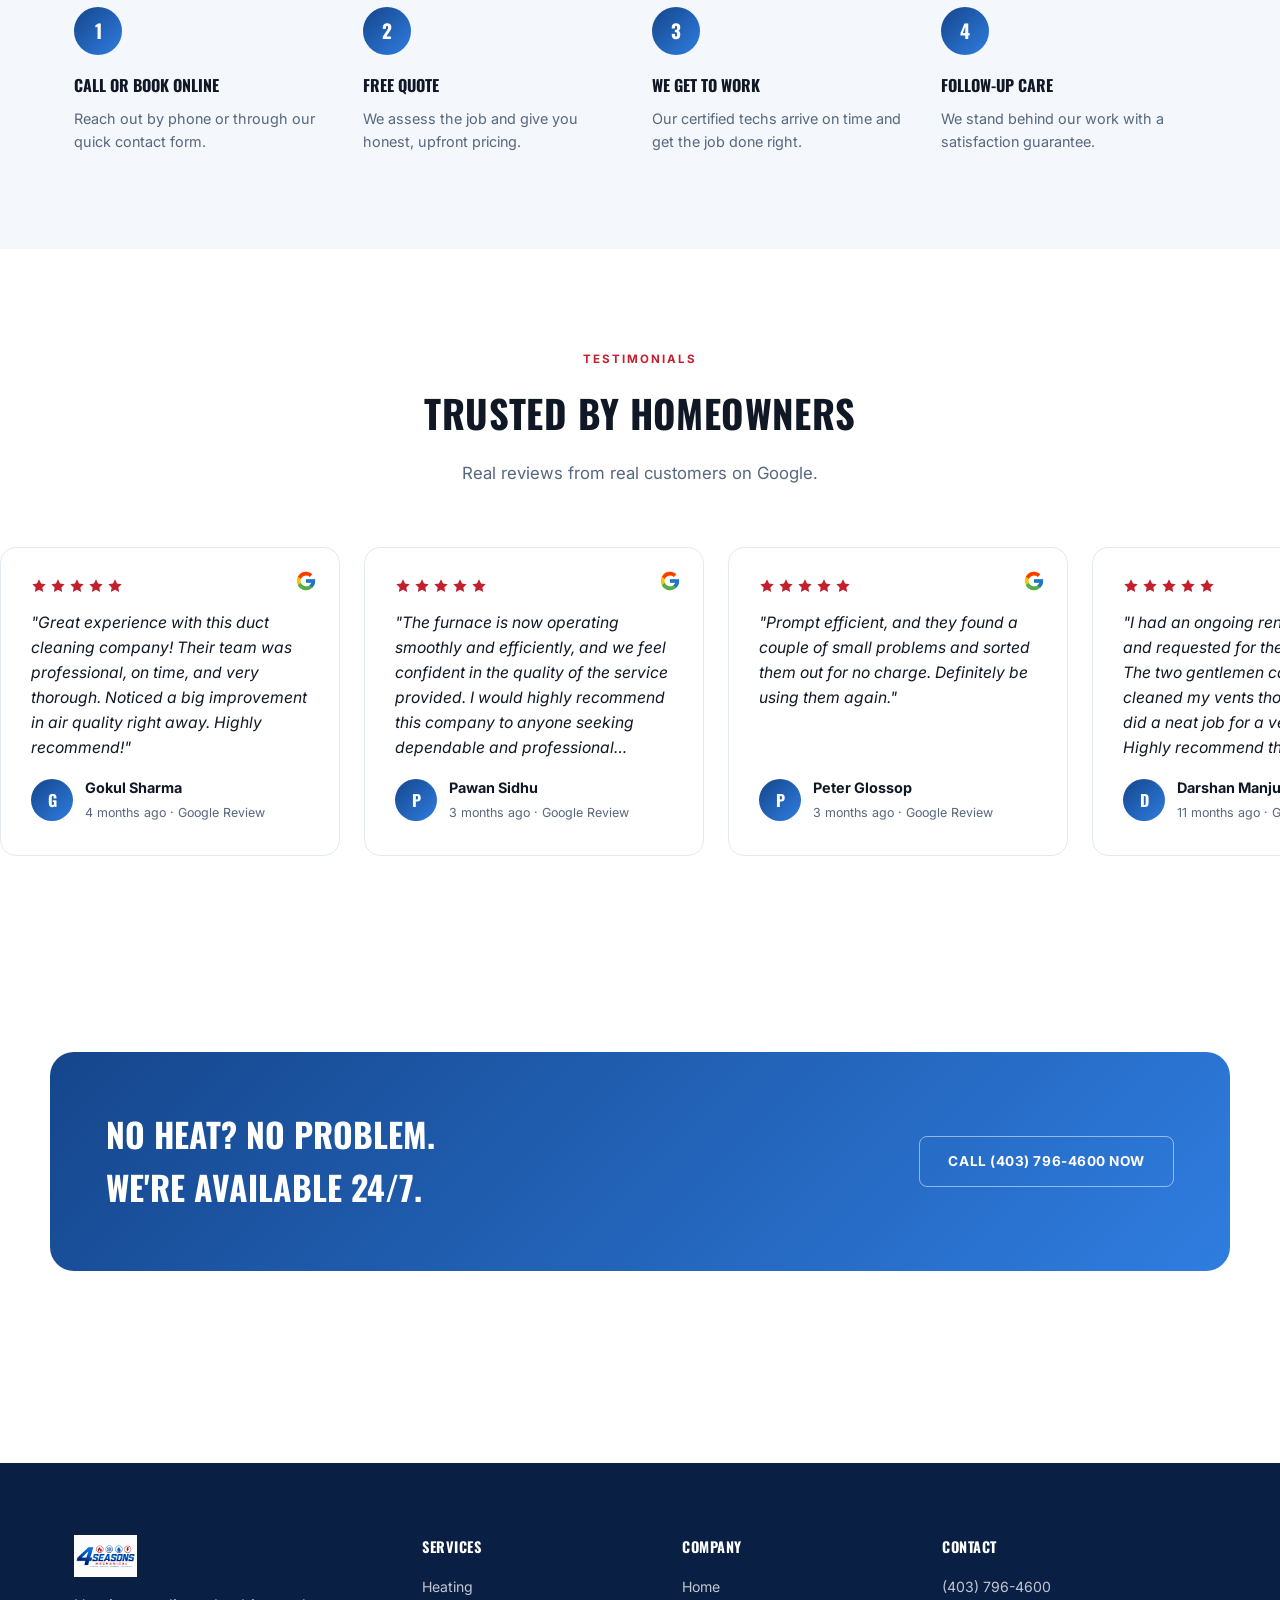
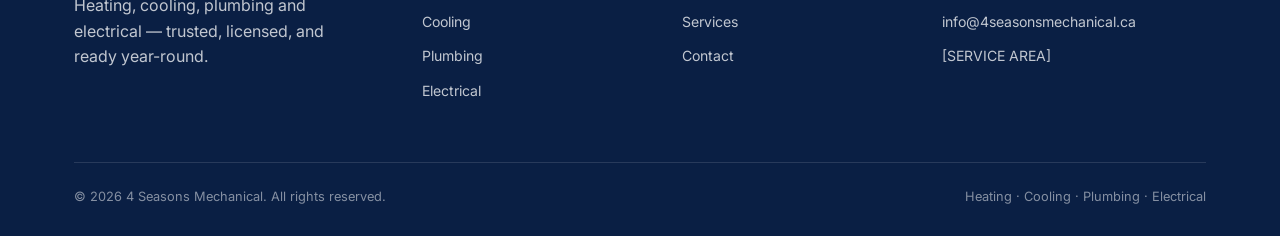
==== commit cb1b60db: "Add real Google reviews ticker with Google badge, fix intro replay behavior - Testimonials section n" ====
--- a/index.html
+++ b/index.html
@@ -351,57 +351,17 @@
   </div>
 </section>
 
-<!-- ── Testimonials ───────────────────────── -->
-<section class="section">
+<!-- ── Testimonials (ticker) ──────────────── -->
+<section class="section testimonials-section">
   <div class="container">
     <div class="section-head center">
       <span class="eyebrow red">Testimonials</span>
       <h2 class="section-title">Trusted By Homeowners</h2>
-    </div>
-    <div class="grid-3">
-      <div class="testimonial-card">
-        <div class="stars">
-          <svg viewBox="0 0 24 24" fill="currentColor"><path d="M12 2l3.09 6.26L22 9.27l-5 4.87 1.18 6.88L12 17.77l-6.18 3.25L7 14.14 2 9.27l6.91-1.01z"/></svg>
-          <svg viewBox="0 0 24 24" fill="currentColor"><path d="M12 2l3.09 6.26L22 9.27l-5 4.87 1.18 6.88L12 17.77l-6.18 3.25L7 14.14 2 9.27l6.91-1.01z"/></svg>
-          <svg viewBox="0 0 24 24" fill="currentColor"><path d="M12 2l3.09 6.26L22 9.27l-5 4.87 1.18 6.88L12 17.77l-6.18 3.25L7 14.14 2 9.27l6.91-1.01z"/></svg>
-          <svg viewBox="0 0 24 24" fill="currentColor"><path d="M12 2l3.09 6.26L22 9.27l-5 4.87 1.18 6.88L12 17.77l-6.18 3.25L7 14.14 2 9.27l6.91-1.01z"/></svg>
-          <svg viewBox="0 0 24 24" fill="currentColor"><path d="M12 2l3.09 6.26L22 9.27l-5 4.87 1.18 6.88L12 17.77l-6.18 3.25L7 14.14 2 9.27l6.91-1.01z"/></svg>
-        </div>
-        <p class="quote">"[Placeholder testimonial — swap in a real customer review.] Our furnace went out overnight and they had someone out first thing in the morning."</p>
-        <div class="testimonial-who">
-          <div class="testimonial-avatar">J</div>
-          <div><b>[Customer Name]</b><span>Furnace Repair</span></div>
-        </div>
-      </div>
-      <div class="testimonial-card">
-        <div class="stars">
-          <svg viewBox="0 0 24 24" fill="currentColor"><path d="M12 2l3.09 6.26L22 9.27l-5 4.87 1.18 6.88L12 17.77l-6.18 3.25L7 14.14 2 9.27l6.91-1.01z"/></svg>
-          <svg viewBox="0 0 24 24" fill="currentColor"><path d="M12 2l3.09 6.26L22 9.27l-5 4.87 1.18 6.88L12 17.77l-6.18 3.25L7 14.14 2 9.27l6.91-1.01z"/></svg>
-          <svg viewBox="0 0 24 24" fill="currentColor"><path d="M12 2l3.09 6.26L22 9.27l-5 4.87 1.18 6.88L12 17.77l-6.18 3.25L7 14.14 2 9.27l6.91-1.01z"/></svg>
-          <svg viewBox="0 0 24 24" fill="currentColor"><path d="M12 2l3.09 6.26L22 9.27l-5 4.87 1.18 6.88L12 17.77l-6.18 3.25L7 14.14 2 9.27l6.91-1.01z"/></svg>
-          <svg viewBox="0 0 24 24" fill="currentColor"><path d="M12 2l3.09 6.26L22 9.27l-5 4.87 1.18 6.88L12 17.77l-6.18 3.25L7 14.14 2 9.27l6.91-1.01z"/></svg>
-        </div>
-        <p class="quote">"[Placeholder testimonial.] Professional, on time, and the pricing was exactly what they quoted. Highly recommend for AC work."</p>
-        <div class="testimonial-who">
-          <div class="testimonial-avatar">M</div>
-          <div><b>[Customer Name]</b><span>AC Installation</span></div>
-        </div>
-      </div>
-      <div class="testimonial-card">
-        <div class="stars">
-          <svg viewBox="0 0 24 24" fill="currentColor"><path d="M12 2l3.09 6.26L22 9.27l-5 4.87 1.18 6.88L12 17.77l-6.18 3.25L7 14.14 2 9.27l6.91-1.01z"/></svg>
-          <svg viewBox="0 0 24 24" fill="currentColor"><path d="M12 2l3.09 6.26L22 9.27l-5 4.87 1.18 6.88L12 17.77l-6.18 3.25L7 14.14 2 9.27l6.91-1.01z"/></svg>
-          <svg viewBox="0 0 24 24" fill="currentColor"><path d="M12 2l3.09 6.26L22 9.27l-5 4.87 1.18 6.88L12 17.77l-6.18 3.25L7 14.14 2 9.27l6.91-1.01z"/></svg>
-          <svg viewBox="0 0 24 24" fill="currentColor"><path d="M12 2l3.09 6.26L22 9.27l-5 4.87 1.18 6.88L12 17.77l-6.18 3.25L7 14.14 2 9.27l6.91-1.01z"/></svg>
-          <svg viewBox="0 0 24 24" fill="currentColor"><path d="M12 2l3.09 6.26L22 9.27l-5 4.87 1.18 6.88L12 17.77l-6.18 3.25L7 14.14 2 9.27l6.91-1.01z"/></svg>
-        </div>
-        <p class="quote">"[Placeholder testimonial.] Called them for an electrical issue and they ended up fixing a plumbing problem too — one call for everything."</p>
-        <div class="testimonial-who">
-          <div class="testimonial-avatar">R</div>
-          <div><b>[Customer Name]</b><span>Electrical + Plumbing</span></div>
-        </div>
-      </div>
-    </div>
+      <p class="section-sub">Real reviews from real customers on Google.</p>
+    </div>
+  </div>
+  <div class="testimonials-strip">
+    <div class="testimonials-track" id="testimonialsTrack"></div>
   </div>
 </section>
 
--- a/css/style.css
+++ b/css/style.css
@@ -501,11 +501,28 @@
 .step h4 { font-family: var(--font-display); text-transform: uppercase; font-size: 1rem; margin-bottom: 8px; }
 .step p { color: var(--text-muted); font-size: 0.9rem; }
 
-/* ── Testimonials ───────────────────────────────────────── */
+/* ── Testimonials (ticker) ────────────────────────────────── */
+.testimonials-strip { overflow: hidden; padding: 8px 0 4px; margin-top: 12px; }
+.testimonials-track {
+  display: flex; gap: 24px; width: max-content;
+  animation: statsTicker 55s linear infinite;
+}
+.testimonials-strip:hover .testimonials-track { animation-play-state: paused; }
+.testimonials-track .testimonial-card { width: 340px; flex-shrink: 0; }
+.testimonials-track .testimonial-card p.quote {
+  display: -webkit-box; -webkit-line-clamp: 6; -webkit-box-orient: vertical; overflow: hidden;
+}
+@media (max-width: 620px) {
+  .testimonials-track .testimonial-card { width: 280px; }
+}
+
 .testimonial-card {
+  position: relative;
   background: var(--surface); border: 1px solid var(--border); border-radius: 16px;
   padding: 30px; display: flex; flex-direction: column; gap: 16px;
 }
+.testimonial-google-badge { position: absolute; top: 22px; right: 22px; width: 22px; height: 22px; }
+.testimonial-google-badge svg { width: 100%; height: 100%; }
 .stars { display: flex; gap: 3px; color: var(--red-600); }
 .stars svg { width: 16px; height: 16px; }
 .testimonial-card p.quote { color: var(--text); font-size: 0.98rem; font-style: italic; }
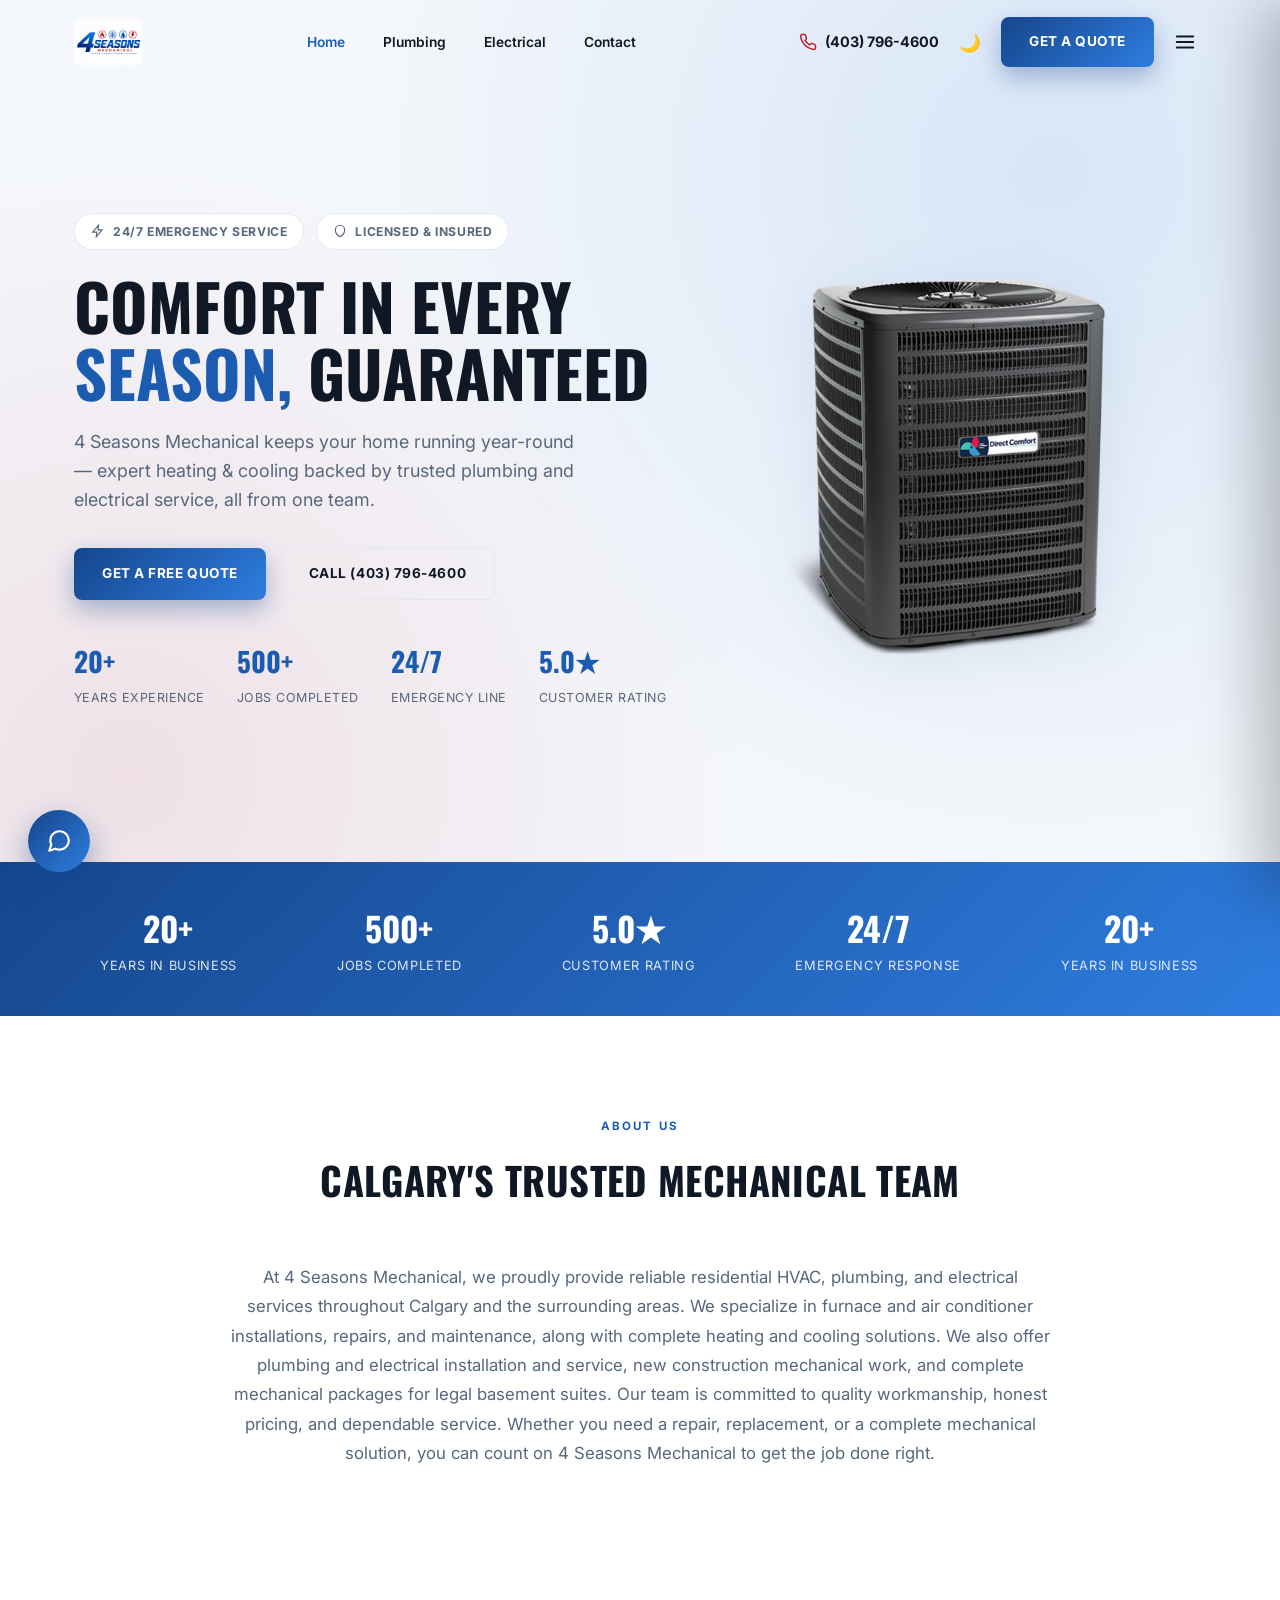
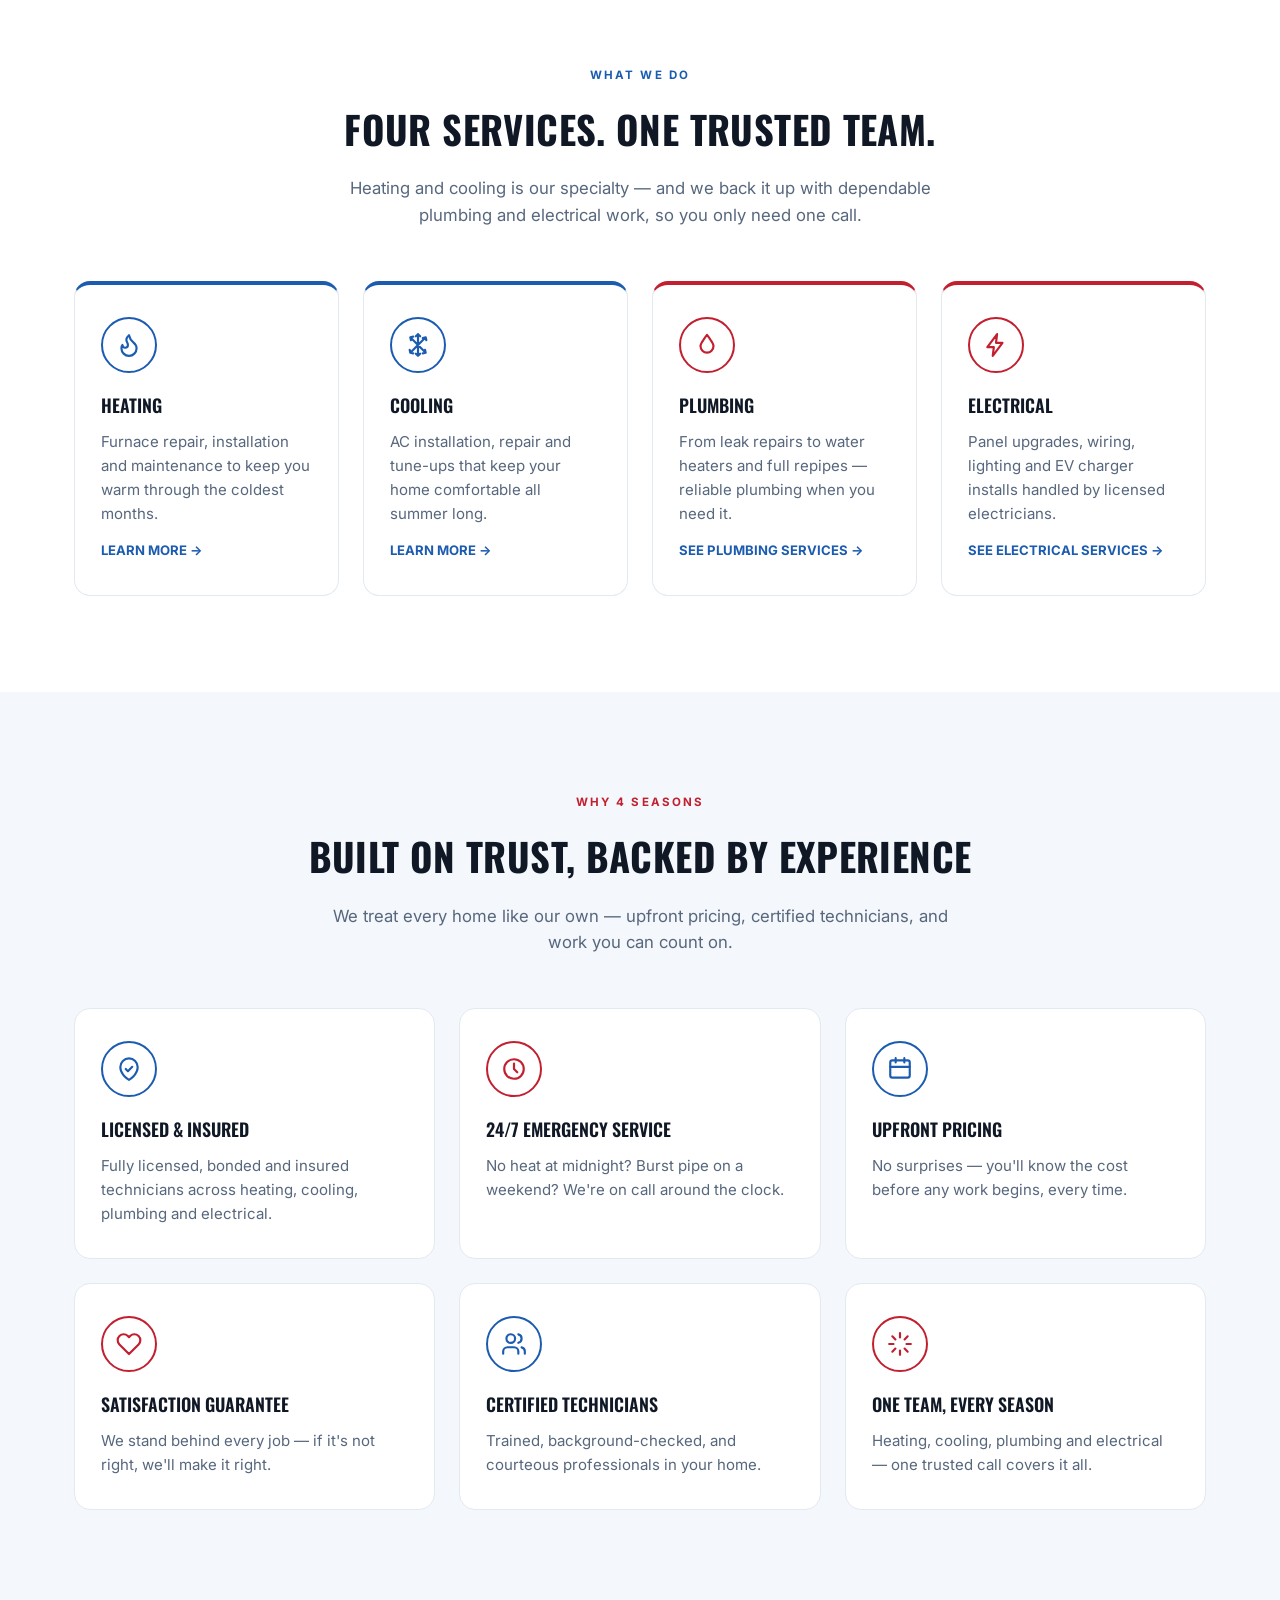
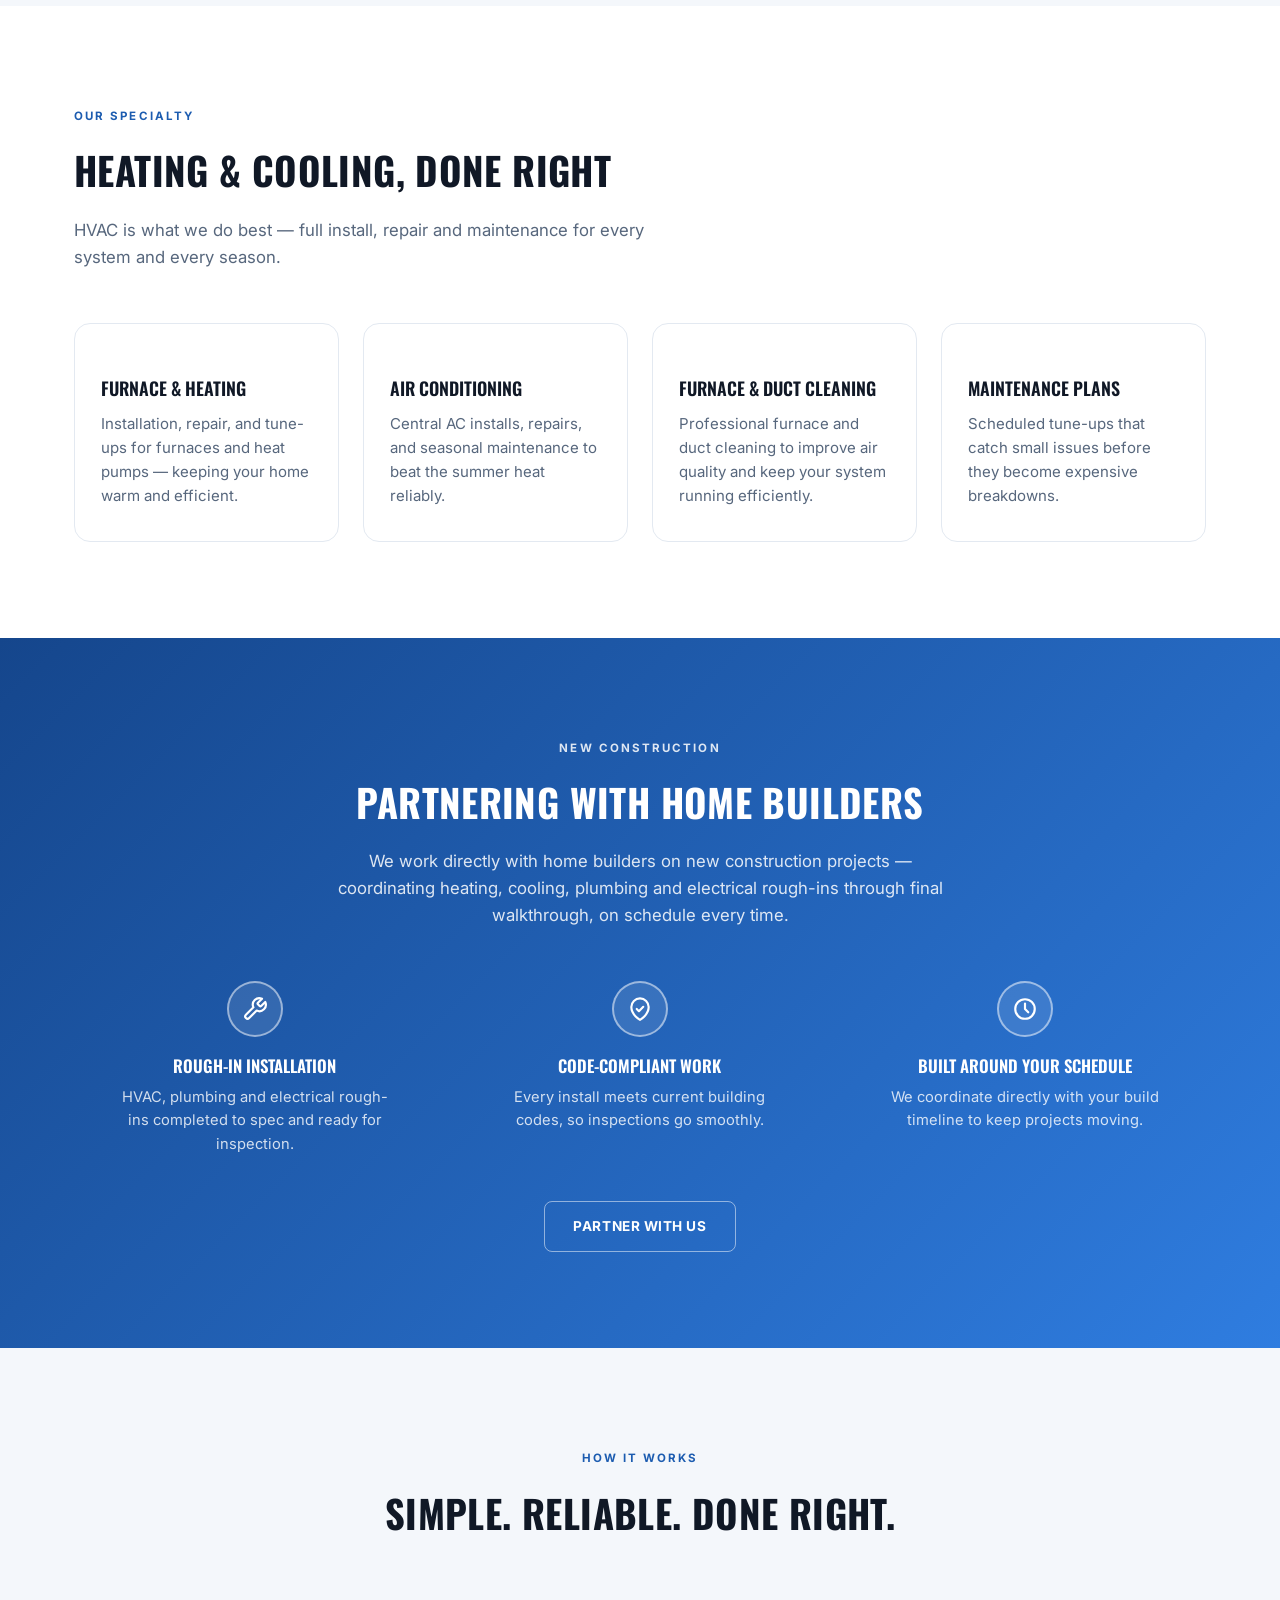
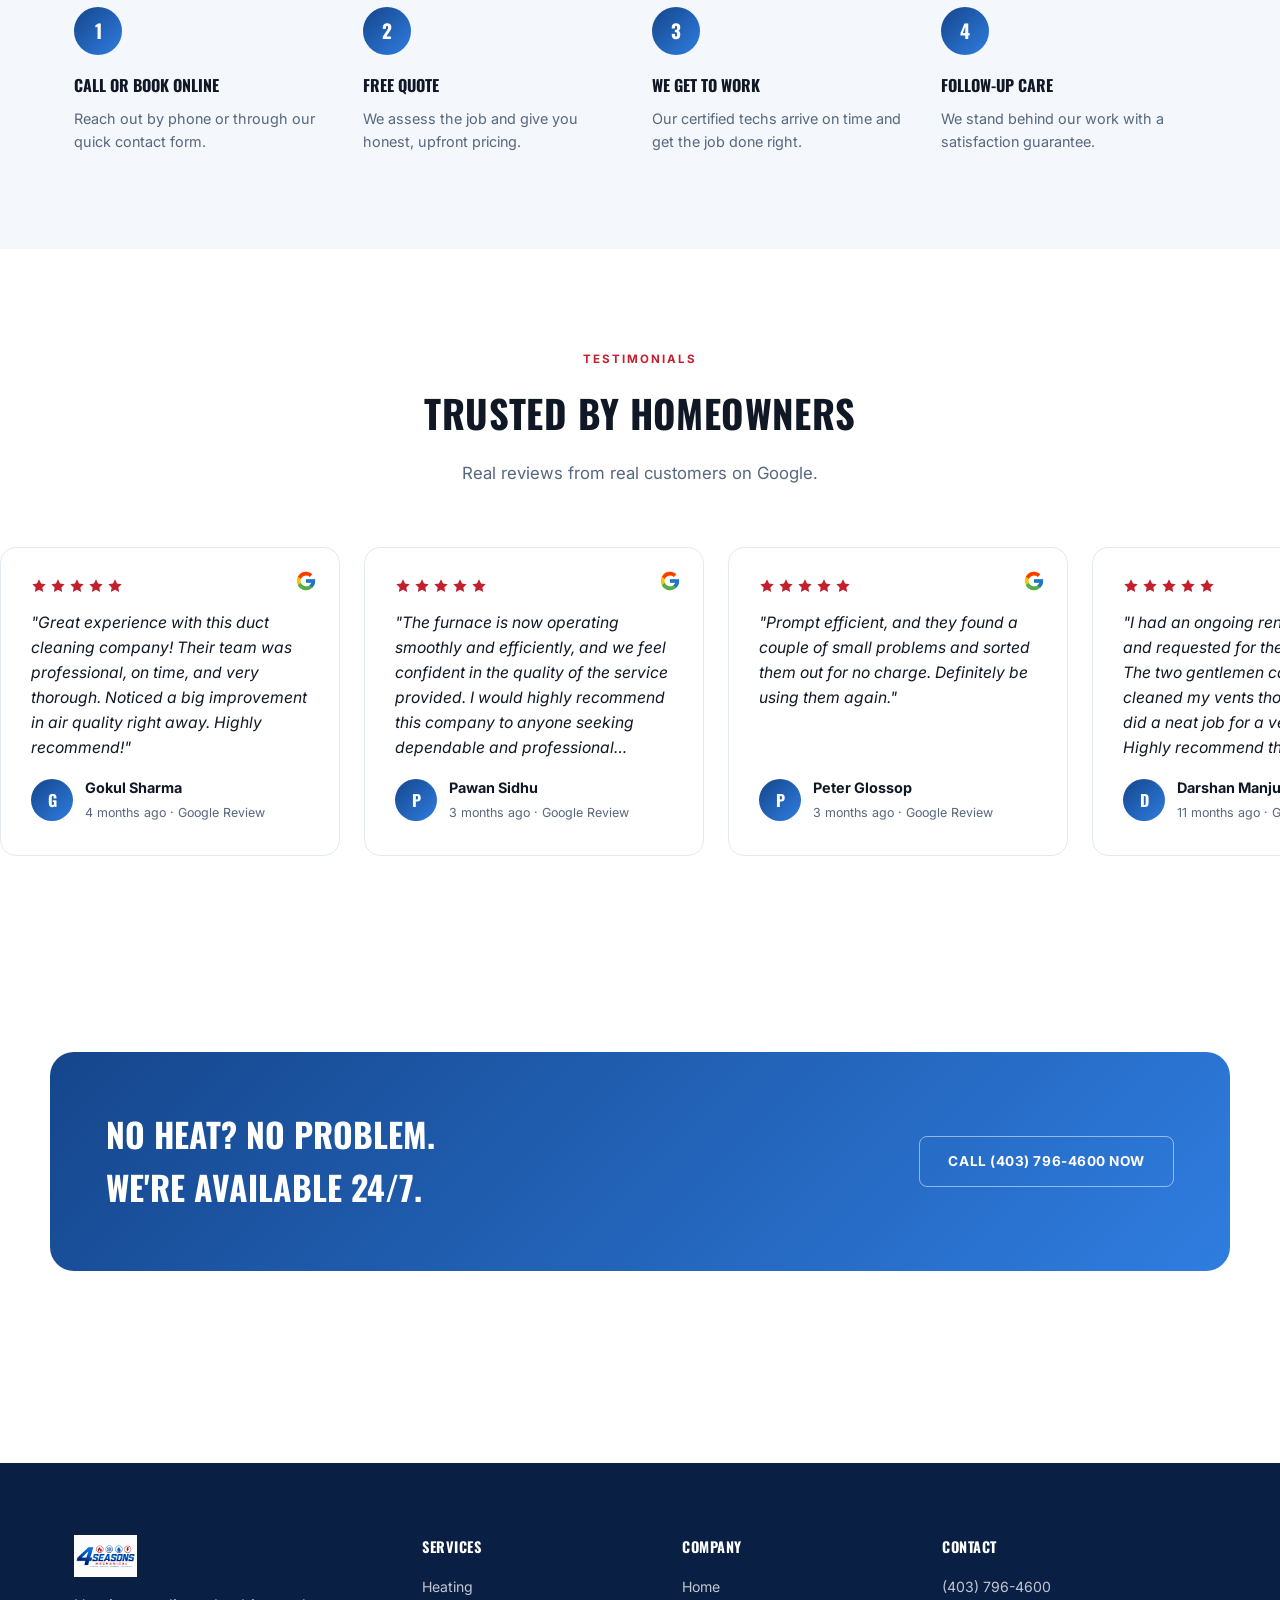
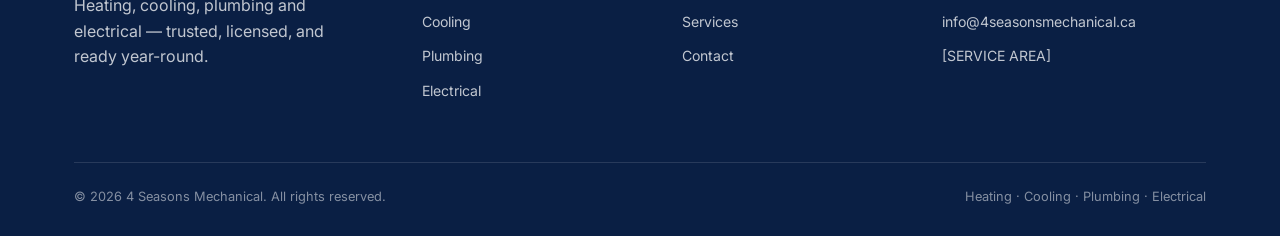
==== commit c27eb68e: "Swap hero illustrations for real product photos, revert to logo+icon pulse intro - Home, Plumbing, E" ====
--- a/index.html
+++ b/index.html
@@ -10,27 +10,18 @@
 </head>
 <body>
 
-<!-- ── Preloader: walking handyman intro ──── -->
+<!-- ── Preloader: logo + icon pulse intro ─── -->
 <div id="preloader">
   <button class="pl-skip" id="plSkip">Skip Intro</button>
-  <div class="pl-brand" id="plBrand">
-    <img src="assets/4-seasons-logo.jpg" alt="4 Seasons Mechanical">
-  </div>
-  <div class="pl-ground"></div>
-  <div class="pl-walker" id="plWalker">
-    <div class="pl-bobber">
-      <div class="pl-hardhat"></div>
-      <div class="pl-head"></div>
-      <div class="pl-torso"></div>
-      <div class="pl-leg pl-leg-l"></div>
-      <div class="pl-leg pl-leg-r"></div>
-      <div class="pl-arm pl-arm-back"></div>
-      <div class="pl-arm pl-arm-front">
-        <div class="pl-toolbox-carry"></div>
-      </div>
-    </div>
-  </div>
-  <div class="pl-overlay-fade" id="plOverlay"></div>
+  <div class="pl-inner">
+    <img src="assets/4-seasons-logo.jpg" alt="4 Seasons Mechanical" class="pl-logo-pop">
+    <div class="pl-icons">
+      <span class="pl-icon pl-icon-flame"><svg viewBox="0 0 24 24" fill="none" stroke="currentColor" stroke-width="2" stroke-linecap="round" stroke-linejoin="round"><path d="M8.5 14.5A2.5 2.5 0 0 0 11 12c0-1.38-.5-2-1-3-1.072-2.143-.224-4.054 2-6 .5 2.5 2 4.9 4 6.5 2 1.6 3 3.5 3 5.5a7 7 0 1 1-14 0c0-1.153.433-2.294 1-3a2.5 2.5 0 0 0 2.5 2.5z"/></svg></span>
+      <span class="pl-icon pl-icon-snow"><svg viewBox="0 0 24 24" fill="none" stroke="currentColor" stroke-width="2" stroke-linecap="round" stroke-linejoin="round"><path d="M12 2v20M12 2l-2 2M12 2l2 2M12 22l-2-2M12 22l2-2M4.9 4.9l14.2 14.2M4.9 4.9l.6 2.7M4.9 4.9l2.7-.6M19.1 19.1l-.6-2.7M19.1 19.1l-2.7.6M19.1 4.9L4.9 19.1M19.1 4.9l-2.7.6M19.1 4.9l.6 2.7M4.9 19.1l2.7.6M4.9 19.1l-.6-2.7"/></svg></span>
+      <span class="pl-icon pl-icon-drop"><svg viewBox="0 0 24 24" fill="currentColor"><path d="M12 2.69s-1.6 2.05-3.28 4.53C7.14 9.4 6 11.3 6 13a6 6 0 0 0 12 0c0-1.7-1.14-3.6-2.72-5.78C13.6 4.74 12 2.69 12 2.69z"/></svg></span>
+      <span class="pl-icon pl-icon-bolt"><svg viewBox="0 0 24 24" fill="currentColor"><path d="m13 2-9 12h6l-1 8 9-12h-6l1-8z"/></svg></span>
+    </div>
+  </div>
 </div>
 
 <!-- ── Header ─────────────────────────────── -->
@@ -122,41 +113,7 @@
     </div>
     <div class="hero-visual">
       <div class="hero-visual-card">
-        <svg class="hero-illustration" viewBox="0 0 400 460" fill="none" xmlns="http://www.w3.org/2000/svg" role="img" aria-label="Illustration of a furnace and air conditioning unit">
-          <ellipse cx="200" cy="424" rx="150" ry="16" fill="rgba(16,24,38,0.10)"/>
-
-          <!-- Furnace unit -->
-          <rect x="38" y="96" width="120" height="256" rx="10" fill="#ffffff" stroke="#101826" stroke-width="4"/>
-          <rect x="78" y="66" width="34" height="34" rx="4" fill="#eaf2fc" stroke="#15468c" stroke-width="4"/>
-          <line x1="38" y1="140" x2="158" y2="140" stroke="#d7dee8" stroke-width="3"/>
-          <line x1="38" y1="180" x2="158" y2="180" stroke="#d7dee8" stroke-width="3"/>
-          <line x1="38" y1="220" x2="158" y2="220" stroke="#d7dee8" stroke-width="3"/>
-          <rect x="62" y="278" width="72" height="54" rx="6" fill="#101826"/>
-          <path d="M98 320c-9 0-16-7-16-16 0-9 6-14 8-21 4 8 4 12 8 12s3-6 6-10c5 6 10 10 10 19 0 9-7 16-16 16z" fill="#e0293b"/>
-          <circle cx="70" cy="118" r="4" fill="#9aa7ba"/>
-          <circle cx="146" cy="118" r="4" fill="#9aa7ba"/>
-
-          <!-- AC condenser unit -->
-          <rect x="172" y="176" width="150" height="176" rx="14" fill="#eaf2fc" stroke="#15468c" stroke-width="4"/>
-          <circle cx="247" cy="216" r="44" fill="none" stroke="#15468c" stroke-width="4"/>
-          <line x1="247" y1="180" x2="247" y2="252" stroke="#2f7de0" stroke-width="3"/>
-          <line x1="211" y1="216" x2="283" y2="216" stroke="#2f7de0" stroke-width="3"/>
-          <line x1="222" y1="191" x2="272" y2="241" stroke="#2f7de0" stroke-width="3"/>
-          <line x1="272" y1="191" x2="222" y2="241" stroke="#2f7de0" stroke-width="3"/>
-          <line x1="190" y1="290" x2="304" y2="290" stroke="#c7d9f4" stroke-width="4"/>
-          <line x1="190" y1="308" x2="304" y2="308" stroke="#c7d9f4" stroke-width="4"/>
-          <line x1="190" y1="326" x2="304" y2="326" stroke="#c7d9f4" stroke-width="4"/>
-          <rect x="188" y="352" width="18" height="14" rx="2" fill="#15468c"/>
-          <rect x="288" y="352" width="18" height="14" rx="2" fill="#15468c"/>
-
-          <!-- floating accents -->
-          <g transform="translate(300,40)">
-            <path d="M16 0v32M16 0l-6 6M16 0l6 6M16 32l-6-6M16 32l6-6M2 16h28M2 16l6-6M2 16l6 6M30 16l-6-6M30 16l-6 6M5 5l22 22M5 27l22-22" stroke="#2f7de0" stroke-width="2.5" stroke-linecap="round"/>
-          </g>
-          <g transform="translate(30,20)">
-            <path d="M14 0s-11 13-11 22a11 11 0 0 0 22 0C25 13 14 0 14 0z" fill="#e0293b"/>
-          </g>
-        </svg>
+        <img class="hero-illustration" src="assets/ac-unit.png" alt="Air conditioning condenser unit">
       </div>
     </div>
   </div>
--- a/css/style.css
+++ b/css/style.css
@@ -149,7 +149,7 @@
 .btn-ghost:hover { border-color: var(--blue-500); color: var(--blue-600); }
 [data-theme="dark"] .btn-ghost:hover { color: var(--blue-400); }
 
-/* ── Preloader: walking handyman intro ──────────────────────── */
+/* ── Preloader: logo + icon pulse intro ─────────────────────── */
 #preloader {
   position: fixed; inset: 0; z-index: 10000;
   background: var(--blue-900);
@@ -165,47 +165,42 @@
 }
 .pl-skip:hover { background: rgba(255,255,255,0.22); }
 
-.pl-ground { position: absolute; left: 0; right: 0; bottom: 118px; height: 2px; background: rgba(255,255,255,0.12); }
-
-.pl-walker { position: absolute; left: 50%; bottom: 120px; width: 60px; height: 120px; margin-left: -30px; animation: plWalk 2.2s ease-in-out forwards; }
-@keyframes plWalk { from { transform: translateX(-220px); } to { transform: translateX(0); } }
-
-.pl-bobber { position: relative; width: 100%; height: 100%; animation: plBob 0.3s ease-in-out infinite; }
-@keyframes plBob { 0%, 100% { transform: translateY(0); } 50% { transform: translateY(-5px); } }
-
-.pl-head { position: absolute; top: 0; left: 20px; width: 20px; height: 20px; border-radius: 50%; background: #eaf2fc; }
-.pl-hardhat { position: absolute; top: -7px; left: 15px; width: 30px; height: 14px; border-radius: 15px 15px 0 0; background: #c21f2f; transform-origin: bottom center; }
-.pl-hardhat::after { content: ''; position: absolute; bottom: 0; left: -4px; width: 38px; height: 4px; border-radius: 2px; background: #931a26; }
-.pl-arrived .pl-hardhat { animation: plTip 0.7s ease; }
-@keyframes plTip { 0%, 100% { transform: rotate(0deg); } 40% { transform: rotate(-22deg); } }
-
-.pl-torso { position: absolute; top: 20px; left: 16px; width: 28px; height: 44px; border-radius: 10px; background: #2f7de0; }
-
-.pl-leg { position: absolute; top: 60px; width: 10px; height: 40px; border-radius: 5px; background: #101826; transform-origin: top center; }
-.pl-leg-l { left: 18px; animation: plSwingWide 0.6s ease-in-out infinite; }
-.pl-leg-r { left: 32px; animation: plSwingWide 0.6s ease-in-out infinite; animation-delay: -0.3s; }
-@keyframes plSwingWide { 0%, 100% { transform: rotate(22deg); } 50% { transform: rotate(-22deg); } }
-
-.pl-arm { position: absolute; top: 24px; width: 9px; height: 36px; border-radius: 5px; background: #15468c; transform-origin: top center; }
-.pl-arm-back { left: 9px; animation: plSwingWide 0.6s ease-in-out infinite; animation-delay: -0.3s; }
-.pl-arm-front { left: 42px; animation: plSwingSmall 0.6s ease-in-out infinite; }
-@keyframes plSwingSmall { 0%, 100% { transform: rotate(8deg); } 50% { transform: rotate(-10deg); } }
-
-.pl-toolbox-carry { position: absolute; top: 32px; left: -6px; width: 26px; height: 18px; border-radius: 3px; background: #e0293b; border: 2px solid #7a1420; }
-.pl-toolbox-carry::before { content: ''; position: absolute; top: -6px; left: 8px; width: 10px; height: 6px; border: 2px solid #7a1420; border-bottom: none; border-radius: 4px 4px 0 0; }
-
-.pl-arrived .pl-leg, .pl-arrived .pl-arm-front { animation: none; transform: rotate(0deg); }
-.pl-arrived .pl-arm-back { animation: plPoint 0.9s ease forwards; }
-@keyframes plPoint { 0% { transform: rotate(8deg); } 55% { transform: rotate(-172deg); } 100% { transform: rotate(-158deg); } }
-
-.pl-brand { position: absolute; left: 50%; top: 30%; transform: translate(-50%, -10px) scale(0.85); opacity: 0; text-align: center; }
-.pl-brand img { width: 180px; max-width: 56vw; border-radius: 10px; background: #fff; padding: 10px; box-shadow: 0 20px 44px rgba(0,0,0,0.4); }
-.pl-brand.pl-show { animation: plBrandIn 0.5s cubic-bezier(0.34, 1.56, 0.64, 1) forwards; }
-@keyframes plBrandIn { to { opacity: 1; transform: translate(-50%, 0) scale(1); } }
-
-.pl-overlay-fade { position: absolute; inset: 0; background: var(--blue-900); opacity: 0; pointer-events: none; }
-.pl-overlay-fade.pl-reveal { animation: plFadeOut 0.7s ease forwards; }
-@keyframes plFadeOut { to { opacity: 1; } }
+#preloader { transition: opacity 0.6s ease; }
+#preloader.pl-fade-out { opacity: 0; }
+
+.pl-inner {
+  position: absolute; top: 50%; left: 50%; transform: translate(-50%, -50%);
+  display: flex; flex-direction: column; align-items: center; gap: 30px;
+}
+.pl-logo-pop {
+  width: min(200px, 46vw);
+  border-radius: 10px;
+  background: #fff;
+  padding: 14px;
+  animation: plLogoPop 0.7s cubic-bezier(0.34, 1.56, 0.64, 1) both;
+}
+@keyframes plLogoPop {
+  from { opacity: 0; transform: scale(0.8); }
+  to { opacity: 1; transform: scale(1); }
+}
+.pl-icons { display: flex; gap: 18px; }
+.pl-icon {
+  width: 46px; height: 46px;
+  border-radius: 50%;
+  border: 2px solid rgba(255,255,255,0.2);
+  display: flex; align-items: center; justify-content: center;
+  color: rgba(255,255,255,0.3);
+  animation: plIconPulse 1.6s ease-in-out infinite;
+}
+.pl-icon svg { width: 20px; height: 20px; }
+.pl-icon-flame { animation-delay: 0s; }
+.pl-icon-snow { animation-delay: 0.2s; }
+.pl-icon-drop { animation-delay: 0.4s; }
+.pl-icon-bolt { animation-delay: 0.6s; }
+@keyframes plIconPulse {
+  0%, 100% { color: rgba(255,255,255,0.3); border-color: rgba(255,255,255,0.2); transform: scale(1); }
+  30% { color: #fff; border-color: #fff; transform: scale(1.15); }
+}
 
 /* ── Header ──────────────────────────────────────────────── */
 #header {
@@ -411,7 +406,7 @@
   aspect-ratio: 4/5;
   display: flex; align-items: center; justify-content: center;
 }
-.hero-visual-card svg.hero-illustration {
+.hero-visual-card .hero-illustration {
   width: 92%;
   height: auto;
   filter: drop-shadow(var(--shadow));
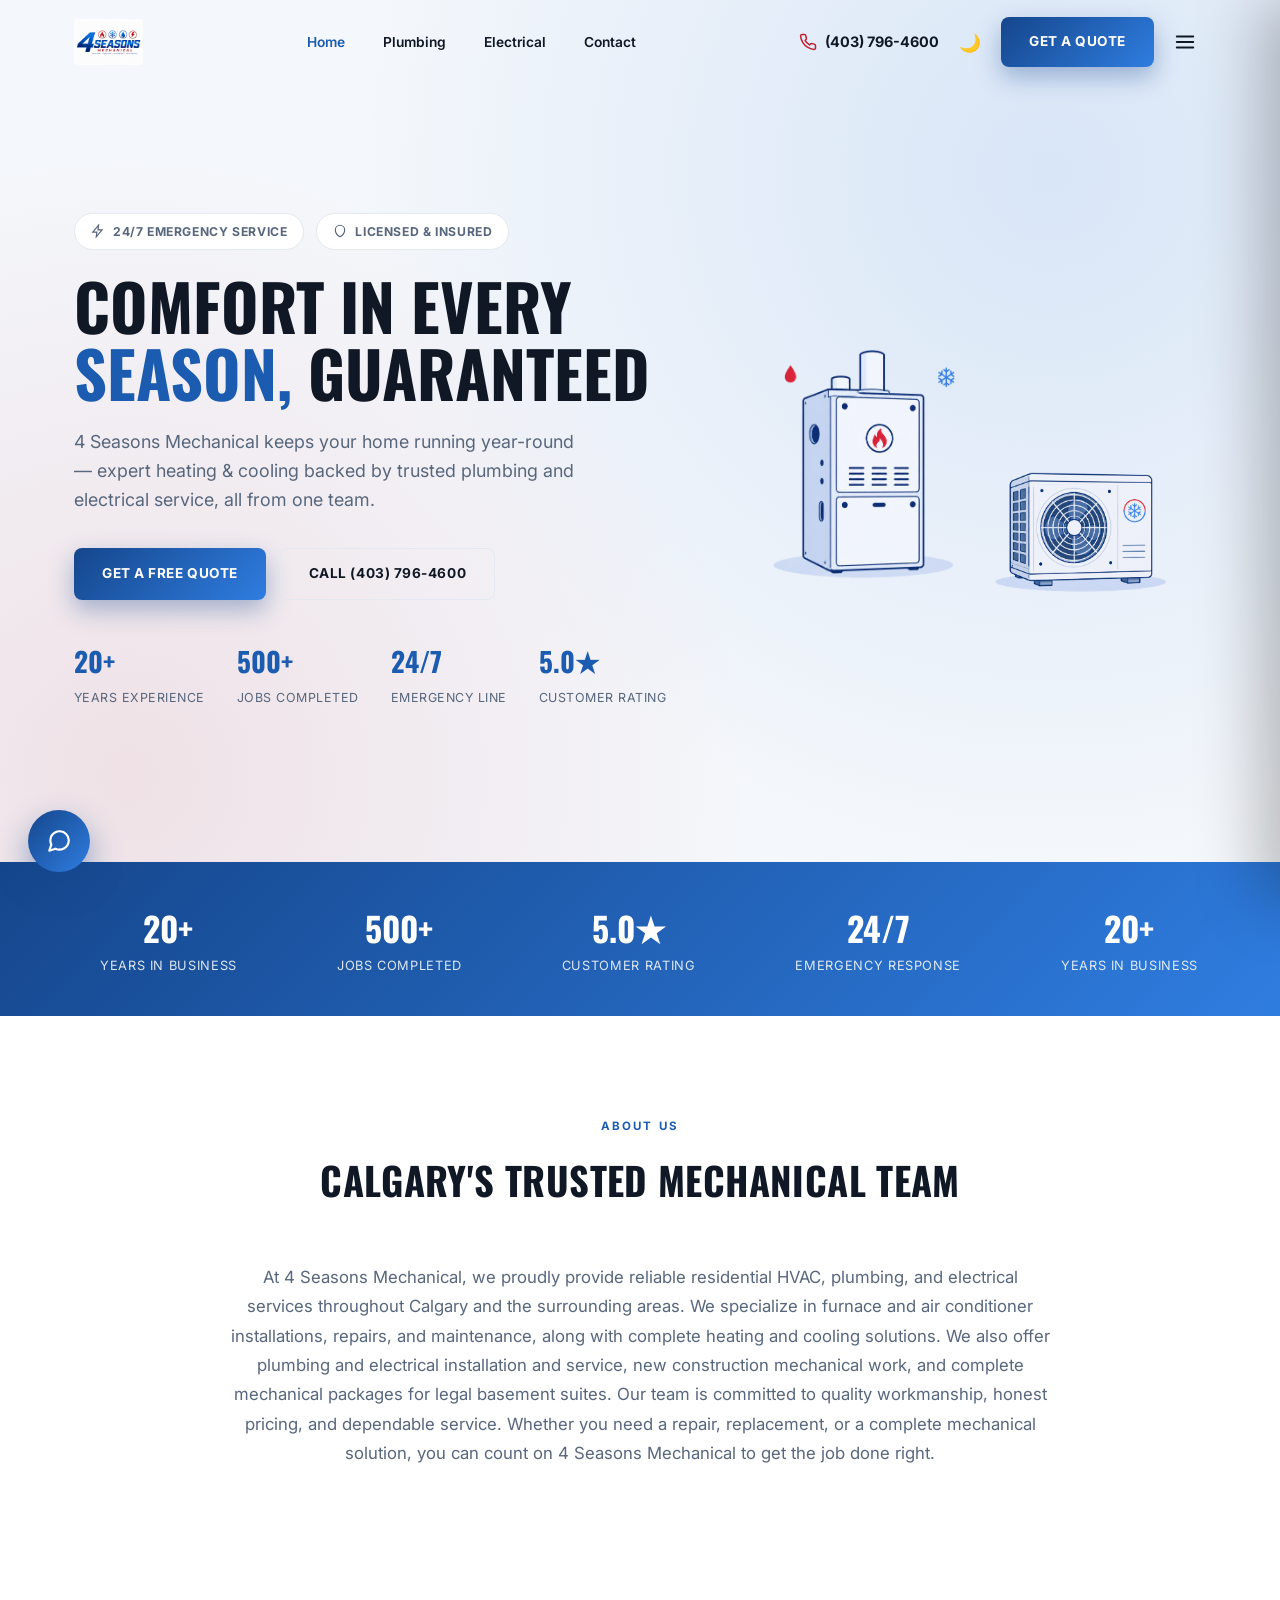
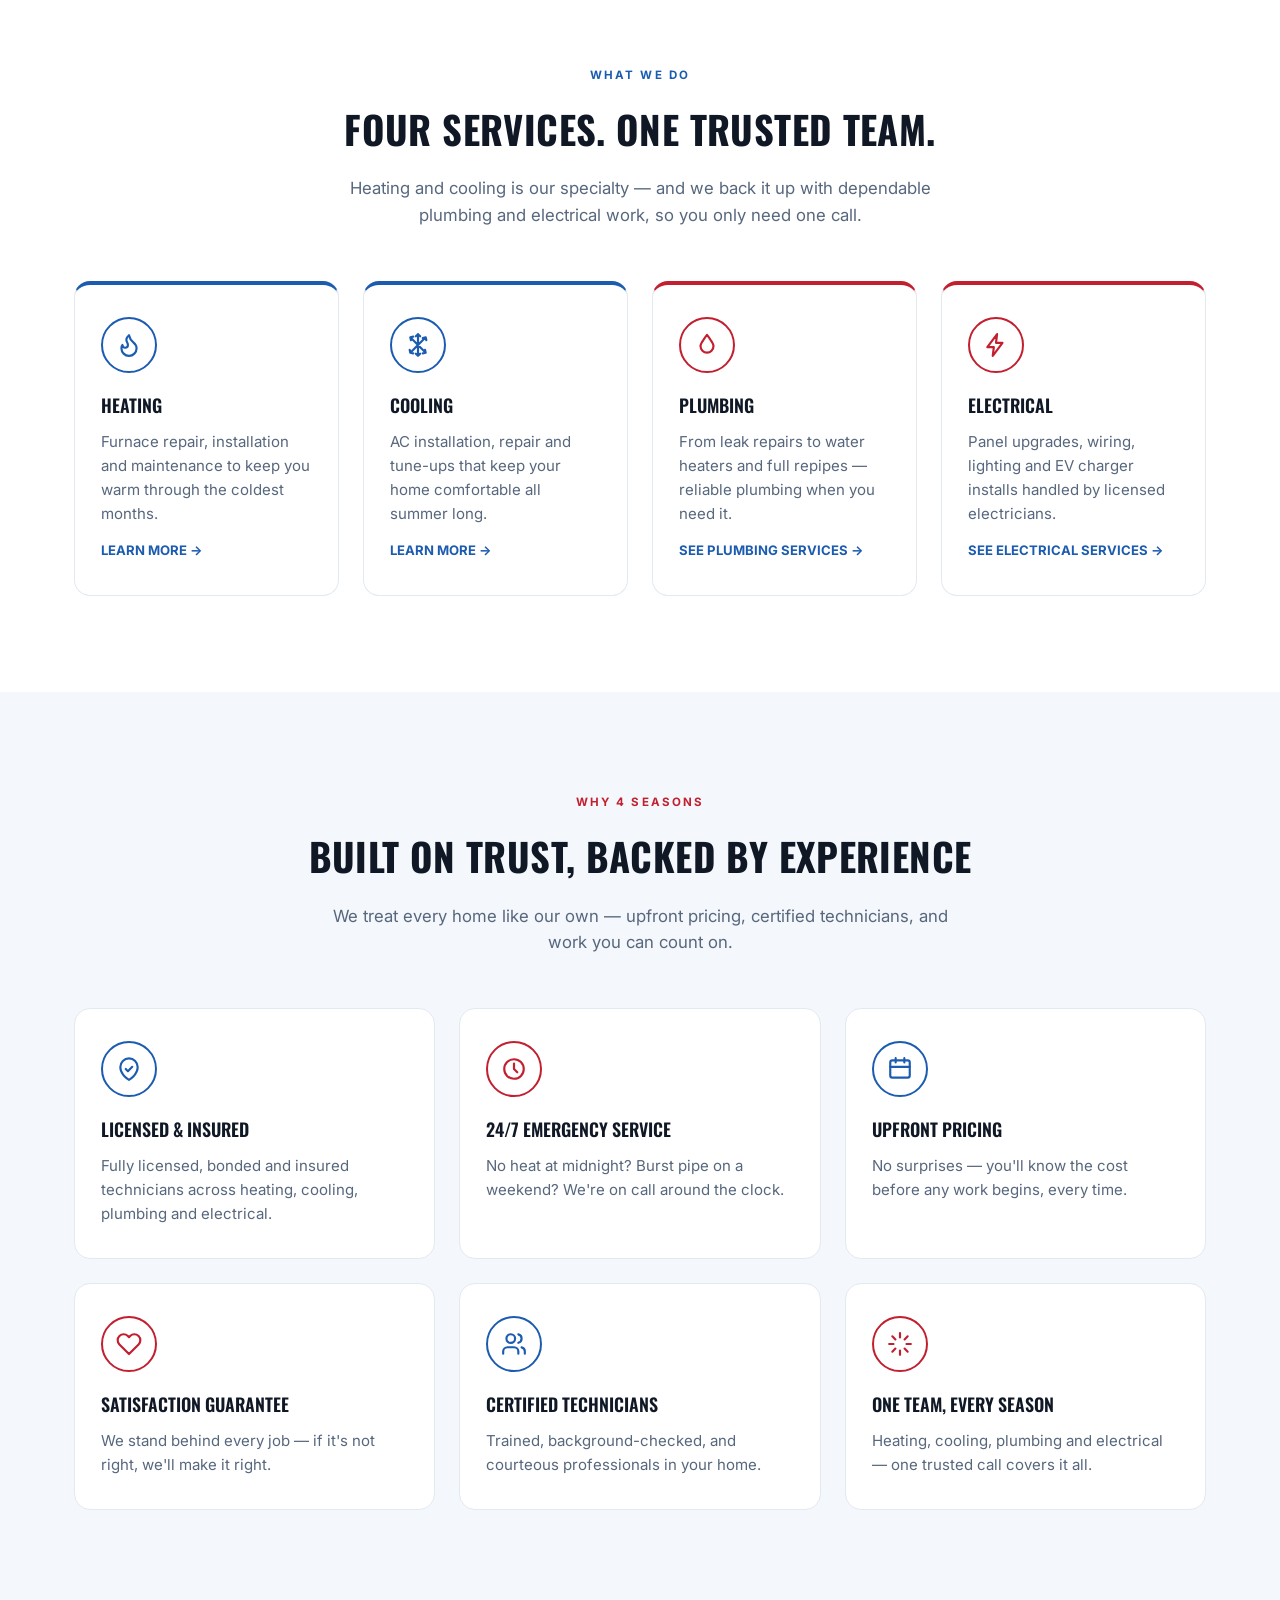
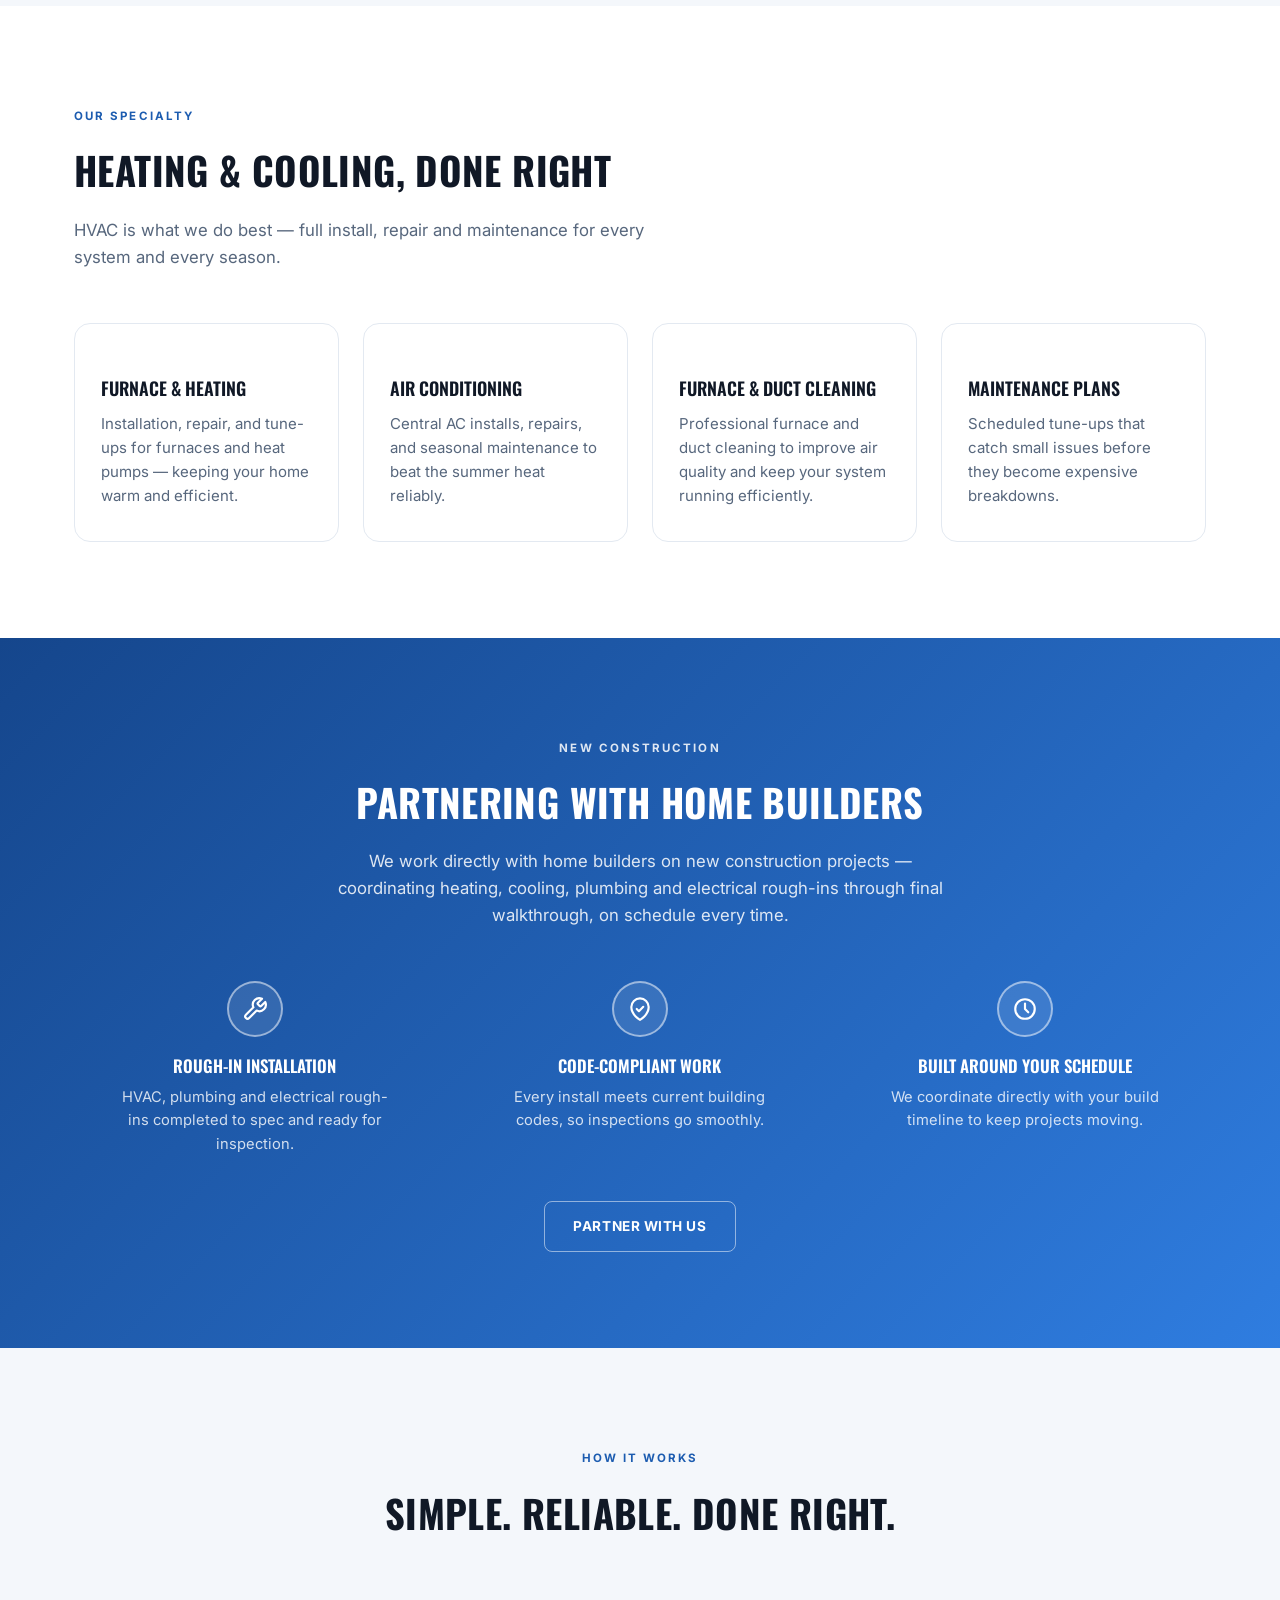
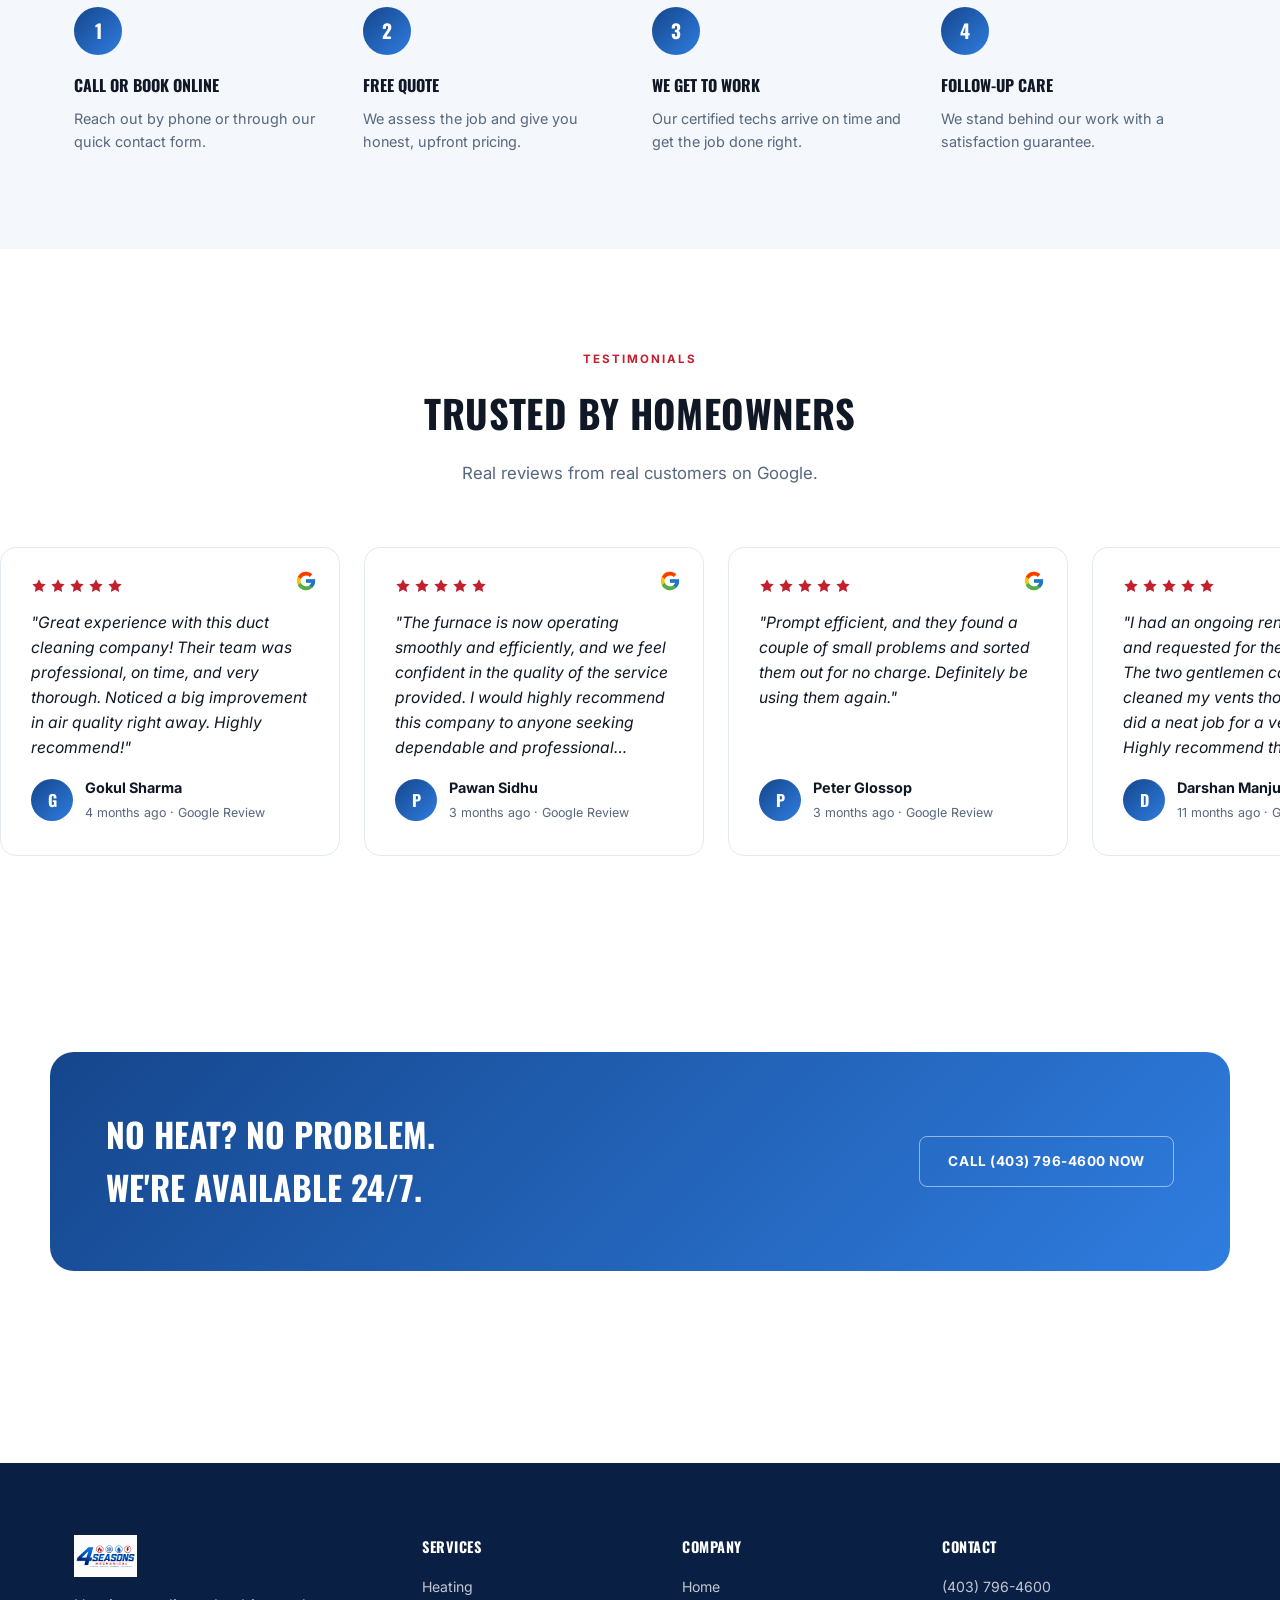
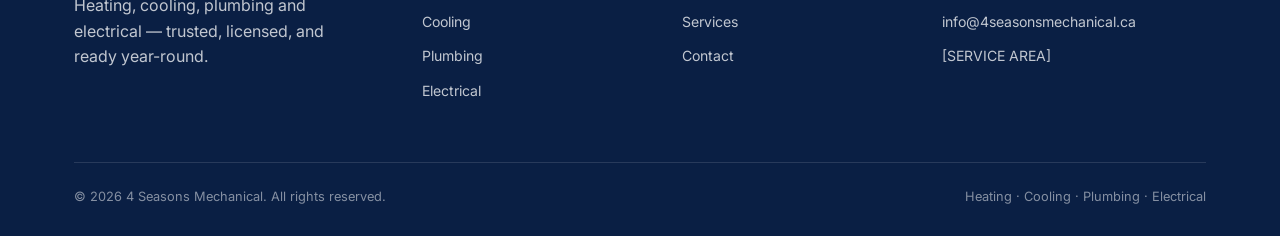
==== commit d18094a9: "Replace hand-drawn hero illustrations with client's reference images - Home: furnace + AC unit shown" ====
--- a/index.html
+++ b/index.html
@@ -113,7 +113,10 @@
     </div>
     <div class="hero-visual">
       <div class="hero-visual-card">
-        <img class="hero-illustration" src="assets/ac-unit.png" alt="Air conditioning condenser unit">
+        <div class="hero-duo">
+          <img class="hero-illustration no-extra-shadow duo-primary" src="assets/furnace-illustration.png" alt="Illustration of a furnace unit">
+          <img class="hero-illustration no-extra-shadow duo-secondary" src="assets/ac-unit.png" alt="Illustration of an air conditioning unit">
+        </div>
       </div>
     </div>
   </div>
--- a/css/style.css
+++ b/css/style.css
@@ -411,6 +411,29 @@
   height: auto;
   filter: drop-shadow(var(--shadow));
 }
+.hero-visual-card .hero-illustration.no-extra-shadow {
+  filter: none;
+}
+.hero-duo {
+  position: relative;
+  display: flex;
+  align-items: flex-end;
+  justify-content: center;
+  width: 100%;
+}
+.hero-duo .hero-illustration {
+  width: auto;
+  height: auto;
+}
+.hero-duo .duo-primary {
+  max-width: 58%;
+  z-index: 2;
+  margin-right: -8%;
+}
+.hero-duo .duo-secondary {
+  max-width: 46%;
+  z-index: 1;
+}
 
 /* ── Service Icon Badges (mirrors logo badges) ───────────── */
 .badge-icon {
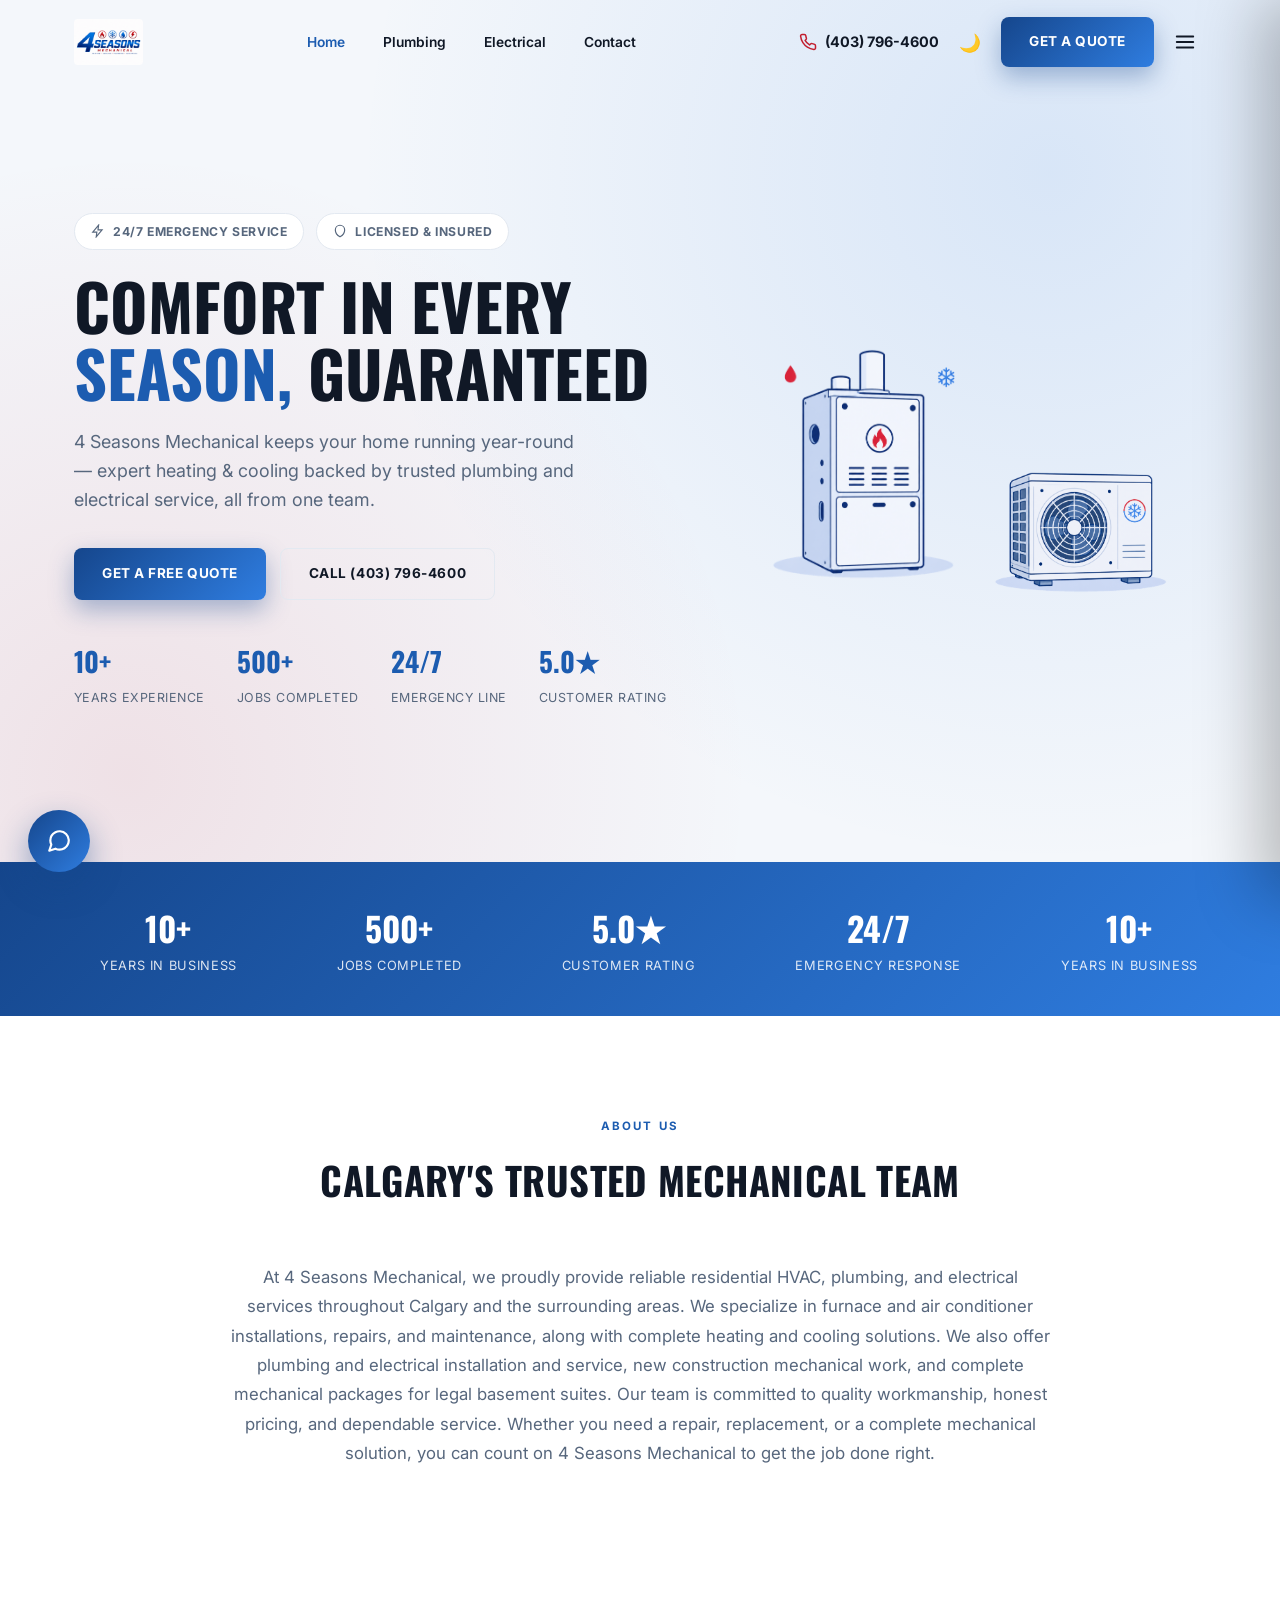
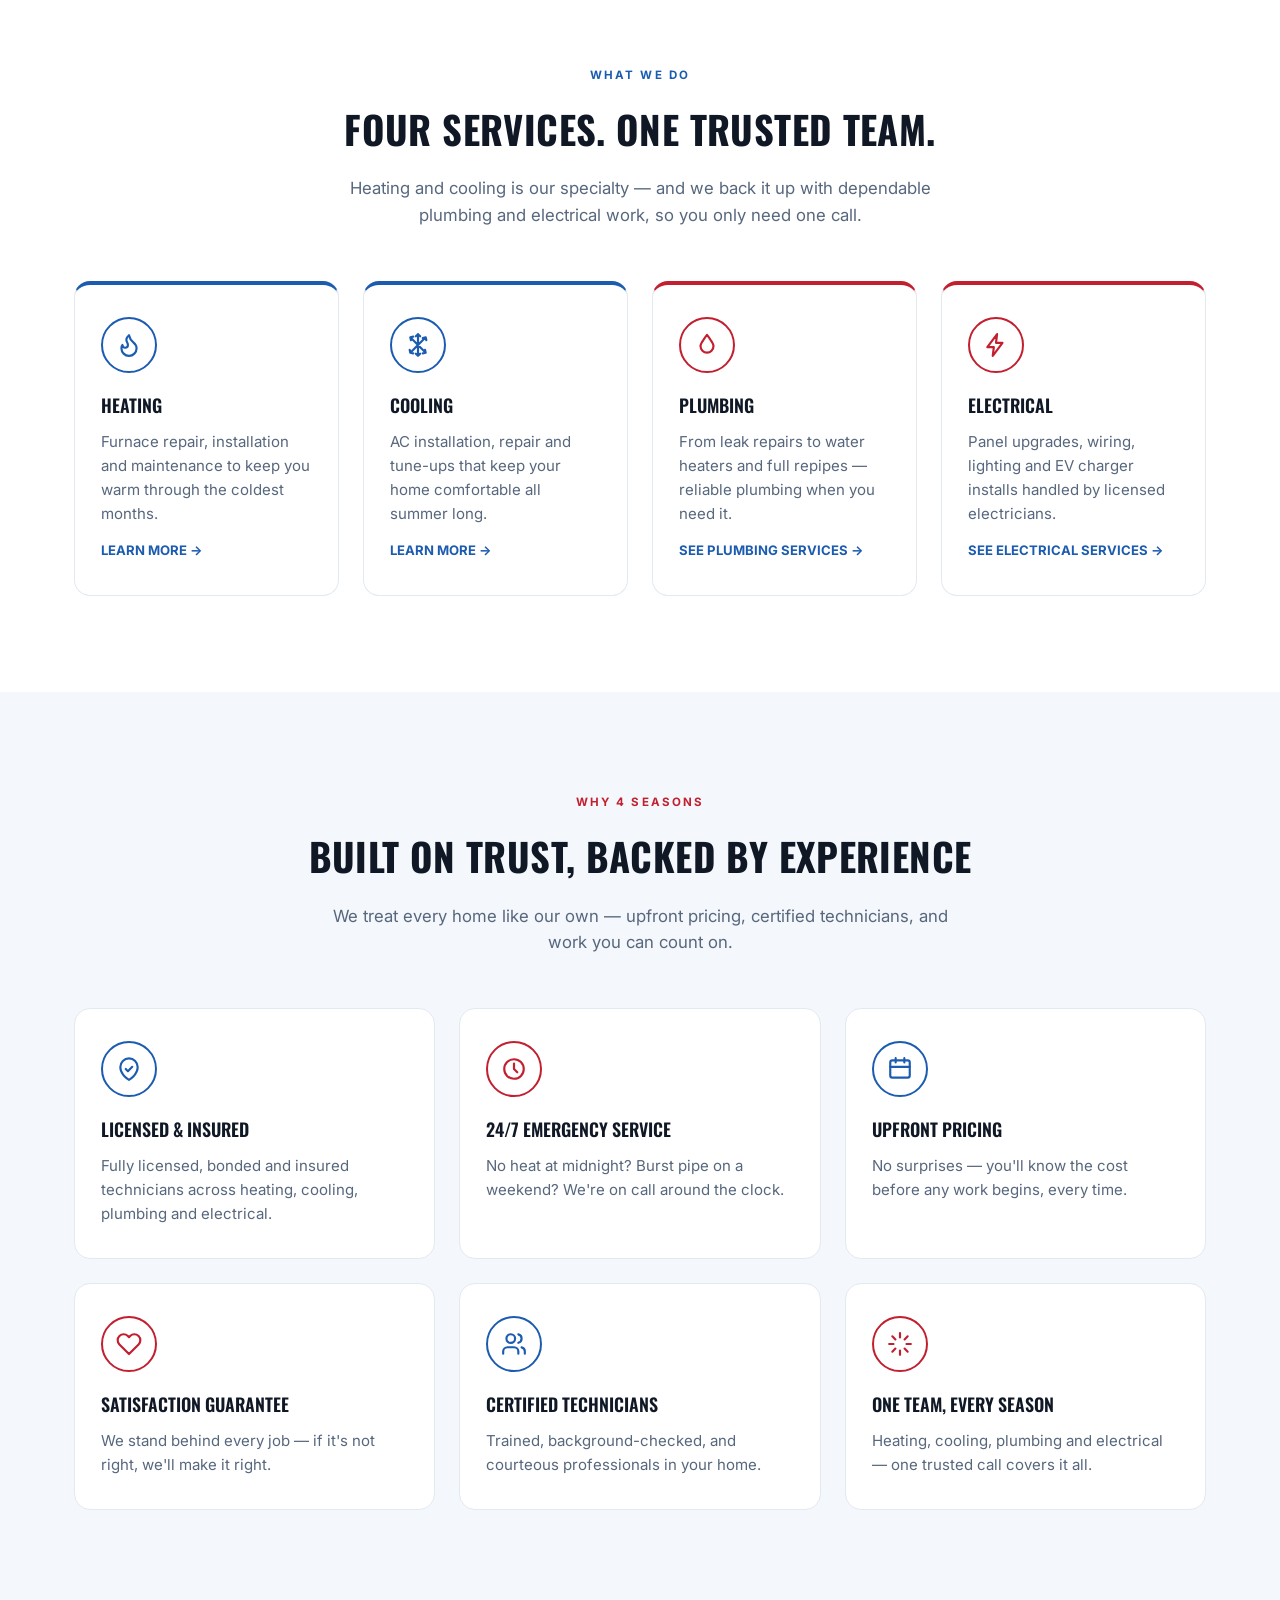
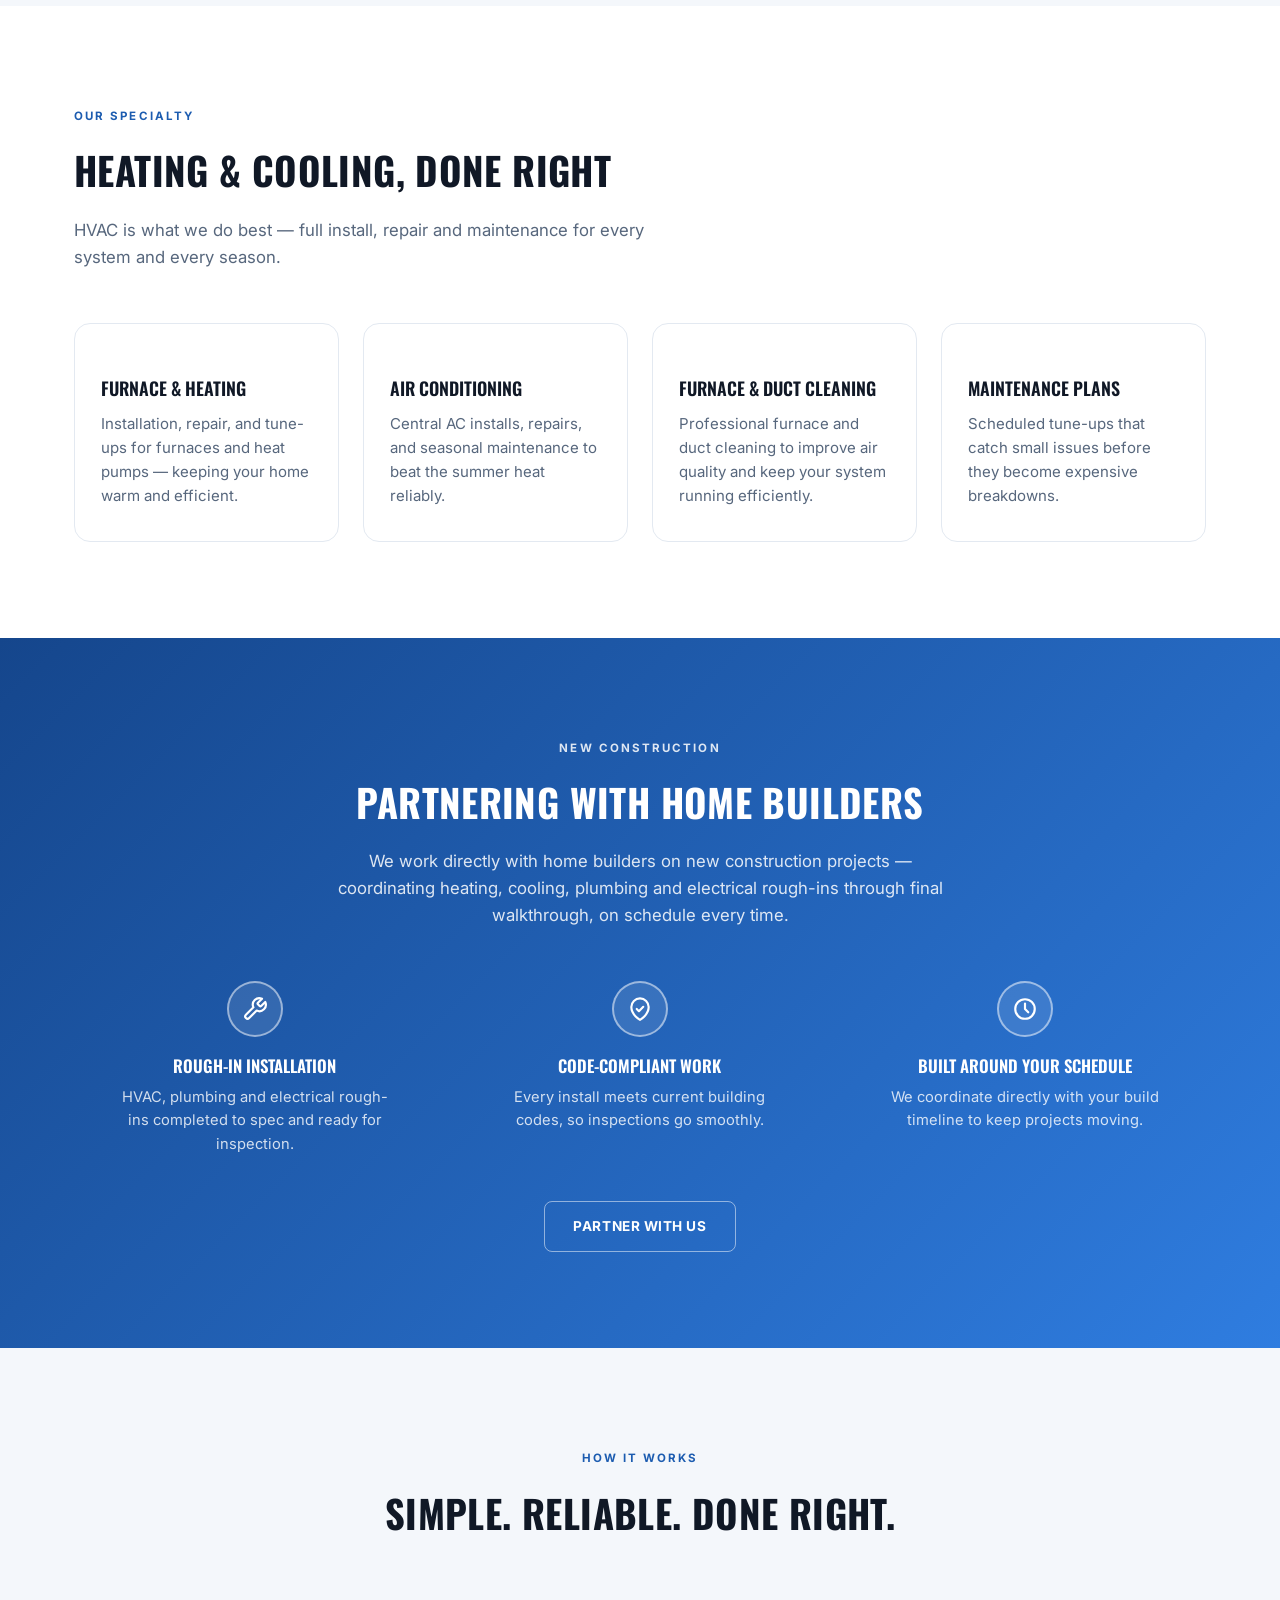
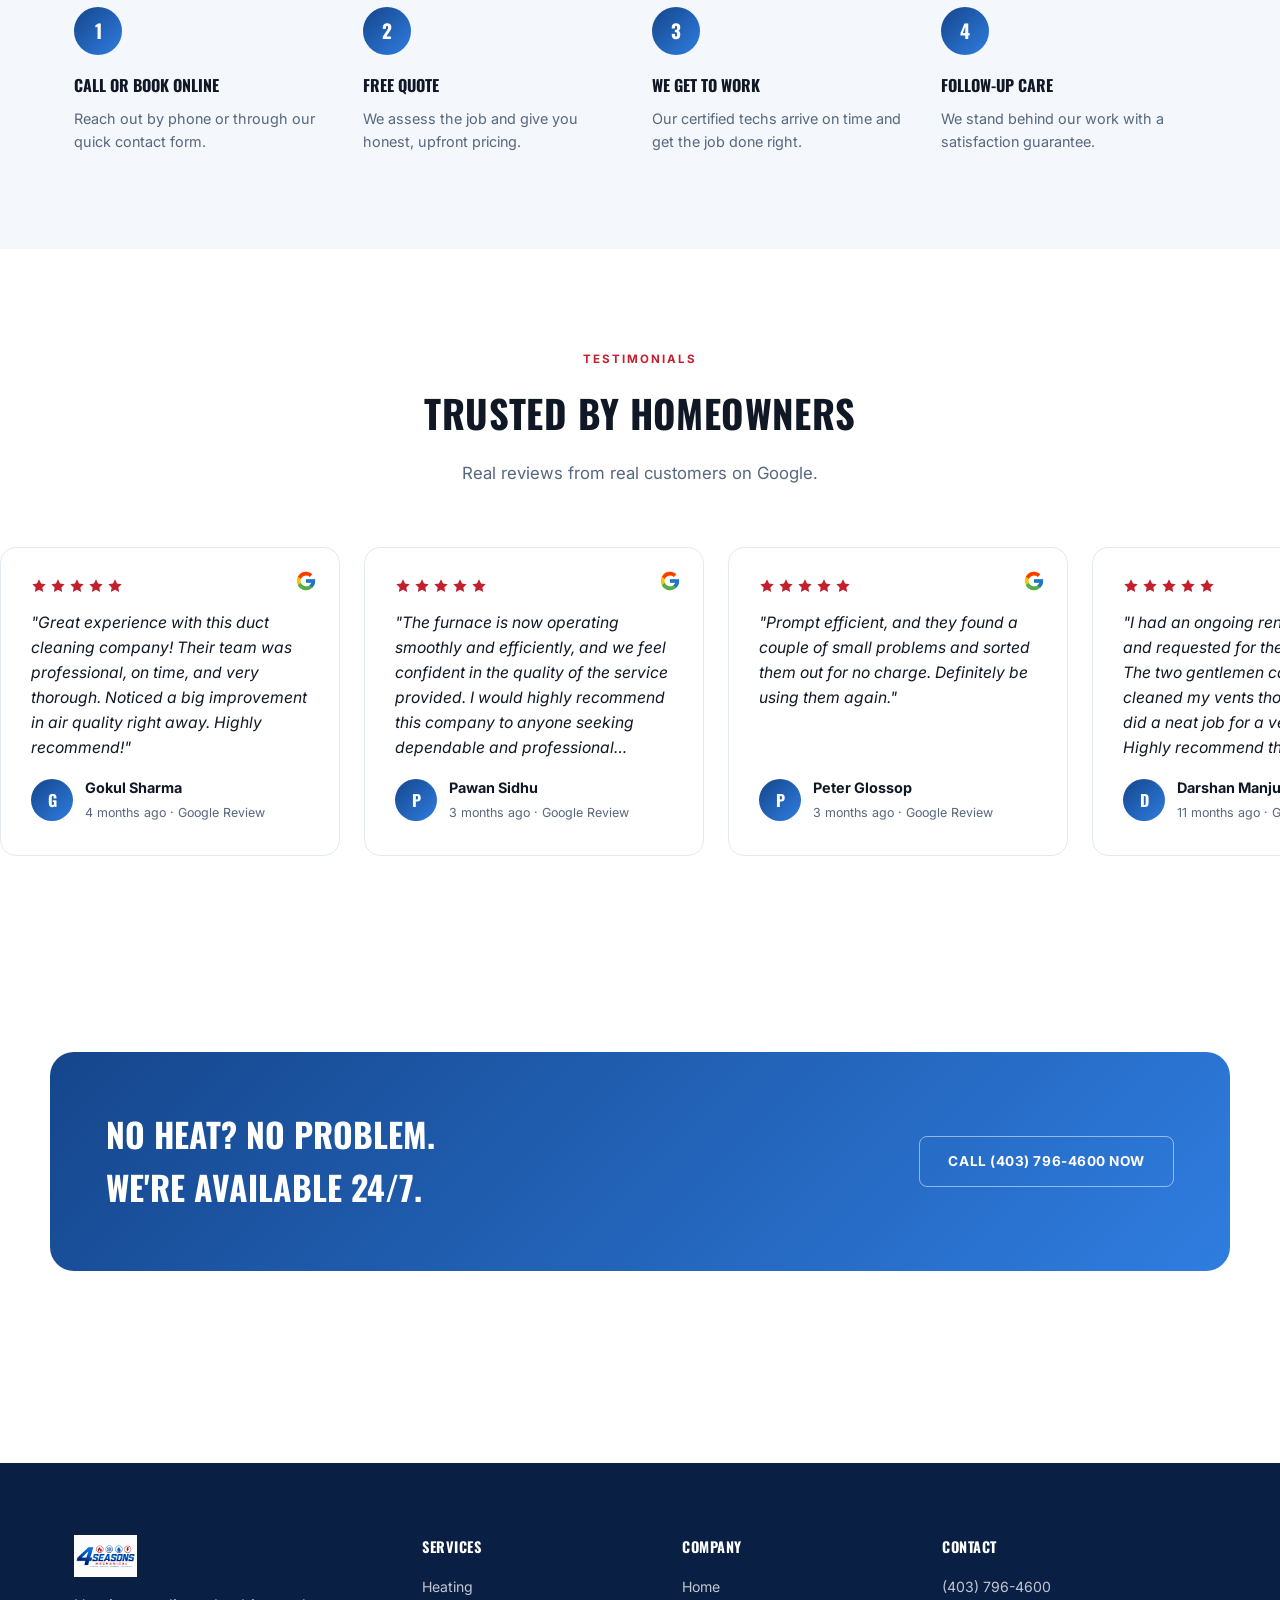
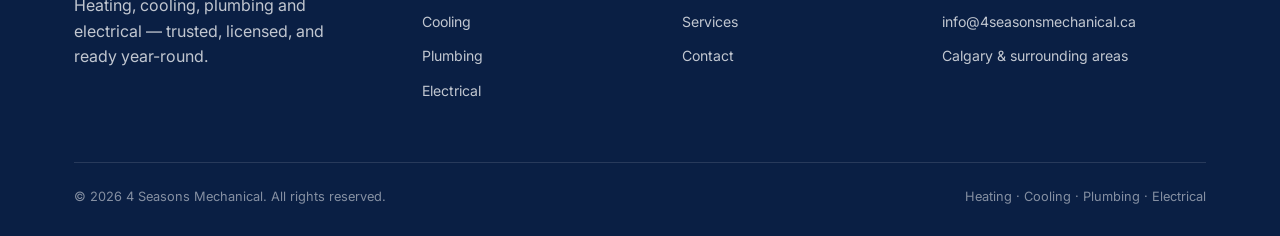
==== commit ec7159b1: "Remove specific business address, correct years in business to 10 - Contact page no longer shows the" ====
--- a/index.html
+++ b/index.html
@@ -105,7 +105,7 @@
         <a href="tel:+14037964600" class="btn-ghost">Call (403) 796-4600</a>
       </div>
       <div class="hero-stats">
-        <div class="hero-stat"><b>20+</b><span>Years Experience</span></div>
+        <div class="hero-stat"><b>10+</b><span>Years Experience</span></div>
         <div class="hero-stat"><b>500+</b><span>Jobs Completed</span></div>
         <div class="hero-stat"><b>24/7</b><span>Emergency Line</span></div>
         <div class="hero-stat"><b>5.0★</b><span>Customer Rating</span></div>
@@ -125,11 +125,11 @@
 <!-- ── Stats Strip ────────────────────────── -->
 <div class="stats-strip">
   <div class="stats-track">
-    <div class="stat-item"><b>20+</b><span>Years in Business</span></div>
+    <div class="stat-item"><b>10+</b><span>Years in Business</span></div>
     <div class="stat-item"><b>500+</b><span>Jobs Completed</span></div>
     <div class="stat-item"><b>5.0★</b><span>Customer Rating</span></div>
     <div class="stat-item"><b>24/7</b><span>Emergency Response</span></div>
-    <div class="stat-item" aria-hidden="true"><b>20+</b><span>Years in Business</span></div>
+    <div class="stat-item" aria-hidden="true"><b>10+</b><span>Years in Business</span></div>
     <div class="stat-item" aria-hidden="true"><b>500+</b><span>Jobs Completed</span></div>
     <div class="stat-item" aria-hidden="true"><b>5.0★</b><span>Customer Rating</span></div>
     <div class="stat-item" aria-hidden="true"><b>24/7</b><span>Emergency Response</span></div>
@@ -360,7 +360,7 @@
         <h4>Contact</h4>
         <span>(403) 796-4600</span>
         <span>info@4seasonsmechanical.ca</span>
-        <span>[SERVICE AREA]</span>
+        <span>Calgary &amp; surrounding areas</span>
       </div>
     </div>
     <div class="footer-bottom">
